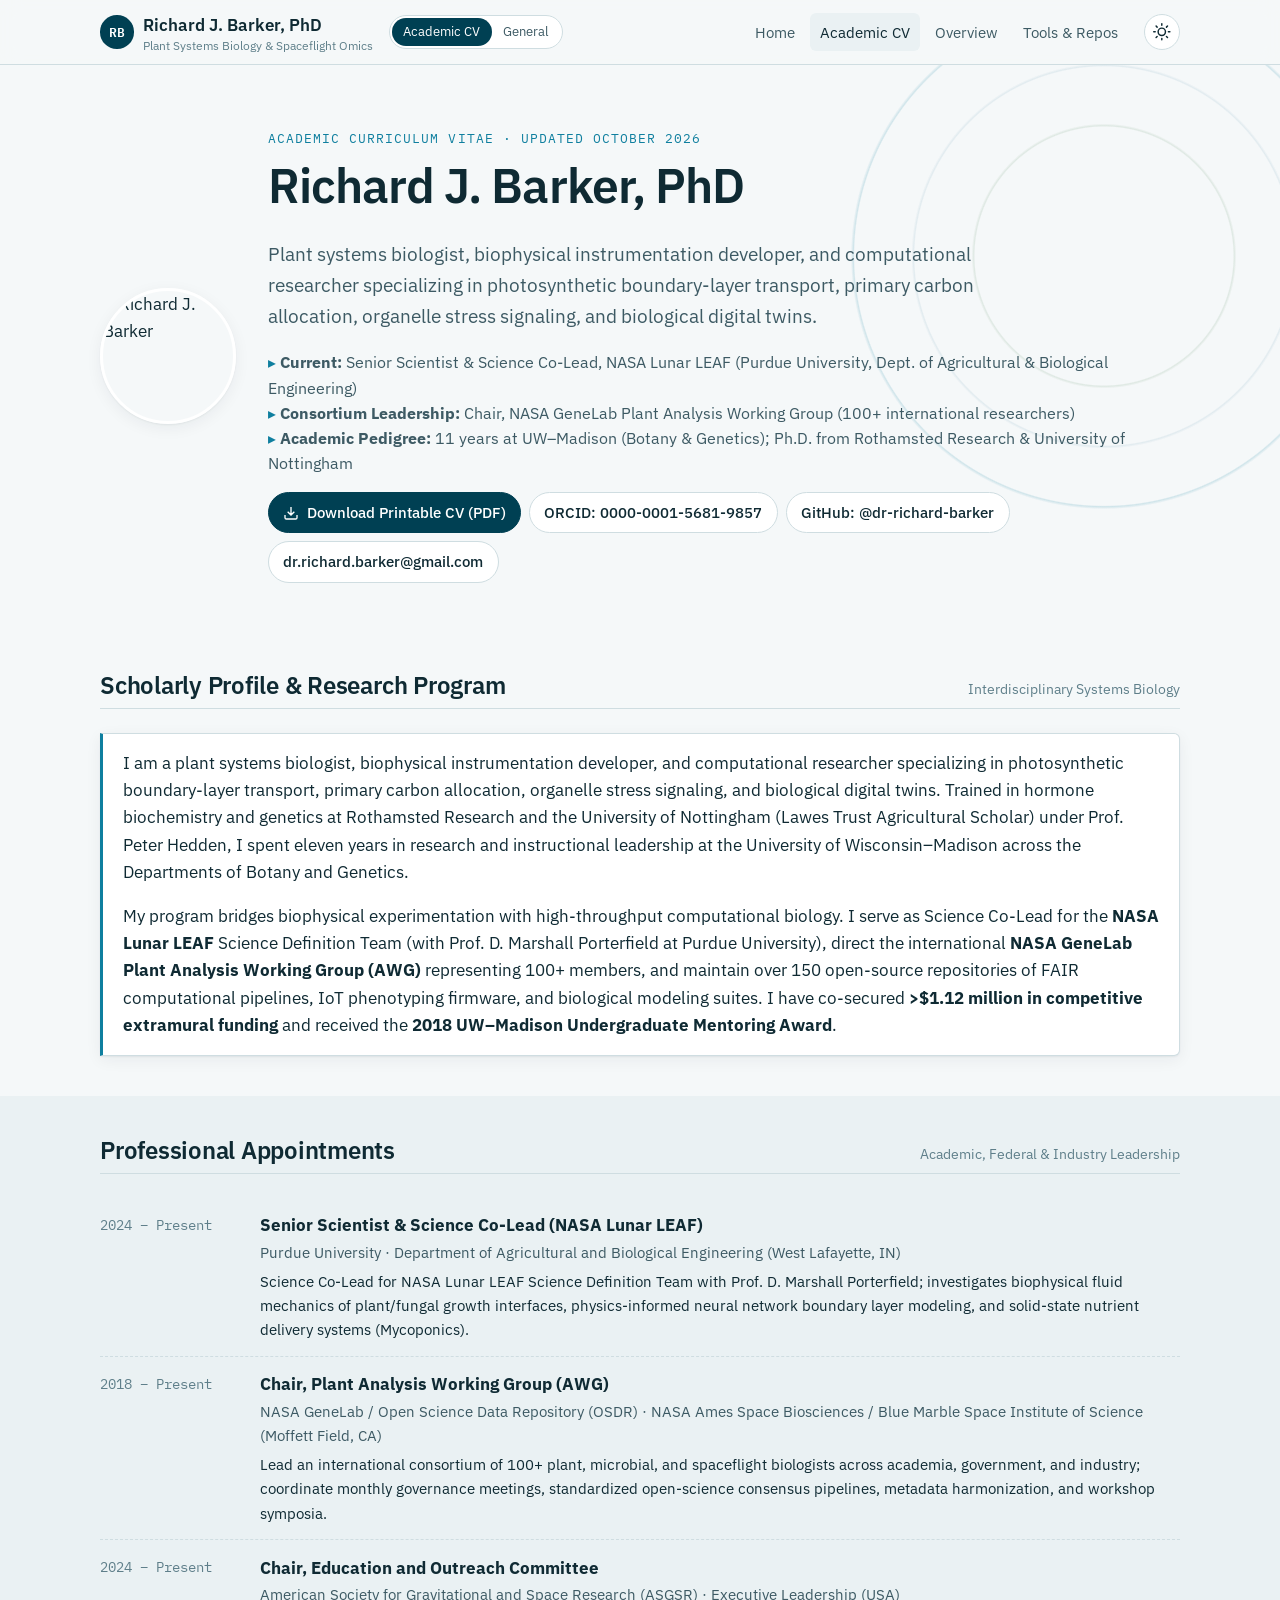
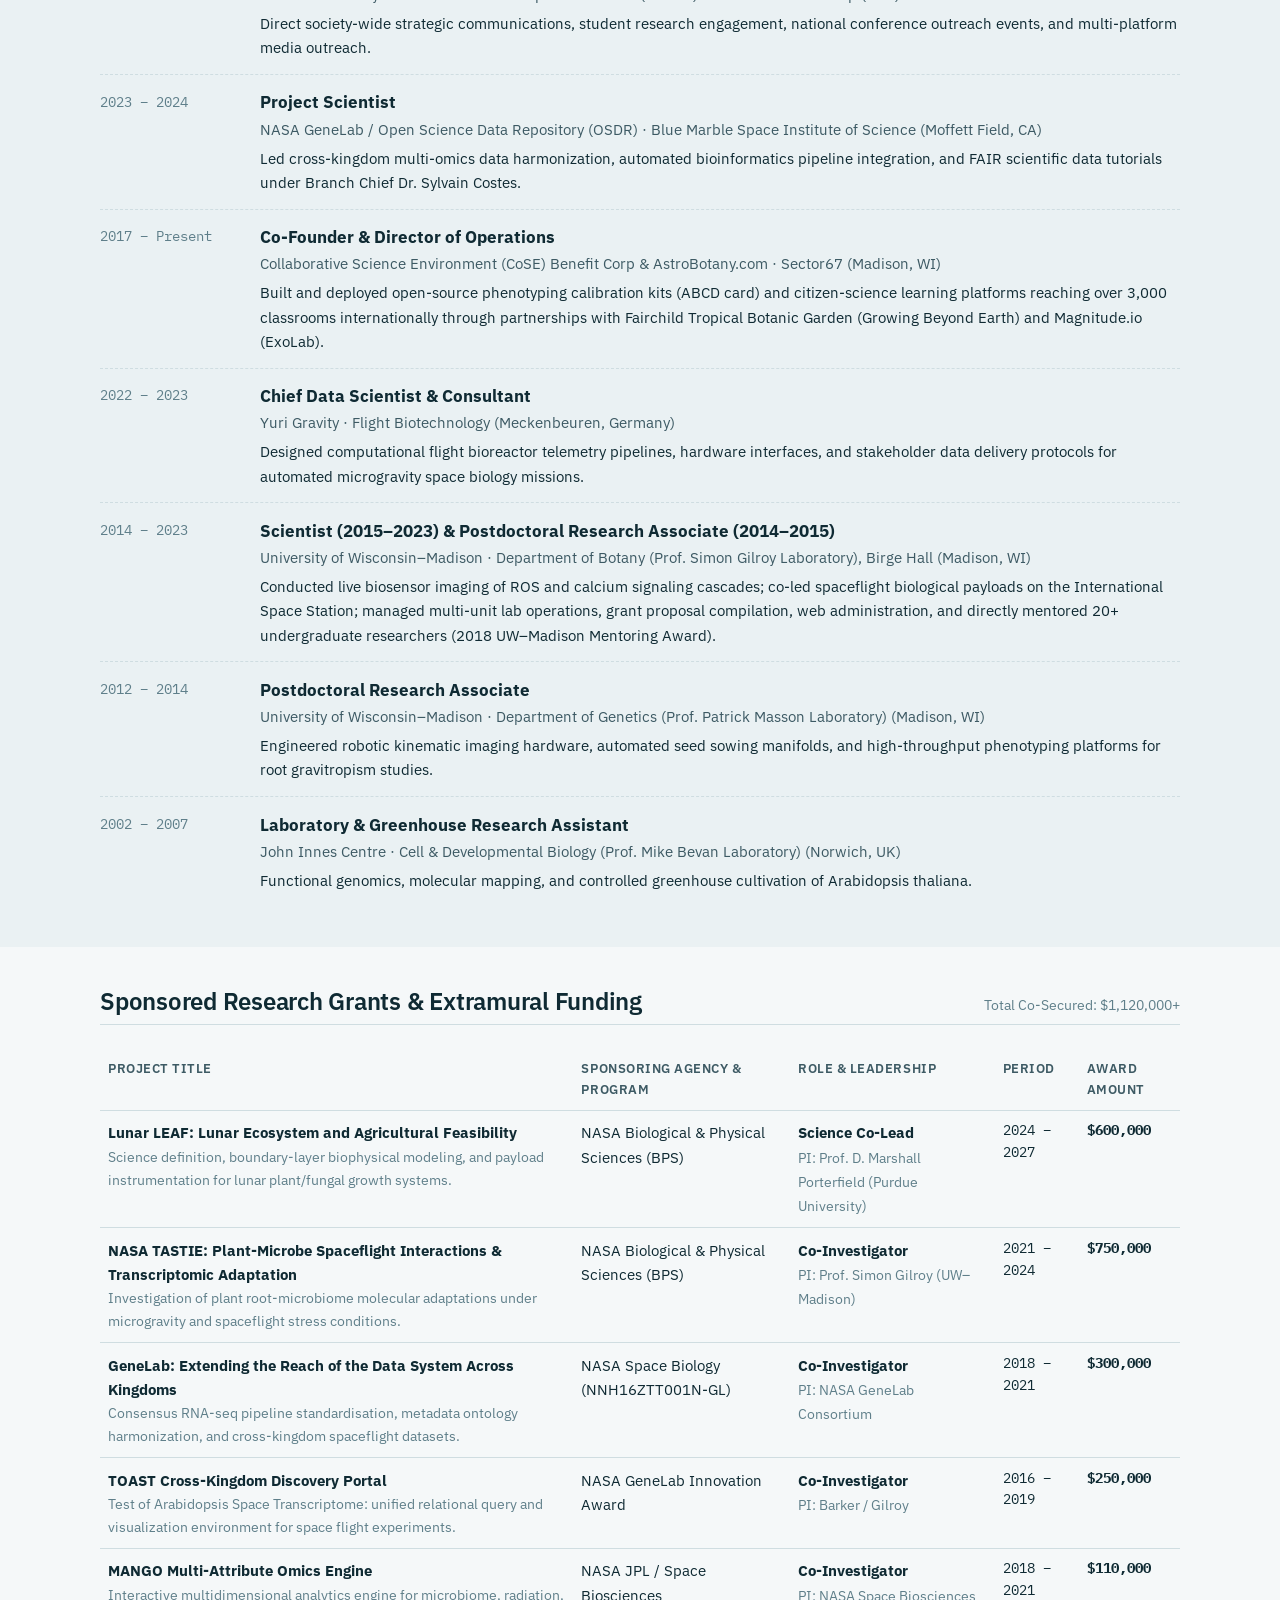
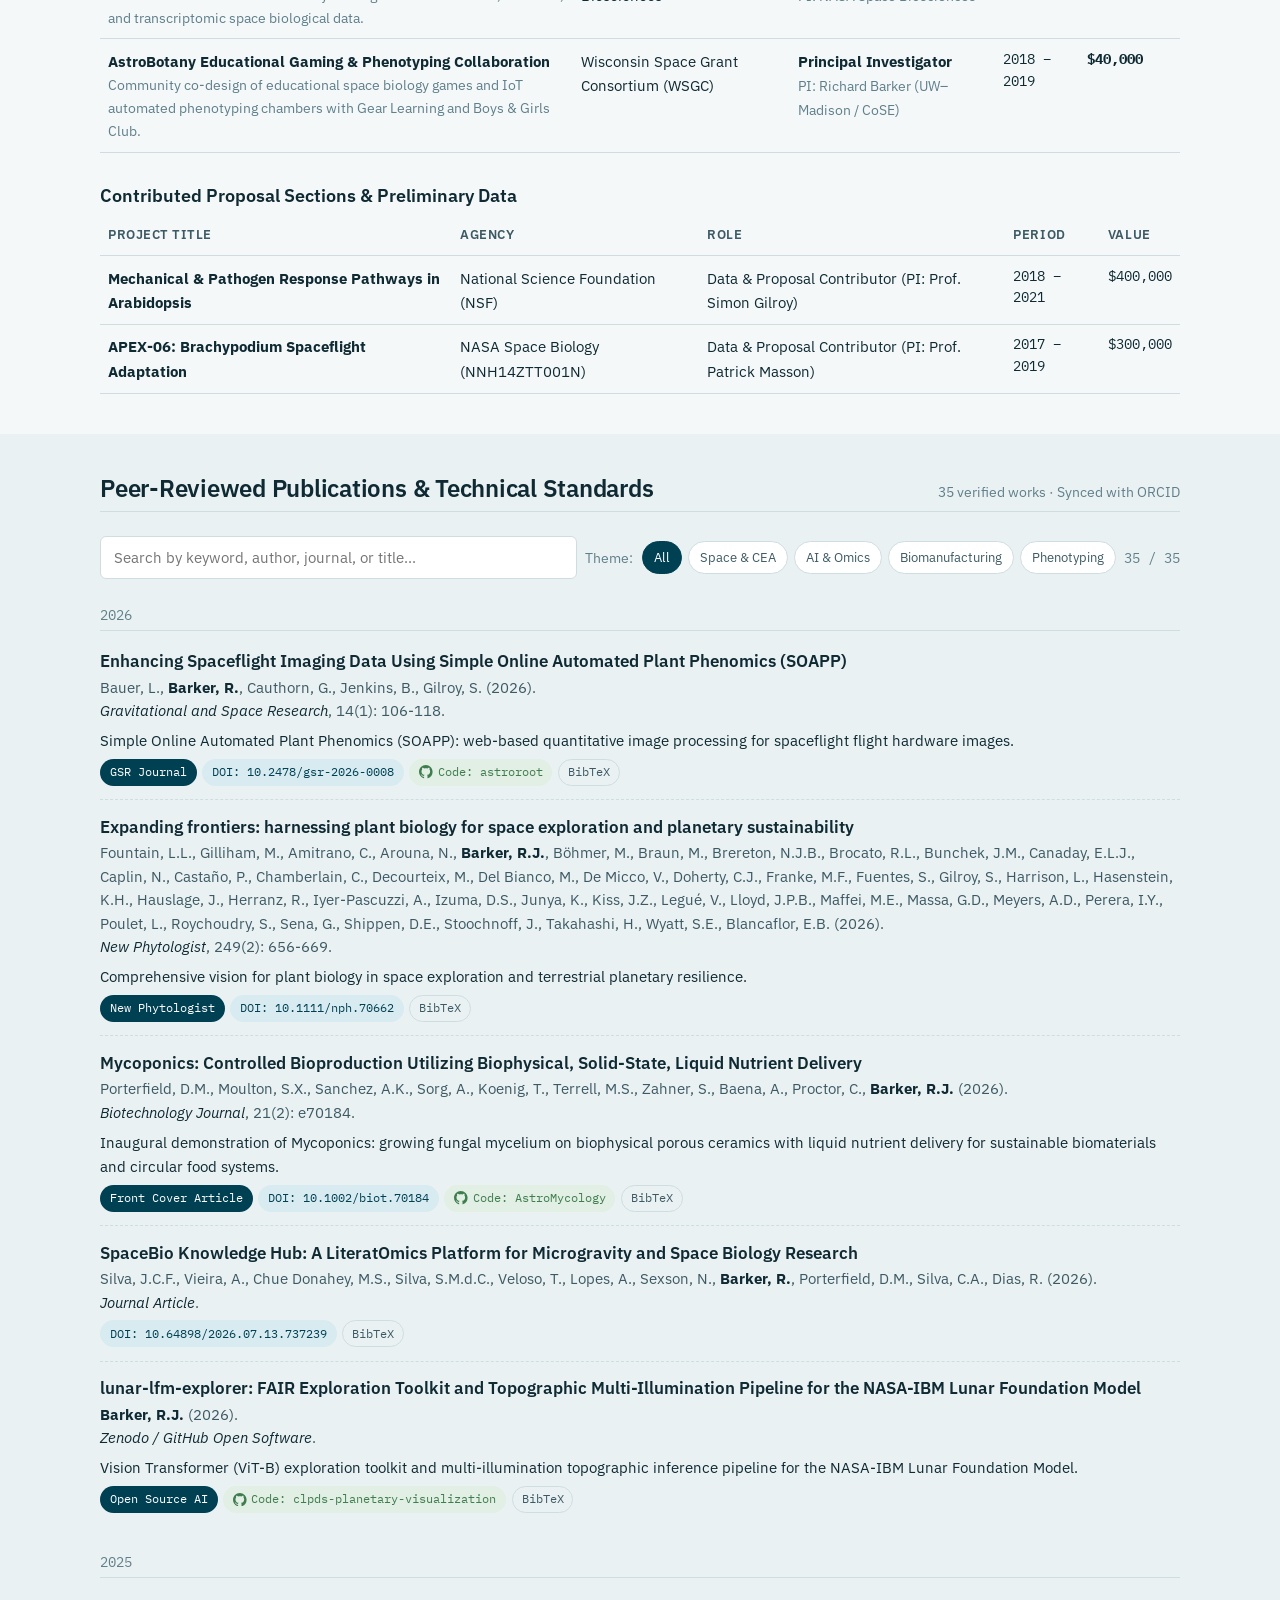
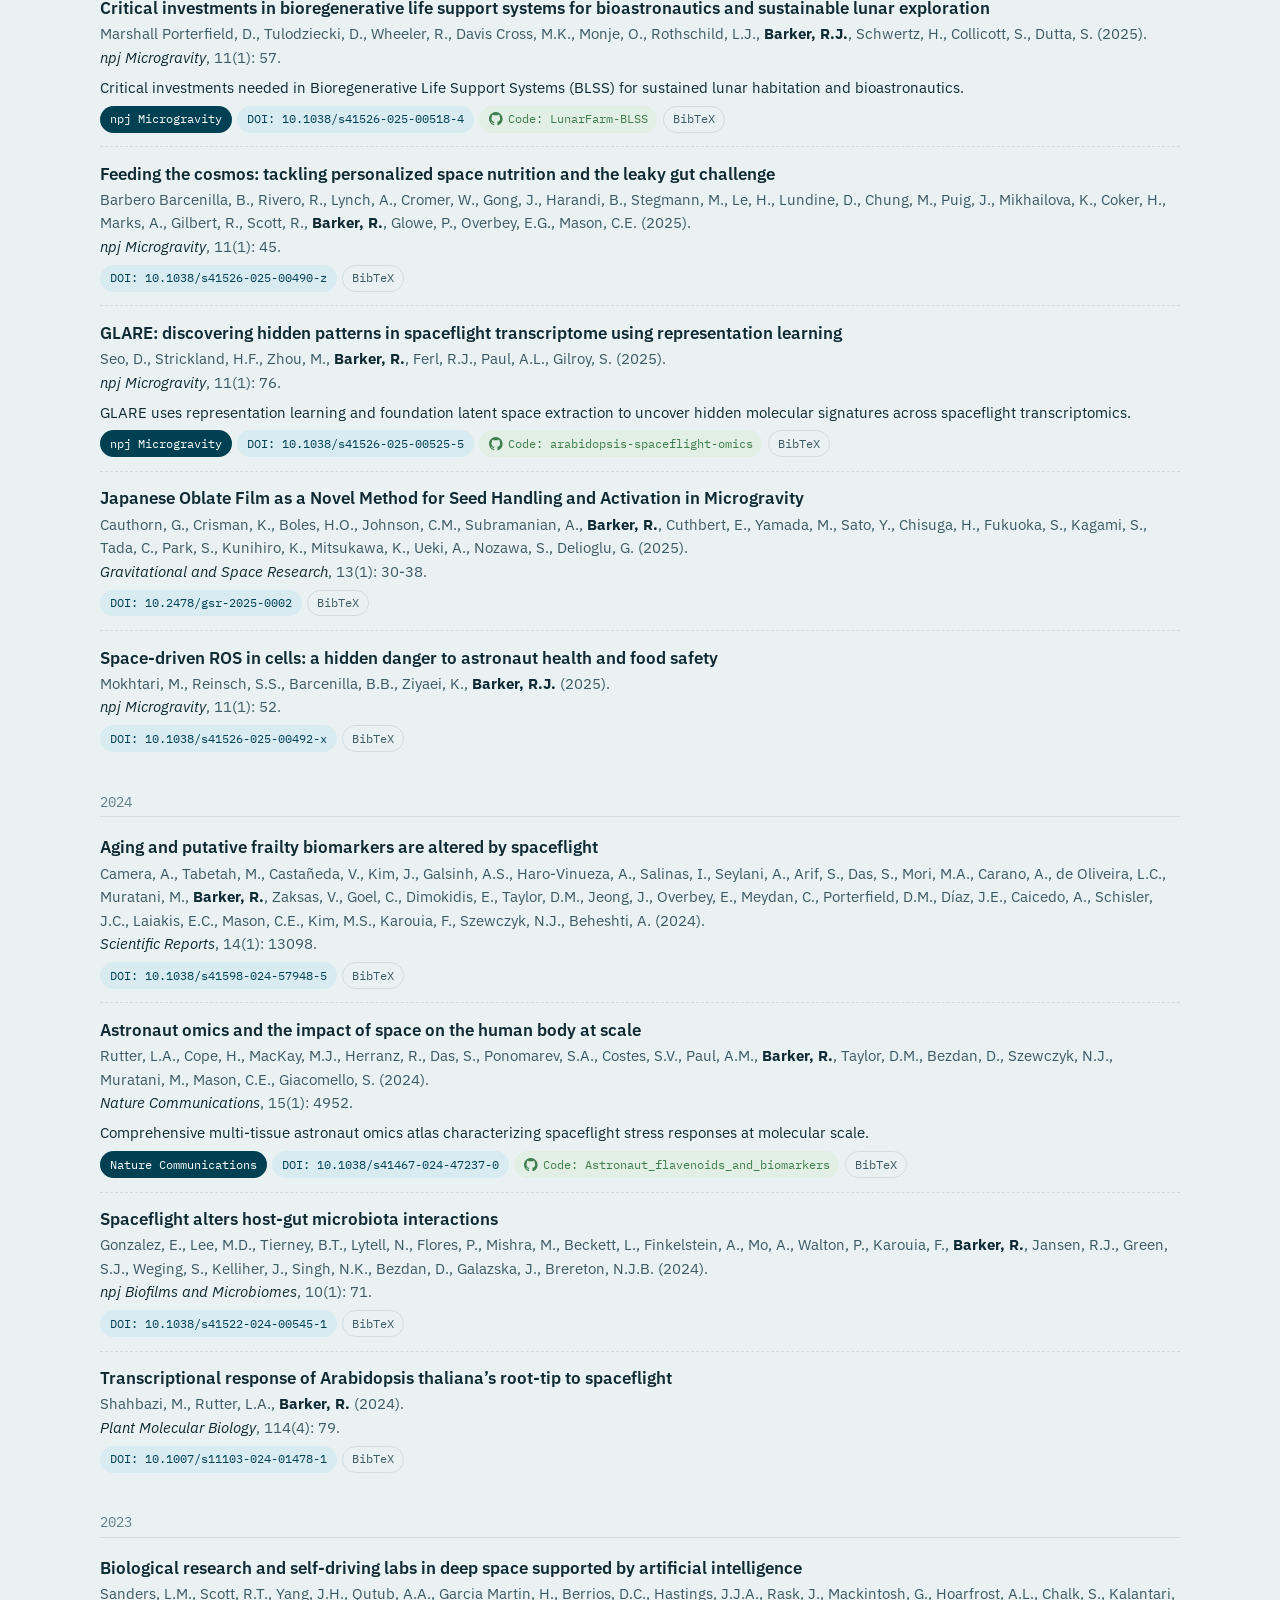
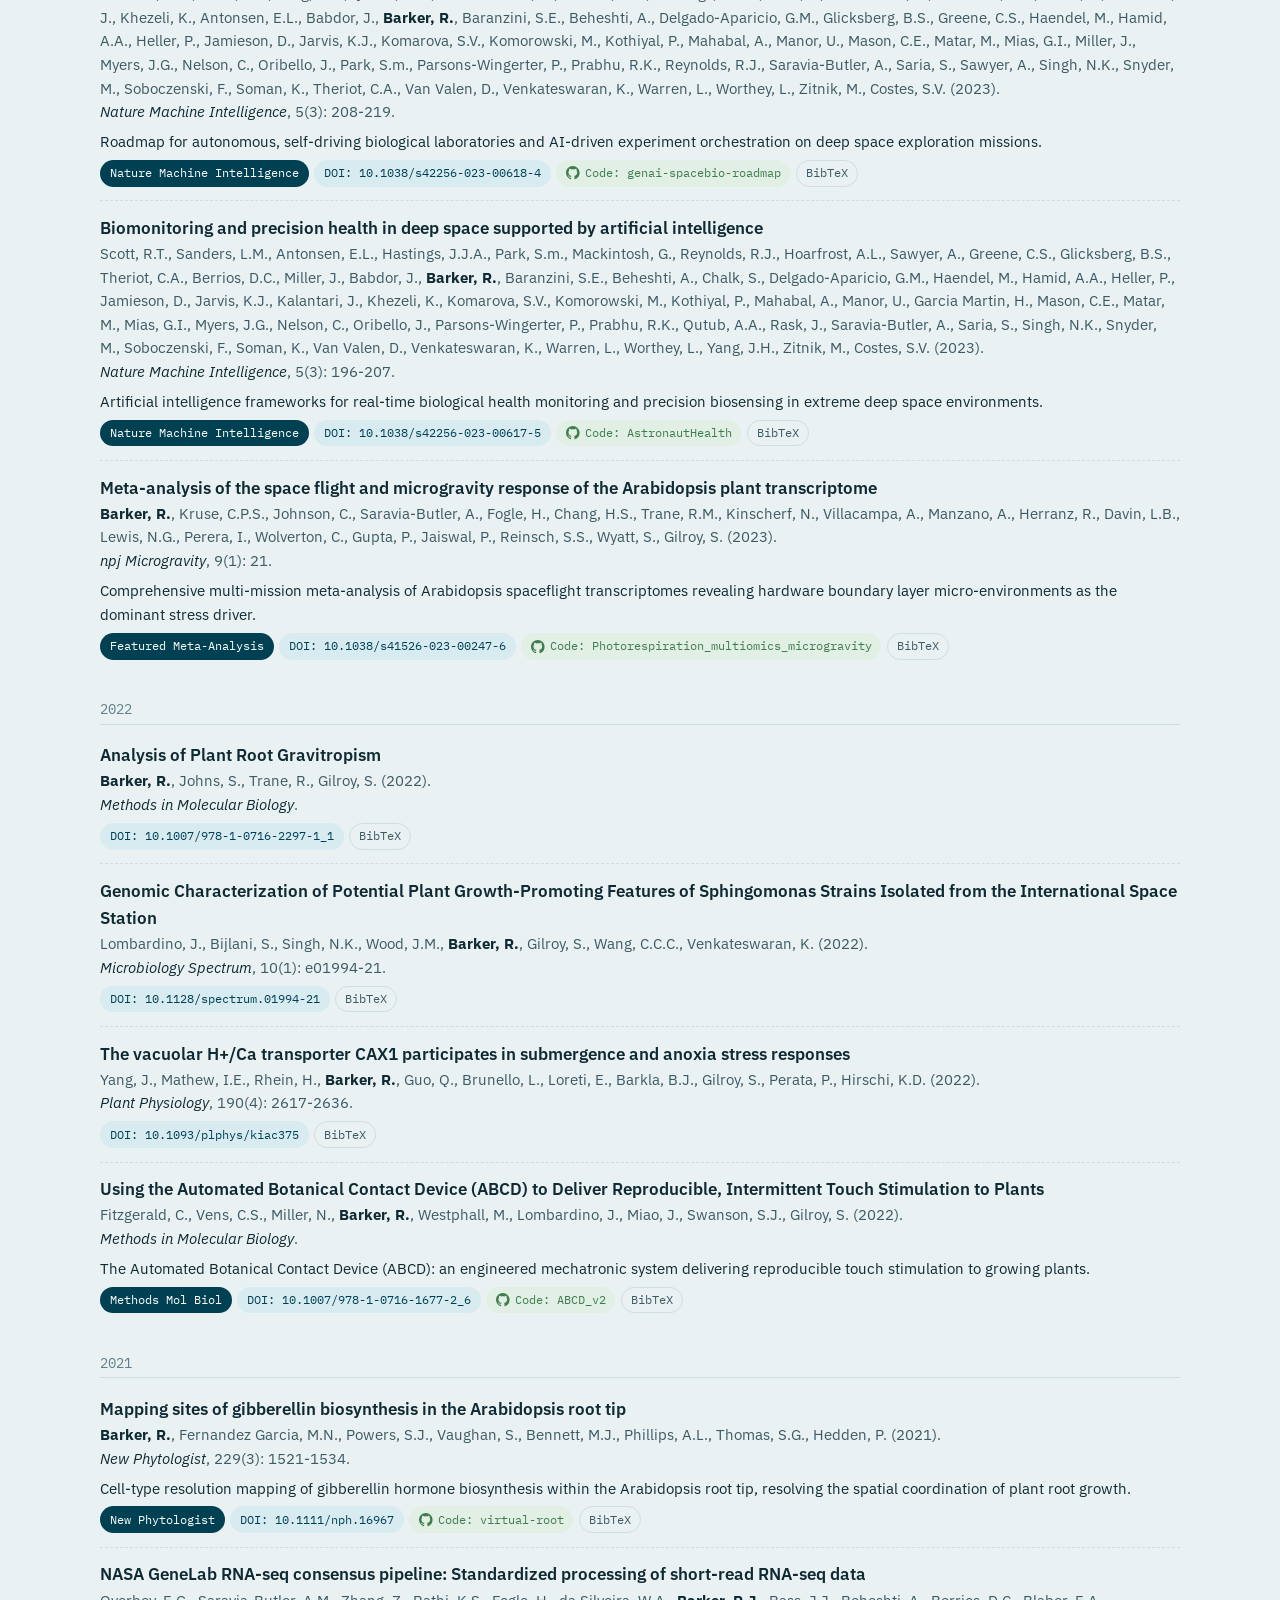
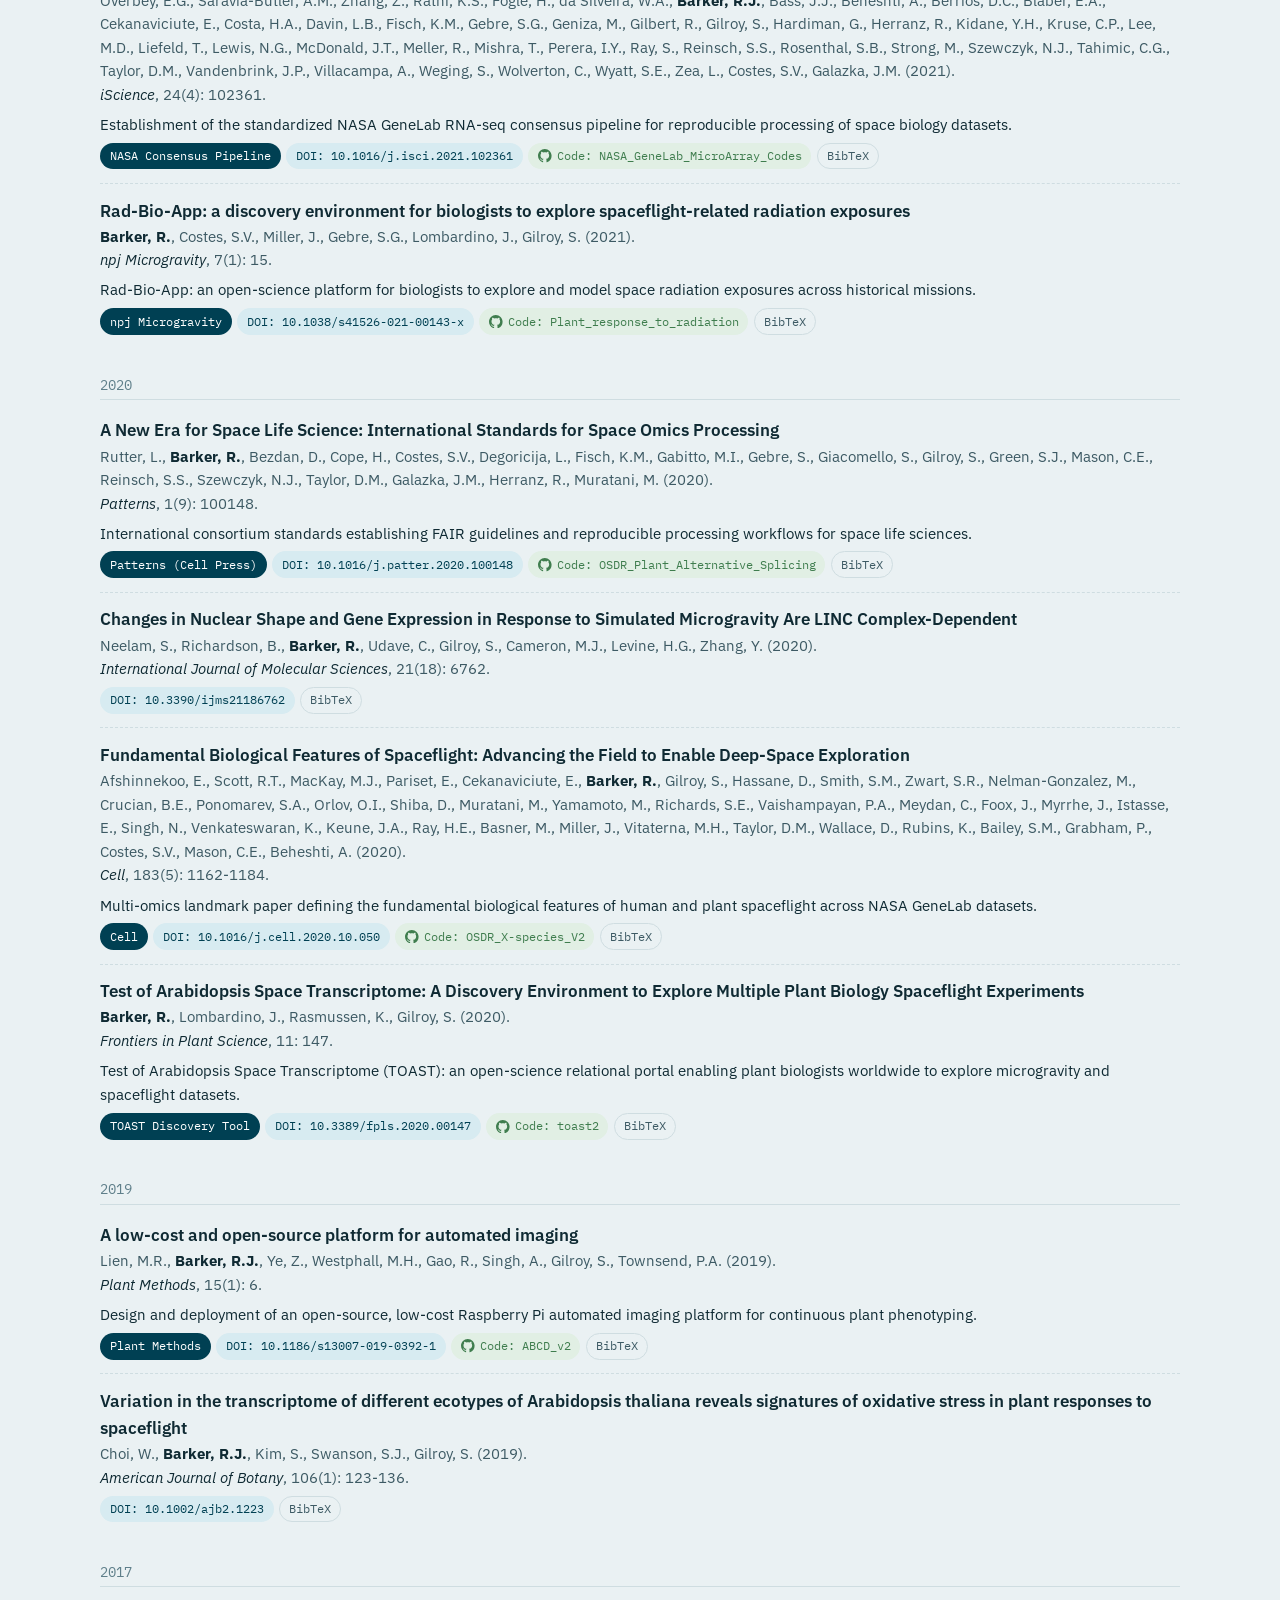
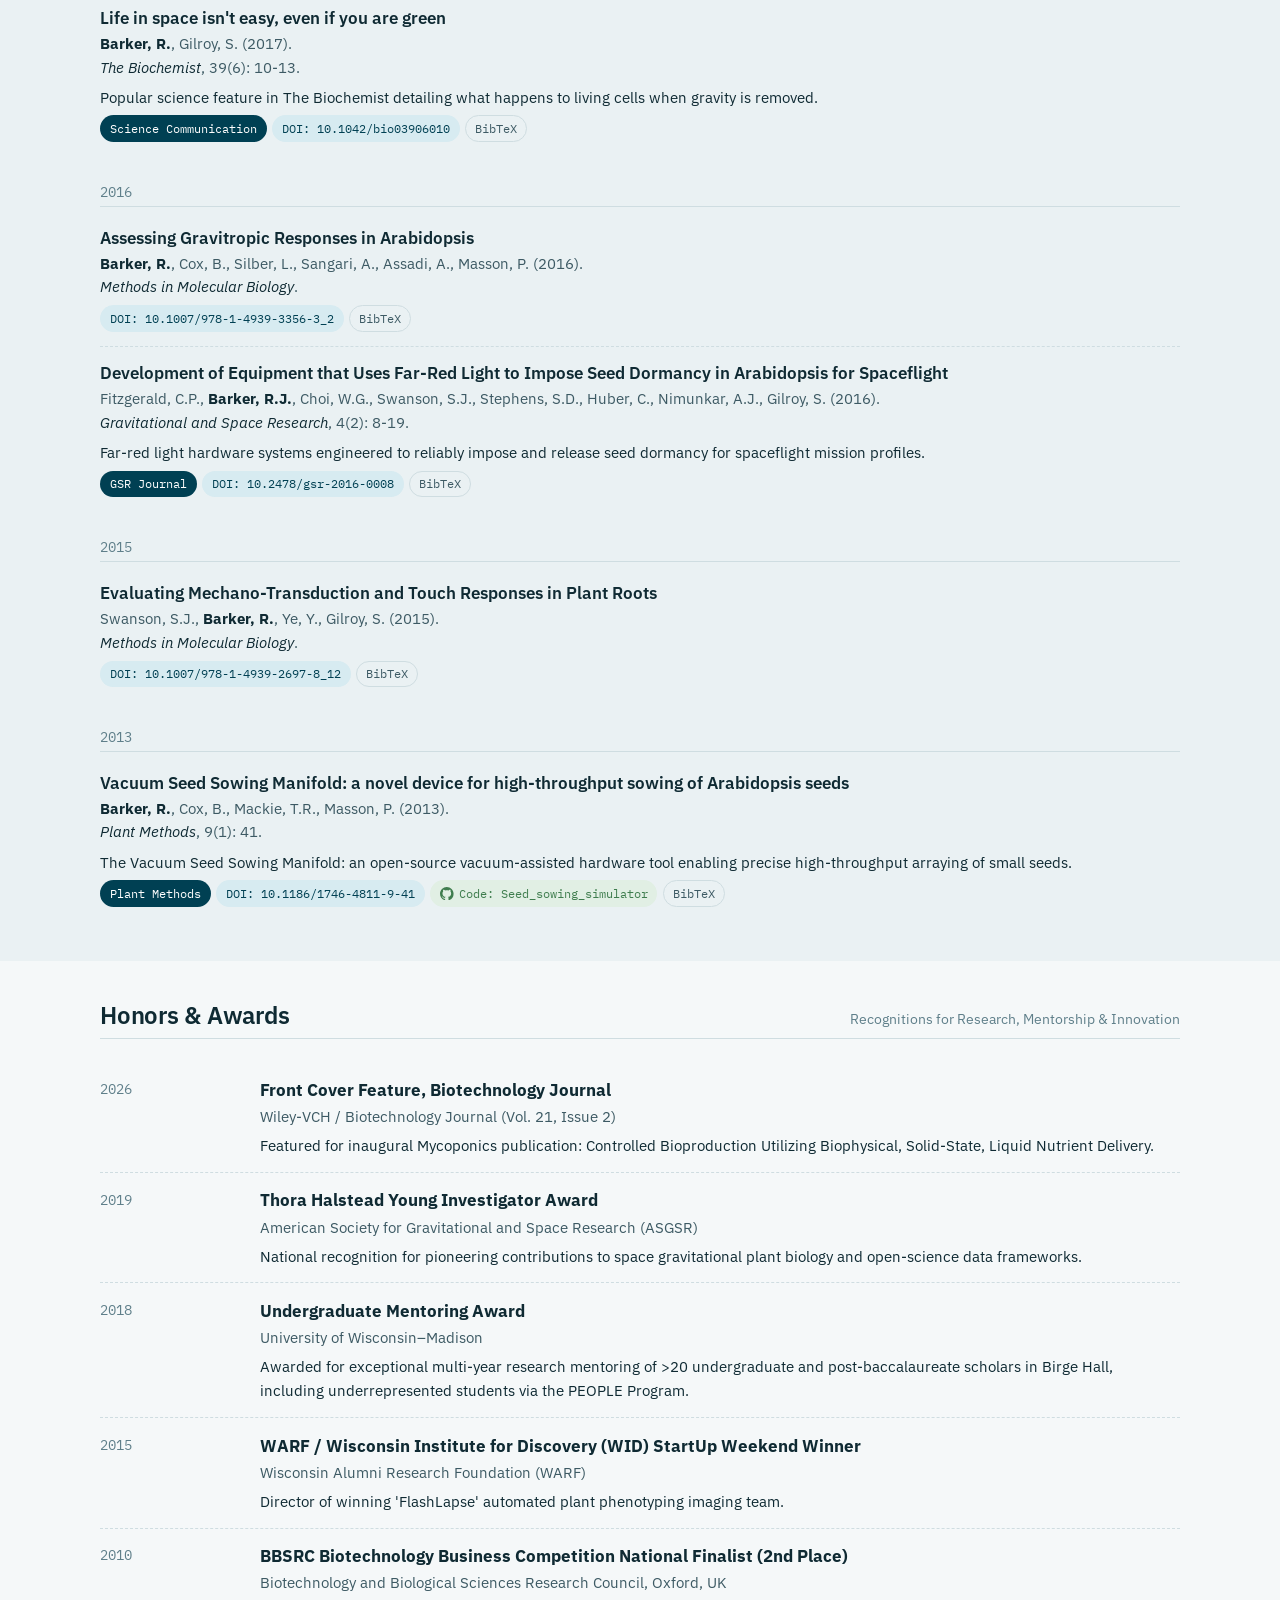
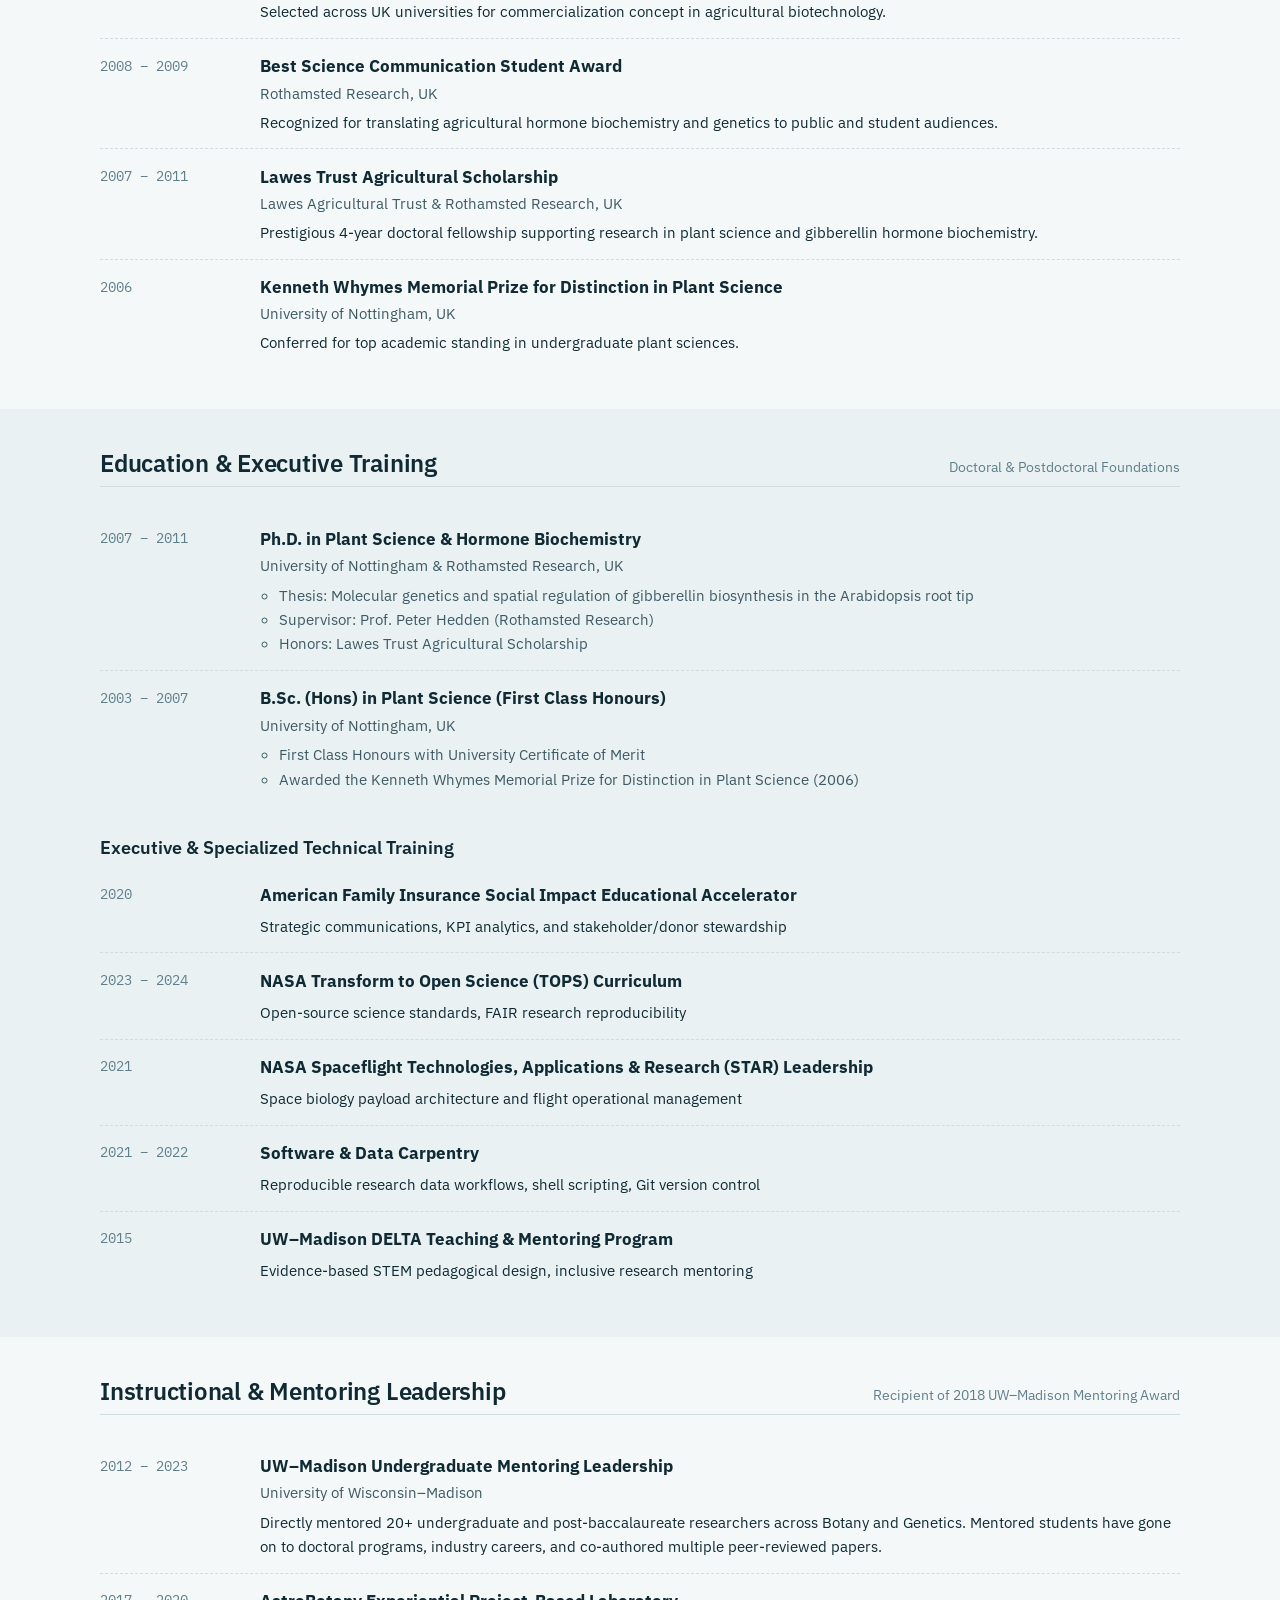
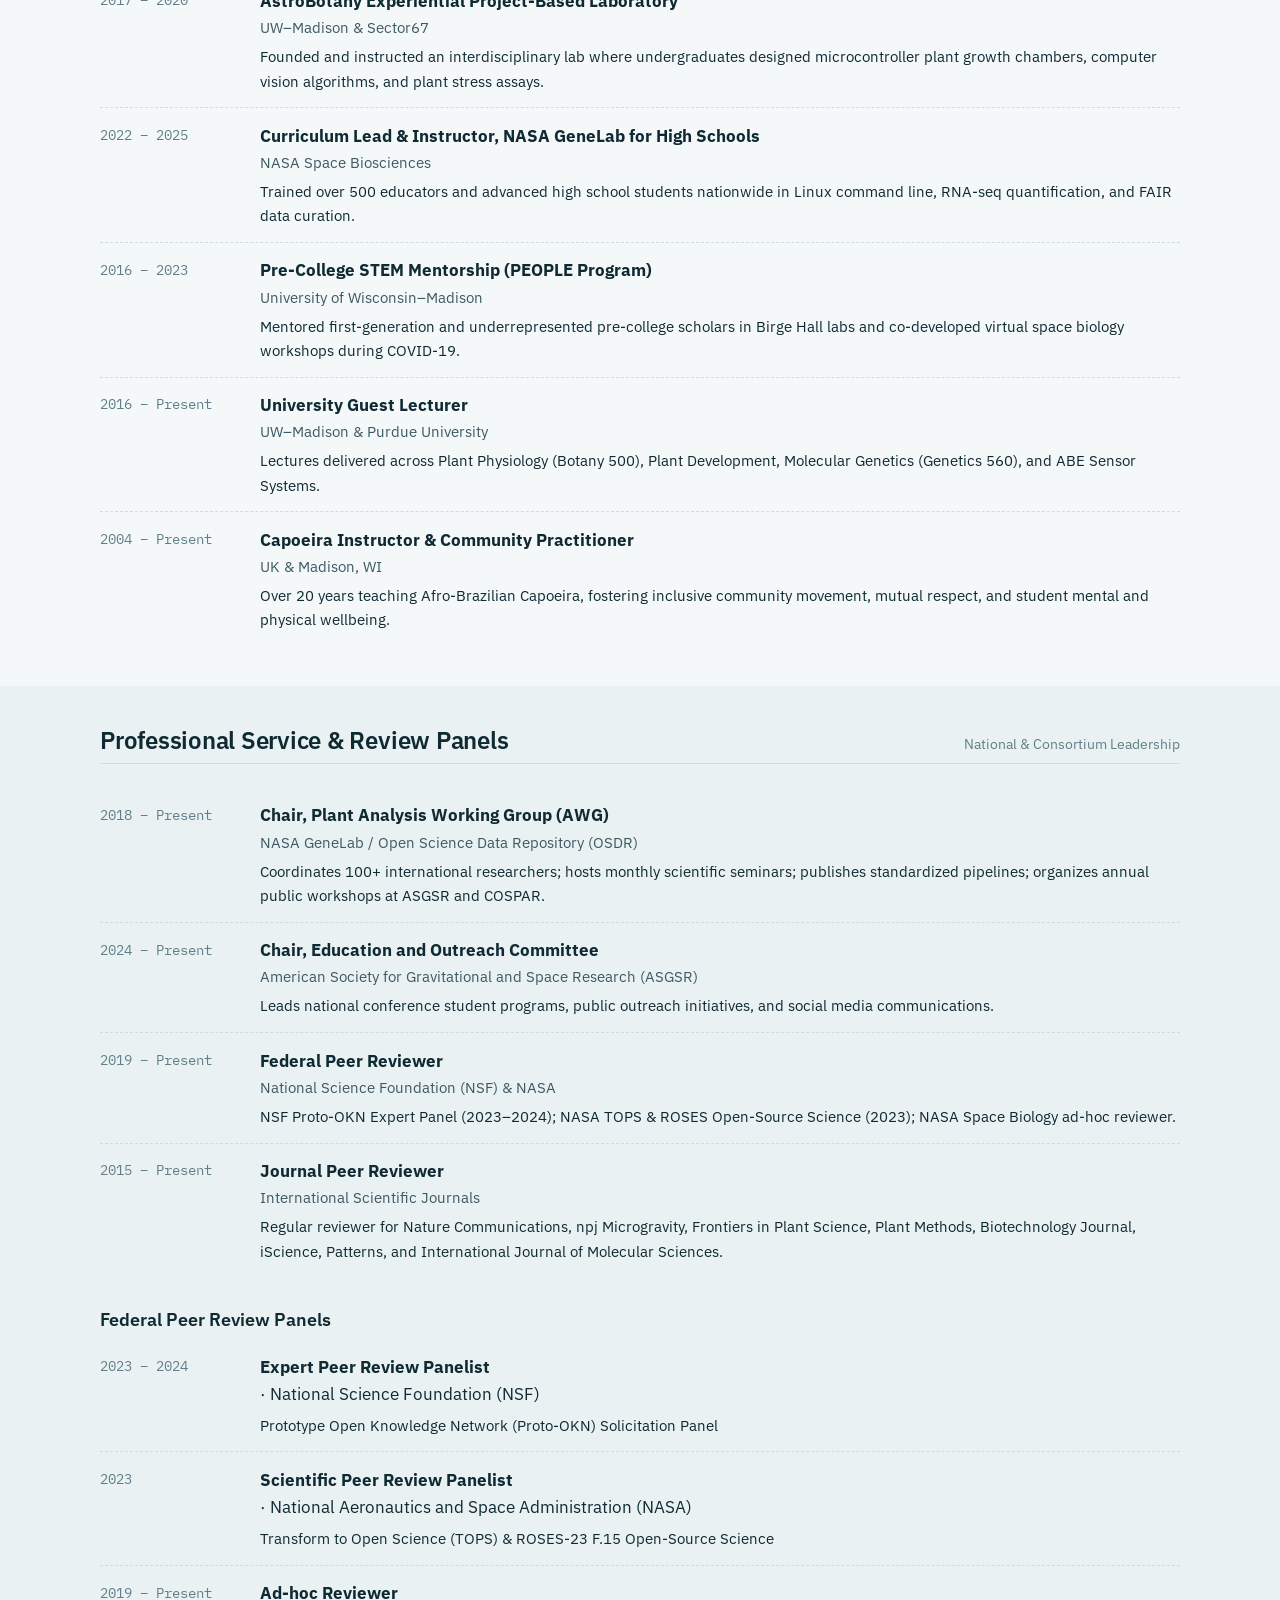
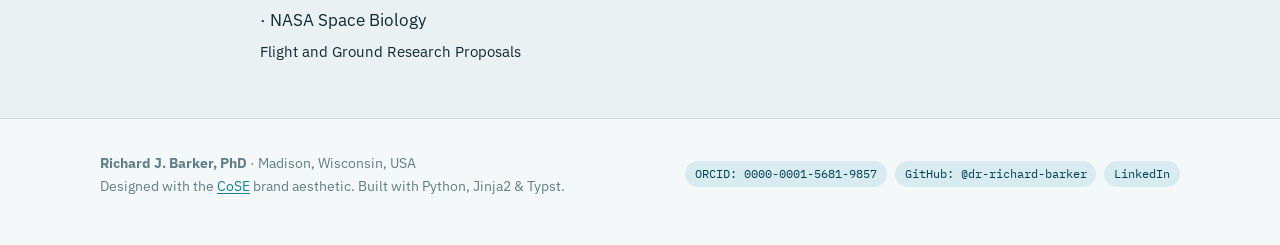
==== academic/index.html @ c559b45c "Inaugural release of academic CV and public science portfolio" ====
<!DOCTYPE html>
<html lang="en" data-theme="light">
<head>
  <meta charset="utf-8">
  <meta name="viewport" content="width=device-width, initial-scale=1">
  <title>Academic Curriculum Vitae | Richard J. Barker, PhD</title>
  <meta name="description" content="Plant systems biologist, biophysical instrumentation developer, and computational researcher specializing in photosynthetic boundary-layer transport, primary carbon allocation, organelle stress signaling, and biological digital twins.">
  <link rel="canonical" href="https://dr-richard-barker.github.io/academic/">

  <!-- OpenGraph -->
  <meta property="og:title" content="Academic Curriculum Vitae | Richard J. Barker, PhD">
  <meta property="og:description" content="Plant systems biologist, biophysical instrumentation developer, and computational researcher specializing in photosynthetic boundary-layer transport, primary carbon allocation, organelle stress signaling, and biological digital twins.">
  <meta property="og:type" content="website">
  <meta property="og:url" content="https://dr-richard-barker.github.io/academic/">
  <meta property="og:image" content="https://avatars.githubusercontent.com/u/8679982?v=4">

  <!-- Twitter Card -->
  <meta name="twitter:card" content="summary">
  <meta name="twitter:title" content="Academic Curriculum Vitae | Richard J. Barker, PhD">
  <meta name="twitter:description" content="Plant systems biologist, biophysical instrumentation developer, and computational researcher specializing in photosynthetic boundary-layer transport, primary carbon allocation, organelle stress signaling, and biological digital twins.">
  <meta name="twitter:image" content="https://avatars.githubusercontent.com/u/8679982?v=4">

  <!-- Immediate no-flash theme script -->
  <script>
    (function () {
      try {
        var saved = localStorage.getItem("theme");
        var prefersDark = window.matchMedia("(prefers-color-scheme: dark)").matches;
        var theme = saved || (prefersDark ? "dark" : "light");
        document.documentElement.setAttribute("data-theme", theme);
      } catch (e) {}
    })();
  </script>

  <!-- Google Fonts: IBM Plex Sans & IBM Plex Mono (CoSE brand fonts) -->
  <link rel="preconnect" href="https://fonts.googleapis.com">
  <link rel="preconnect" href="https://fonts.gstatic.com" crossorigin>
  <link href="https://fonts.googleapis.com/css2?family=IBM+Plex+Mono:ital,wght@0,400;0,500;0,600;1,400&family=IBM+Plex+Sans:ital,wght@0,400;0,500;0,600;0,700;1,400&display=swap" rel="stylesheet">

  <link rel="stylesheet" href="../static/css/theme.css">

  <!-- JSON-LD Structured Data for Scholarly Person -->
  <script type="application/ld+json">
  {
    "@context": "https://schema.org",
    "@type": "Person",
    "name": "Richard J. Barker, PhD",
    "jobTitle": "Senior Scientist &amp; Plant Systems Biologist",
    "address": {
      "@type": "PostalAddress",
      "addressLocality": "Madison, Wisconsin, USA"
    },
    "email": "dr.richard.barker@gmail.com",
    "url": "https://dr-richard-barker.github.io",
    "sameAs": [
      "https://orcid.org/0000-0001-5681-9857",
      "https://github.com/dr-richard-barker",
      "https://www.linkedin.com/in/richard-barker-40b90530/"
    ]
  }
  </script>
</head>
<body>
  <a href="#main-content" class="skip-link">Skip to main content</a>

  <header class="site-header">
    <div class="wrap">
      <a href="../" class="brand" aria-label="Richard J. Barker Homepage">
        <span class="brand-mark">RB</span>
        <div>
          <span>Richard J. Barker, PhD</span>
          <small>Plant Systems Biology & Spaceflight Omics</small>
        </div>
      </a>

      <!-- Academic vs General Audience Switch -->
      <div class="version-switch" role="group" aria-label="Audience view switcher">
        <a href="../academic/" aria-current="true" title="View formal academic CV">Academic CV</a>
        <a href="../general/"  title="View general audience overview">General</a>
      </div>

      <button class="icon-btn nav-toggle" type="button" aria-label="Toggle navigation menu" aria-expanded="false">
        <svg viewBox="0 0 24 24" fill="none" stroke="currentColor" stroke-width="2" stroke-linecap="round"><line x1="3" y1="12" x2="21" y2="12"></line><line x1="3" y1="6" x2="21" y2="6"></line><line x1="3" y1="18" x2="21" y2="18"></line></svg>
      </button>

      <nav id="site-nav" class="site-nav" aria-label="Primary site navigation">
        <a href="../" >Home</a>
        <a href="../academic/" aria-current="page">Academic CV</a>
        <a href="../general/" >Overview</a>
        <a href="../projects/" >Tools & Repos</a>
      </nav>

      <div class="header-tools">
        <!-- Light / Dark Mode Toggle Button -->
        <button class="icon-btn theme-toggle" type="button" aria-label="Toggle color theme" aria-pressed="false" title="Switch light/dark theme">
          <svg class="sun" viewBox="0 0 24 24" fill="none" stroke="currentColor" stroke-width="2" stroke-linecap="round" stroke-linejoin="round">
            <circle cx="12" cy="12" r="5"></circle>
            <line x1="12" y1="1" x2="12" y2="3"></line><line x1="12" y1="21" x2="12" y2="23"></line>
            <line x1="4.22" y1="4.22" x2="5.64" y2="5.64"></line><line x1="18.36" y1="18.36" x2="19.78" y2="19.78"></line>
            <line x1="1" y1="12" x2="3" y2="12"></line><line x1="21" y1="12" x2="23" y2="12"></line>
            <line x1="4.22" y1="19.78" x2="5.64" y2="18.36"></line><line x1="18.36" y1="5.64" x2="19.78" y2="4.22"></line>
          </svg>
          <svg class="moon" viewBox="0 0 24 24" fill="none" stroke="currentColor" stroke-width="2" stroke-linecap="round" stroke-linejoin="round">
            <path d="M21 12.79A9 9 0 1 1 11.21 3 7 7 0 0 0 21 12.79z"></path>
          </svg>
        </button>
      </div>
    </div>
  </header>

  <main id="main-content">
    
<section class="hero">
  <div class="wrap">
    <img src="https://avatars.githubusercontent.com/u/8679982?v=4" alt="Richard J. Barker" class="avatar" width="136" height="136">
    <div>
      <div class="eyebrow">Academic Curriculum Vitae · Updated October 2026</div>
      <h1>Richard J. Barker, PhD</h1>
      <p class="lede">Plant systems biologist, biophysical instrumentation developer, and computational researcher specializing in photosynthetic boundary-layer transport, primary carbon allocation, organelle stress signaling, and biological digital twins.</p>

      <ul class="roles">
        <li><strong>Current:</strong> Senior Scientist & Science Co-Lead, NASA Lunar LEAF (Purdue University, Dept. of Agricultural & Biological Engineering)</li>
        <li><strong>Consortium Leadership:</strong> Chair, NASA GeneLab Plant Analysis Working Group (100+ international researchers)</li>
        <li><strong>Academic Pedigree:</strong> 11 years at UW–Madison (Botany & Genetics); Ph.D. from Rothamsted Research & University of Nottingham</li>
      </ul>

      <div class="link-row">
        <a href="../cv.pdf" class="btn primary" download>
          <svg viewBox="0 0 24 24" fill="none" stroke="currentColor" stroke-width="2"><path d="M21 15v4a2 2 0 0 1-2 2H5a2 2 0 0 1-2-2v-4M7 10l5 5 5-5M12 15V3"/></svg>
          <span>Download Printable CV (PDF)</span>
        </a>
        <a href="https://orcid.org/0000-0001-5681-9857" target="_blank" rel="noopener" class="btn">
          <span>ORCID: 0000-0001-5681-9857</span>
        </a>
        <a href="https://github.com/dr-richard-barker" target="_blank" rel="noopener" class="btn">
          <span>GitHub: @dr-richard-barker</span>
        </a>
        <a href="mailto:dr.richard.barker@gmail.com" class="btn">
          <span>dr.richard.barker@gmail.com</span>
        </a>
      </div>
    </div>
  </div>
</section>

<!-- Executive Scholarly Profile -->
<section>
  <div class="wrap">
    <div class="section-head">
      <h2>Scholarly Profile & Research Program</h2>
      <div class="aside">Interdisciplinary Systems Biology</div>
    </div>
    <div class="card callout">
      <p>
        I am a plant systems biologist, biophysical instrumentation developer, and computational researcher specializing in photosynthetic boundary-layer transport, primary carbon allocation, organelle stress signaling, and biological digital twins. Trained in hormone biochemistry and genetics at Rothamsted Research and the University of Nottingham (Lawes Trust Agricultural Scholar) under Prof. Peter Hedden, I spent eleven years in research and instructional leadership at the University of Wisconsin–Madison across the Departments of Botany and Genetics.
      </p>
      <p style="margin-bottom: 0;">
        My program bridges biophysical experimentation with high-throughput computational biology. I serve as Science Co-Lead for the <strong>NASA Lunar LEAF</strong> Science Definition Team (with Prof. D. Marshall Porterfield at Purdue University), direct the international <strong>NASA GeneLab Plant Analysis Working Group (AWG)</strong> representing 100+ members, and maintain over 150 open-source repositories of FAIR computational pipelines, IoT phenotyping firmware, and biological modeling suites. I have co-secured <strong>>$1.12 million in competitive extramural funding</strong> and received the <strong>2018 UW–Madison Undergraduate Mentoring Award</strong>.
      </p>
    </div>
  </div>
</section>

<!-- Appointments -->
<section class="section-alt">
  <div class="wrap">
    <div class="section-head">
      <h2>Professional Appointments</h2>
      <div class="aside">Academic, Federal & Industry Leadership</div>
    </div>

    <ul class="entries">
      
      <li class="entry">
        <div class="when">2024 – Present</div>
        <div class="what">
          <strong>Senior Scientist &amp; Science Co-Lead (NASA Lunar LEAF)</strong>
          <div class="where">Purdue University · Department of Agricultural and Biological Engineering (West Lafayette, IN)</div>
          <div class="detail">Science Co-Lead for NASA Lunar LEAF Science Definition Team with Prof. D. Marshall Porterfield; investigates biophysical fluid mechanics of plant/fungal growth interfaces, physics-informed neural network boundary layer modeling, and solid-state nutrient delivery systems (Mycoponics).</div>
        </div>
      </li>
      
      <li class="entry">
        <div class="when">2018 – Present</div>
        <div class="what">
          <strong>Chair, Plant Analysis Working Group (AWG)</strong>
          <div class="where">NASA GeneLab / Open Science Data Repository (OSDR) · NASA Ames Space Biosciences / Blue Marble Space Institute of Science (Moffett Field, CA)</div>
          <div class="detail">Lead an international consortium of 100+ plant, microbial, and spaceflight biologists across academia, government, and industry; coordinate monthly governance meetings, standardized open-science consensus pipelines, metadata harmonization, and workshop symposia.</div>
        </div>
      </li>
      
      <li class="entry">
        <div class="when">2024 – Present</div>
        <div class="what">
          <strong>Chair, Education and Outreach Committee</strong>
          <div class="where">American Society for Gravitational and Space Research (ASGSR) · Executive Leadership (USA)</div>
          <div class="detail">Direct society-wide strategic communications, student research engagement, national conference outreach events, and multi-platform media outreach.</div>
        </div>
      </li>
      
      <li class="entry">
        <div class="when">2023 – 2024</div>
        <div class="what">
          <strong>Project Scientist</strong>
          <div class="where">NASA GeneLab / Open Science Data Repository (OSDR) · Blue Marble Space Institute of Science (Moffett Field, CA)</div>
          <div class="detail">Led cross-kingdom multi-omics data harmonization, automated bioinformatics pipeline integration, and FAIR scientific data tutorials under Branch Chief Dr. Sylvain Costes.</div>
        </div>
      </li>
      
      <li class="entry">
        <div class="when">2017 – Present</div>
        <div class="what">
          <strong>Co-Founder &amp; Director of Operations</strong>
          <div class="where">Collaborative Science Environment (CoSE) Benefit Corp &amp; AstroBotany.com · Sector67 (Madison, WI)</div>
          <div class="detail">Built and deployed open-source phenotyping calibration kits (ABCD card) and citizen-science learning platforms reaching over 3,000 classrooms internationally through partnerships with Fairchild Tropical Botanic Garden (Growing Beyond Earth) and Magnitude.io (ExoLab).</div>
        </div>
      </li>
      
      <li class="entry">
        <div class="when">2022 – 2023</div>
        <div class="what">
          <strong>Chief Data Scientist &amp; Consultant</strong>
          <div class="where">Yuri Gravity · Flight Biotechnology (Meckenbeuren, Germany)</div>
          <div class="detail">Designed computational flight bioreactor telemetry pipelines, hardware interfaces, and stakeholder data delivery protocols for automated microgravity space biology missions.</div>
        </div>
      </li>
      
      <li class="entry">
        <div class="when">2014 – 2023</div>
        <div class="what">
          <strong>Scientist (2015–2023) &amp; Postdoctoral Research Associate (2014–2015)</strong>
          <div class="where">University of Wisconsin–Madison · Department of Botany (Prof. Simon Gilroy Laboratory), Birge Hall (Madison, WI)</div>
          <div class="detail">Conducted live biosensor imaging of ROS and calcium signaling cascades; co-led spaceflight biological payloads on the International Space Station; managed multi-unit lab operations, grant proposal compilation, web administration, and directly mentored 20+ undergraduate researchers (2018 UW–Madison Mentoring Award).</div>
        </div>
      </li>
      
      <li class="entry">
        <div class="when">2012 – 2014</div>
        <div class="what">
          <strong>Postdoctoral Research Associate</strong>
          <div class="where">University of Wisconsin–Madison · Department of Genetics (Prof. Patrick Masson Laboratory) (Madison, WI)</div>
          <div class="detail">Engineered robotic kinematic imaging hardware, automated seed sowing manifolds, and high-throughput phenotyping platforms for root gravitropism studies.</div>
        </div>
      </li>
      
      <li class="entry">
        <div class="when">2002 – 2007</div>
        <div class="what">
          <strong>Laboratory &amp; Greenhouse Research Assistant</strong>
          <div class="where">John Innes Centre · Cell &amp; Developmental Biology (Prof. Mike Bevan Laboratory) (Norwich, UK)</div>
          <div class="detail">Functional genomics, molecular mapping, and controlled greenhouse cultivation of Arabidopsis thaliana.</div>
        </div>
      </li>
      
    </ul>
  </div>
</section>

<!-- Sponsored Grants -->
<section>
  <div class="wrap">
    <div class="section-head">
      <h2>Sponsored Research Grants & Extramural Funding</h2>
      <div class="aside">Total Co-Secured: $1,120,000+</div>
    </div>

    <div class="table-wrap">
      <table>
        <thead>
          <tr>
            <th>Project Title</th>
            <th>Sponsoring Agency & Program</th>
            <th>Role & Leadership</th>
            <th>Period</th>
            <th>Award Amount</th>
          </tr>
        </thead>
        <tbody>
          
          <tr>
            <td>
              <strong>Lunar LEAF: Lunar Ecosystem and Agricultural Feasibility</strong>
              <div class="note">Science definition, boundary-layer biophysical modeling, and payload instrumentation for lunar plant/fungal growth systems.</div>
            </td>
            <td>NASA Biological &amp; Physical Sciences (BPS)</td>
            <td>
              <strong>Science Co-Lead</strong>
              <br><span class="note">PI: Prof. D. Marshall Porterfield (Purdue University)</span>
            </td>
            <td class="mono">2024 – 2027</td>
            <td class="mono"><strong>$600,000</strong></td>
          </tr>
          
          <tr>
            <td>
              <strong>NASA TASTIE: Plant-Microbe Spaceflight Interactions &amp; Transcriptomic Adaptation</strong>
              <div class="note">Investigation of plant root-microbiome molecular adaptations under microgravity and spaceflight stress conditions.</div>
            </td>
            <td>NASA Biological &amp; Physical Sciences (BPS)</td>
            <td>
              <strong>Co-Investigator</strong>
              <br><span class="note">PI: Prof. Simon Gilroy (UW–Madison)</span>
            </td>
            <td class="mono">2021 – 2024</td>
            <td class="mono"><strong>$750,000</strong></td>
          </tr>
          
          <tr>
            <td>
              <strong>GeneLab: Extending the Reach of the Data System Across Kingdoms</strong>
              <div class="note">Consensus RNA-seq pipeline standardisation, metadata ontology harmonization, and cross-kingdom spaceflight datasets.</div>
            </td>
            <td>NASA Space Biology (NNH16ZTT001N-GL)</td>
            <td>
              <strong>Co-Investigator</strong>
              <br><span class="note">PI: NASA GeneLab Consortium</span>
            </td>
            <td class="mono">2018 – 2021</td>
            <td class="mono"><strong>$300,000</strong></td>
          </tr>
          
          <tr>
            <td>
              <strong>TOAST Cross-Kingdom Discovery Portal</strong>
              <div class="note">Test of Arabidopsis Space Transcriptome: unified relational query and visualization environment for space flight experiments.</div>
            </td>
            <td>NASA GeneLab Innovation Award</td>
            <td>
              <strong>Co-Investigator</strong>
              <br><span class="note">PI: Barker / Gilroy</span>
            </td>
            <td class="mono">2016 – 2019</td>
            <td class="mono"><strong>$250,000</strong></td>
          </tr>
          
          <tr>
            <td>
              <strong>MANGO Multi-Attribute Omics Engine</strong>
              <div class="note">Interactive multidimensional analytics engine for microbiome, radiation, and transcriptomic space biological data.</div>
            </td>
            <td>NASA JPL / Space Biosciences</td>
            <td>
              <strong>Co-Investigator</strong>
              <br><span class="note">PI: NASA Space Biosciences</span>
            </td>
            <td class="mono">2018 – 2021</td>
            <td class="mono"><strong>$110,000</strong></td>
          </tr>
          
          <tr>
            <td>
              <strong>AstroBotany Educational Gaming &amp; Phenotyping Collaboration</strong>
              <div class="note">Community co-design of educational space biology games and IoT automated phenotyping chambers with Gear Learning and Boys &amp; Girls Club.</div>
            </td>
            <td>Wisconsin Space Grant Consortium (WSGC)</td>
            <td>
              <strong>Principal Investigator</strong>
              <br><span class="note">PI: Richard Barker (UW–Madison / CoSE)</span>
            </td>
            <td class="mono">2018 – 2019</td>
            <td class="mono"><strong>$40,000</strong></td>
          </tr>
          
        </tbody>
      </table>
    </div>

    <h3 style="margin-top: 2rem;">Contributed Proposal Sections & Preliminary Data</h3>
    <div class="table-wrap">
      <table>
        <thead>
          <tr>
            <th>Project Title</th>
            <th>Agency</th>
            <th>Role</th>
            <th>Period</th>
            <th>Value</th>
          </tr>
        </thead>
        <tbody>
          
          <tr>
            <td><strong>Mechanical &amp; Pathogen Response Pathways in Arabidopsis</strong></td>
            <td>National Science Foundation (NSF)</td>
            <td>Data &amp; Proposal Contributor (PI: Prof. Simon Gilroy)</td>
            <td class="mono">2018 – 2021</td>
            <td class="mono">$400,000</td>
          </tr>
          
          <tr>
            <td><strong>APEX-06: Brachypodium Spaceflight Adaptation</strong></td>
            <td>NASA Space Biology (NNH14ZTT001N)</td>
            <td>Data &amp; Proposal Contributor (PI: Prof. Patrick Masson)</td>
            <td class="mono">2017 – 2019</td>
            <td class="mono">$300,000</td>
          </tr>
          
        </tbody>
      </table>
    </div>
  </div>
</section>

<!-- Publications Section (Filterable & Searchable) -->
<section id="publications" class="section-alt">
  <div class="wrap">
    <div class="section-head">
      <h2>Peer-Reviewed Publications & Technical Standards</h2>
      <div class="aside">35 verified works · Synced with ORCID</div>
    </div>

    <!-- Live Filter & Search Tools -->
    <div class="pub-tools no-print">
      <input type="search" id="pub-search" placeholder="Search by keyword, author, journal, or title..." aria-label="Search publications">

      <div style="display: flex; gap: 0.35rem; flex-wrap: wrap; align-items: center;">
        <span class="note" style="margin-right: 0.2rem;">Theme:</span>
        <button class="filter-btn" type="button" data-filter="theme" data-value="all" aria-pressed="true">All</button>
        <button class="filter-btn" type="button" data-filter="theme" data-value="space-cea" aria-pressed="false">Space & CEA</button>
        <button class="filter-btn" type="button" data-filter="theme" data-value="ai-data" aria-pressed="false">AI & Omics</button>
        <button class="filter-btn" type="button" data-filter="theme" data-value="biomanufacturing" aria-pressed="false">Biomanufacturing</button>
        <button class="filter-btn" type="button" data-filter="theme" data-value="phenotyping" aria-pressed="false">Phenotyping</button>
      </div>

      <div class="pub-count">35 / 35</div>
    </div>

    <!-- Publications List -->
    <div data-pub-list>
      
      <div class="pub-year">2026</div>
      <ul class="pubs">
        
        <li class="pub"
            data-search="enhancing spaceflight imaging data using simple online automated plant phenomics (soapp) bauer, l. barker, r. cauthorn, g. jenkins, b. gilroy, s. gravitational and space research 2026 phenotyping space-cea gsr journal"
            data-themes="phenotyping space-cea"
            data-type="journal-article">
          <div class="title">
            
            <a href="https://doi.org/10.2478/gsr-2026-0008" target="_blank" rel="noopener">Enhancing Spaceflight Imaging Data Using Simple Online Automated Plant Phenomics (SOAPP)</a>
            
          </div>

          <div class="authors">
            
              Bauer, L., 
            
              <span class="me">Barker, R.</span>, 
            
              Cauthorn, G., 
            
              Jenkins, B., 
            
              Gilroy, S.
            
            (2026).
          </div>

          <div class="venue">
            <em>Gravitational and Space Research</em>, 14(1): 106-118.
          </div>

          
          <div class="summary">Simple Online Automated Plant Phenomics (SOAPP): web-based quantitative image processing for spaceflight flight hardware images.</div>
          

          <div class="meta">
            
            <span class="chip badge">GSR Journal</span>
            
            
            <a href="https://doi.org/10.2478/gsr-2026-0008" target="_blank" rel="noopener" class="chip">DOI: 10.2478/gsr-2026-0008</a>
            
            
            <a href="https://github.com/dr-richard-barker/astroroot" target="_blank" rel="noopener" class="chip leaf">
              <svg viewBox="0 0 16 16" fill="currentColor"><path d="M8 0C3.58 0 0 3.58 0 8c0 3.54 2.29 6.53 5.47 7.59.4.07.55-.17.55-.38 0-.19-.01-.82-.01-1.49-2.01.37-2.53-.49-2.69-.94-.09-.23-.48-.94-.82-1.13-.28-.15-.68-.52-.01-.53.63-.01 1.08.58 1.23.82.72 1.21 1.87.87 2.33.66.07-.52.28-.87.51-1.07-1.78-.2-3.64-.89-3.64-3.95 0-.87.31-1.59.82-2.15-.08-.2-.36-1.02.08-2.12 0 0 .67-.21 2.2.82.64-.18 1.32-.27 2-.27.68 0 1.36.09 2 .27 1.53-1.04 2.2-.82 2.2-.82.44 1.1.16 1.92.08 2.12.51.56.82 1.27.82 2.15 0 3.07-1.87 3.75-3.65 3.95.29.25.54.73.54 1.48 0 1.07-.01 1.93-.01 2.2 0 .21.15.46.55.38A8.013 8.013 0 0016 8c0-4.42-3.58-8-8-8z"/></svg>
              <span>Code: astroroot</span>
            </a>
            
            
            <button class="copy-bib no-print" type="button" data-bib="bib-10-2478-gsr-2026-0008" title="Copy BibTeX citation">BibTeX</button>
            <pre id="bib-10-2478-gsr-2026-0008" class="visually-hidden">@article{bauer2026enhancing-space,
  title = {Enhancing Spaceflight Imaging Data Using Simple Online Automated Plant Phenomics (SOAPP)},
  author = {Bauer, Lucas and Barker, Richard and Cauthorn, Gilbert and Jenkins, Benjamin and Gilroy, Simon},
  year = {2026},
  journal = {Gravitational and Space Research},
  volume = {14},
  number = {1},
  pages = {106-118},
  doi = {10.2478/gsr-2026-0008},
  url = {https://doi.org/10.2478/gsr-2026-0008},
}</pre>
            
          </div>
        </li>
        
        <li class="pub"
            data-search="expanding frontiers: harnessing plant biology for space exploration and planetary sustainability fountain, l.l. gilliham, m. amitrano, c. arouna, n. barker, r.j. böhmer, m. braun, m. brereton, n.j.b. brocato, r.l. bunchek, j.m. canaday, e.l.j. caplin, n. castaño, p. chamberlain, c. decourteix, m. del bianco, m. de micco, v. doherty, c.j. franke, m.f. fuentes, s. gilroy, s. harrison, l. hasenstein, k.h. hauslage, j. herranz, r. iyer‐pascuzzi, a. izuma, d.s. junya, k. kiss, j.z. legué, v. lloyd, j.p.b. maffei, m.e. massa, g.d. meyers, a.d. perera, i.y. poulet, l. roychoudry, s. sena, g. shippen, d.e. stoochnoff, j. takahashi, h. wyatt, s.e. blancaflor, e.b. new phytologist 2026 space-cea new phytologist"
            data-themes="space-cea"
            data-type="journal-article">
          <div class="title">
            
            <a href="https://doi.org/10.1111/nph.70662" target="_blank" rel="noopener">Expanding frontiers: harnessing plant biology for space exploration and planetary sustainability</a>
            
          </div>

          <div class="authors">
            
              Fountain, L.L., 
            
              Gilliham, M., 
            
              Amitrano, C., 
            
              Arouna, N., 
            
              <span class="me">Barker, R.J.</span>, 
            
              Böhmer, M., 
            
              Braun, M., 
            
              Brereton, N.J.B., 
            
              Brocato, R.L., 
            
              Bunchek, J.M., 
            
              Canaday, E.L.J., 
            
              Caplin, N., 
            
              Castaño, P., 
            
              Chamberlain, C., 
            
              Decourteix, M., 
            
              Del Bianco, M., 
            
              De Micco, V., 
            
              Doherty, C.J., 
            
              Franke, M.F., 
            
              Fuentes, S., 
            
              Gilroy, S., 
            
              Harrison, L., 
            
              Hasenstein, K.H., 
            
              Hauslage, J., 
            
              Herranz, R., 
            
              Iyer‐Pascuzzi, A., 
            
              Izuma, D.S., 
            
              Junya, K., 
            
              Kiss, J.Z., 
            
              Legué, V., 
            
              Lloyd, J.P.B., 
            
              Maffei, M.E., 
            
              Massa, G.D., 
            
              Meyers, A.D., 
            
              Perera, I.Y., 
            
              Poulet, L., 
            
              Roychoudry, S., 
            
              Sena, G., 
            
              Shippen, D.E., 
            
              Stoochnoff, J., 
            
              Takahashi, H., 
            
              Wyatt, S.E., 
            
              Blancaflor, E.B.
            
            (2026).
          </div>

          <div class="venue">
            <em>New Phytologist</em>, 249(2): 656-669.
          </div>

          
          <div class="summary">Comprehensive vision for plant biology in space exploration and terrestrial planetary resilience.</div>
          

          <div class="meta">
            
            <span class="chip badge">New Phytologist</span>
            
            
            <a href="https://doi.org/10.1111/nph.70662" target="_blank" rel="noopener" class="chip">DOI: 10.1111/nph.70662</a>
            
            
            
            <button class="copy-bib no-print" type="button" data-bib="bib-10-1111-nph-70662" title="Copy BibTeX citation">BibTeX</button>
            <pre id="bib-10-1111-nph-70662" class="visually-hidden">@article{fountain2026expanding-front,
  title = {Expanding frontiers: harnessing plant biology for space exploration and planetary sustainability},
  author = {Fountain, Luke L. and Gilliham, Matthew and Amitrano, Chiara and Arouna, Nafiou and Barker, Richard J. and Böhmer, Maik and Braun, Markus and Brereton, Nicolas J. B. and Brocato, Rebecca L. and Bunchek, Jess M. and Canaday, Emma L. J. and Caplin, Nicol and Castaño, Paola and Chamberlain, Christine and Decourteix, Mélanie and Del Bianco, Marta and De Micco, Veronica and Doherty, Colleen J. and Franke, Michel F. and Fuentes, Sigfredo and Gilroy, Simon and Harrison, Lynn and Hasenstein, Karl H. and Hauslage, Jens and Herranz, Raúl and Iyer‐Pascuzzi, Anjali and Izuma, Dylan Shun and Junya, Kirima and Kiss, John Z. and Legué, Valérie and Lloyd, James P. B. and Maffei, Massimo E. and Massa, Gioia D. and Meyers, Alexander D. and Perera, Imara Y. and Poulet, Lucie and Roychoudry, Suruchi and Sena, Giovanni and Shippen, Dorothy E. and Stoochnoff, Jared and Takahashi, Hideyuki and Wyatt, Sarah E. and Blancaflor, Elison B.},
  year = {2026},
  journal = {New Phytologist},
  volume = {249},
  number = {2},
  pages = {656-669},
  doi = {10.1111/nph.70662},
  url = {https://doi.org/10.1111/nph.70662},
}</pre>
            
          </div>
        </li>
        
        <li class="pub"
            data-search="mycoponics: controlled bioproduction utilizing biophysical, solid‐state, liquid nutrient delivery porterfield, d.m. moulton, s.x. sanchez, a.k. sorg, a. koenig, t. terrell, m.s. zahner, s. baena, a. proctor, c. barker, r.j. biotechnology journal 2026 biomanufacturing space-cea front cover article"
            data-themes="biomanufacturing space-cea"
            data-type="journal-article">
          <div class="title">
            
            <a href="https://doi.org/10.1002/biot.70184" target="_blank" rel="noopener">Mycoponics: Controlled Bioproduction Utilizing Biophysical, Solid‐State, Liquid Nutrient Delivery</a>
            
          </div>

          <div class="authors">
            
              Porterfield, D.M., 
            
              Moulton, S.X., 
            
              Sanchez, A.K., 
            
              Sorg, A., 
            
              Koenig, T., 
            
              Terrell, M.S., 
            
              Zahner, S., 
            
              Baena, A., 
            
              Proctor, C., 
            
              <span class="me">Barker, R.J.</span>
            
            (2026).
          </div>

          <div class="venue">
            <em>Biotechnology Journal</em>, 21(2): e70184.
          </div>

          
          <div class="summary">Inaugural demonstration of Mycoponics: growing fungal mycelium on biophysical porous ceramics with liquid nutrient delivery for sustainable biomaterials and circular food systems.</div>
          

          <div class="meta">
            
            <span class="chip badge">Front Cover Article</span>
            
            
            <a href="https://doi.org/10.1002/biot.70184" target="_blank" rel="noopener" class="chip">DOI: 10.1002/biot.70184</a>
            
            
            <a href="https://github.com/dr-richard-barker/AstroMycology" target="_blank" rel="noopener" class="chip leaf">
              <svg viewBox="0 0 16 16" fill="currentColor"><path d="M8 0C3.58 0 0 3.58 0 8c0 3.54 2.29 6.53 5.47 7.59.4.07.55-.17.55-.38 0-.19-.01-.82-.01-1.49-2.01.37-2.53-.49-2.69-.94-.09-.23-.48-.94-.82-1.13-.28-.15-.68-.52-.01-.53.63-.01 1.08.58 1.23.82.72 1.21 1.87.87 2.33.66.07-.52.28-.87.51-1.07-1.78-.2-3.64-.89-3.64-3.95 0-.87.31-1.59.82-2.15-.08-.2-.36-1.02.08-2.12 0 0 .67-.21 2.2.82.64-.18 1.32-.27 2-.27.68 0 1.36.09 2 .27 1.53-1.04 2.2-.82 2.2-.82.44 1.1.16 1.92.08 2.12.51.56.82 1.27.82 2.15 0 3.07-1.87 3.75-3.65 3.95.29.25.54.73.54 1.48 0 1.07-.01 1.93-.01 2.2 0 .21.15.46.55.38A8.013 8.013 0 0016 8c0-4.42-3.58-8-8-8z"/></svg>
              <span>Code: AstroMycology</span>
            </a>
            
            
            <button class="copy-bib no-print" type="button" data-bib="bib-10-1002-biot-70184" title="Copy BibTeX citation">BibTeX</button>
            <pre id="bib-10-1002-biot-70184" class="visually-hidden">@article{porterfield2026mycoponics-cont,
  title = {Mycoponics: Controlled Bioproduction Utilizing Biophysical, Solid‐State, Liquid Nutrient Delivery},
  author = {Porterfield, D. Marshall and Moulton, Simone X. and Sanchez, Adriana K. and Sorg, Anna and Koenig, Tayla and Terrell, M. Shane and Zahner, Sigrid and Baena, Alex and Proctor, Caitlin and Barker, Richard J.},
  year = {2026},
  journal = {Biotechnology Journal},
  volume = {21},
  number = {2},
  pages = {e70184},
  doi = {10.1002/biot.70184},
  url = {https://doi.org/10.1002/biot.70184},
}</pre>
            
          </div>
        </li>
        
        <li class="pub"
            data-search="spacebio knowledge hub: a literatomics platform for microgravity and space biology research silva, j.c.f. vieira, a. chue donahey, m.s. silva, s.m.d.c. veloso, t. lopes, a. sexson, n. barker, r. porterfield, d.m. silva, c.a. dias, r.  2026 space-cea "
            data-themes="space-cea"
            data-type="preprint">
          <div class="title">
            
            <a href="https://doi.org/10.64898/2026.07.13.737239" target="_blank" rel="noopener">SpaceBio Knowledge Hub: A LiteratOmics Platform for Microgravity and Space Biology Research</a>
            
          </div>

          <div class="authors">
            
              Silva, J.C.F., 
            
              Vieira, A., 
            
              Chue Donahey, M.S., 
            
              Silva, S.M.d.C., 
            
              Veloso, T., 
            
              Lopes, A., 
            
              Sexson, N., 
            
              <span class="me">Barker, R.</span>, 
            
              Porterfield, D.M., 
            
              Silva, C.A., 
            
              Dias, R.
            
            (2026).
          </div>

          <div class="venue">
            <em>Journal Article</em>.
          </div>

          

          <div class="meta">
            
            
            <a href="https://doi.org/10.64898/2026.07.13.737239" target="_blank" rel="noopener" class="chip">DOI: 10.64898/2026.07.13.737239</a>
            
            
            
            <button class="copy-bib no-print" type="button" data-bib="bib-10-64898-2026-07-13-737239" title="Copy BibTeX citation">BibTeX</button>
            <pre id="bib-10-64898-2026-07-13-737239" class="visually-hidden">@unpublished{silva2026spacebio-knowle,
  title = {SpaceBio Knowledge Hub: A LiteratOmics Platform for Microgravity and Space Biology Research},
  author = {Silva, Jose Cleydson F and Vieira, Arthur and Chue Donahey, Melinda S. and Silva, Sirlane Maria do Carmo and Veloso, Tomas and Lopes, Adilson and Sexson, Nick and Barker, Richard and Porterfield, D Marshall and Silva, Carlos A. and Dias, Raquel},
  year = {2026},
  doi = {10.64898/2026.07.13.737239},
  url = {https://doi.org/10.64898/2026.07.13.737239},
}</pre>
            
          </div>
        </li>
        
        <li class="pub"
            data-search="lunar-lfm-explorer: fair exploration toolkit and topographic multi-illumination pipeline for the nasa-ibm lunar foundation model barker, r.j. zenodo / github open software 2026 ai-data space-cea open source ai"
            data-themes="ai-data space-cea"
            data-type="software">
          <div class="title">
            
            <a href="https://github.com/dr-richard-barker/lunar-arcade" target="_blank" rel="noopener">lunar-lfm-explorer: FAIR Exploration Toolkit and Topographic Multi-Illumination Pipeline for the NASA-IBM Lunar Foundation Model</a>
            
          </div>

          <div class="authors">
            
              <span class="me">Barker, R.J.</span>
            
            (2026).
          </div>

          <div class="venue">
            <em>Zenodo / GitHub Open Software</em>.
          </div>

          
          <div class="summary">Vision Transformer (ViT-B) exploration toolkit and multi-illumination topographic inference pipeline for the NASA-IBM Lunar Foundation Model.</div>
          

          <div class="meta">
            
            <span class="chip badge">Open Source AI</span>
            
            
            
            <a href="https://github.com/dr-richard-barker/clpds-planetary-visualization" target="_blank" rel="noopener" class="chip leaf">
              <svg viewBox="0 0 16 16" fill="currentColor"><path d="M8 0C3.58 0 0 3.58 0 8c0 3.54 2.29 6.53 5.47 7.59.4.07.55-.17.55-.38 0-.19-.01-.82-.01-1.49-2.01.37-2.53-.49-2.69-.94-.09-.23-.48-.94-.82-1.13-.28-.15-.68-.52-.01-.53.63-.01 1.08.58 1.23.82.72 1.21 1.87.87 2.33.66.07-.52.28-.87.51-1.07-1.78-.2-3.64-.89-3.64-3.95 0-.87.31-1.59.82-2.15-.08-.2-.36-1.02.08-2.12 0 0 .67-.21 2.2.82.64-.18 1.32-.27 2-.27.68 0 1.36.09 2 .27 1.53-1.04 2.2-.82 2.2-.82.44 1.1.16 1.92.08 2.12.51.56.82 1.27.82 2.15 0 3.07-1.87 3.75-3.65 3.95.29.25.54.73.54 1.48 0 1.07-.01 1.93-.01 2.2 0 .21.15.46.55.38A8.013 8.013 0 0016 8c0-4.42-3.58-8-8-8z"/></svg>
              <span>Code: clpds-planetary-visualization</span>
            </a>
            
            
            <button class="copy-bib no-print" type="button" data-bib="bib-lunar-lfm-explorer" title="Copy BibTeX citation">BibTeX</button>
            <pre id="bib-lunar-lfm-explorer" class="visually-hidden">@software{barker2026lunar-lfm-explo,
  title = {lunar-lfm-explorer: FAIR Exploration Toolkit and Topographic Multi-Illumination Pipeline for the NASA-IBM Lunar Foundation Model},
  author = {Barker, Richard J.},
  year = {2026},
  journal = {Zenodo / GitHub Open Software},
  url = {https://github.com/dr-richard-barker/lunar-arcade},
}</pre>
            
          </div>
        </li>
        
      </ul>
      
      <div class="pub-year">2025</div>
      <ul class="pubs">
        
        <li class="pub"
            data-search="critical investments in bioregenerative life support systems for bioastronautics and sustainable lunar exploration marshall porterfield, d. tulodziecki, d. wheeler, r. davis cross, m.k. monje, o. rothschild, l.j. barker, r.j. schwertz, h. collicott, s. dutta, s. npj microgravity 2025 space-cea biomanufacturing npj microgravity"
            data-themes="space-cea biomanufacturing"
            data-type="journal-article">
          <div class="title">
            
            <a href="https://doi.org/10.1038/s41526-025-00518-4" target="_blank" rel="noopener">Critical investments in bioregenerative life support systems for bioastronautics and sustainable lunar exploration</a>
            
          </div>

          <div class="authors">
            
              Marshall Porterfield, D., 
            
              Tulodziecki, D., 
            
              Wheeler, R., 
            
              Davis Cross, M.K., 
            
              Monje, O., 
            
              Rothschild, L.J., 
            
              <span class="me">Barker, R.J.</span>, 
            
              Schwertz, H., 
            
              Collicott, S., 
            
              Dutta, S.
            
            (2025).
          </div>

          <div class="venue">
            <em>npj Microgravity</em>, 11(1): 57.
          </div>

          
          <div class="summary">Critical investments needed in Bioregenerative Life Support Systems (BLSS) for sustained lunar habitation and bioastronautics.</div>
          

          <div class="meta">
            
            <span class="chip badge">npj Microgravity</span>
            
            
            <a href="https://doi.org/10.1038/s41526-025-00518-4" target="_blank" rel="noopener" class="chip">DOI: 10.1038/s41526-025-00518-4</a>
            
            
            <a href="https://github.com/dr-richard-barker/LunarFarm-BLSS" target="_blank" rel="noopener" class="chip leaf">
              <svg viewBox="0 0 16 16" fill="currentColor"><path d="M8 0C3.58 0 0 3.58 0 8c0 3.54 2.29 6.53 5.47 7.59.4.07.55-.17.55-.38 0-.19-.01-.82-.01-1.49-2.01.37-2.53-.49-2.69-.94-.09-.23-.48-.94-.82-1.13-.28-.15-.68-.52-.01-.53.63-.01 1.08.58 1.23.82.72 1.21 1.87.87 2.33.66.07-.52.28-.87.51-1.07-1.78-.2-3.64-.89-3.64-3.95 0-.87.31-1.59.82-2.15-.08-.2-.36-1.02.08-2.12 0 0 .67-.21 2.2.82.64-.18 1.32-.27 2-.27.68 0 1.36.09 2 .27 1.53-1.04 2.2-.82 2.2-.82.44 1.1.16 1.92.08 2.12.51.56.82 1.27.82 2.15 0 3.07-1.87 3.75-3.65 3.95.29.25.54.73.54 1.48 0 1.07-.01 1.93-.01 2.2 0 .21.15.46.55.38A8.013 8.013 0 0016 8c0-4.42-3.58-8-8-8z"/></svg>
              <span>Code: LunarFarm-BLSS</span>
            </a>
            
            
            <button class="copy-bib no-print" type="button" data-bib="bib-10-1038-s41526-025-00518-4" title="Copy BibTeX citation">BibTeX</button>
            <pre id="bib-10-1038-s41526-025-00518-4" class="visually-hidden">@article{marshall porterfield2025critical-invest,
  title = {Critical investments in bioregenerative life support systems for bioastronautics and sustainable lunar exploration},
  author = {Marshall Porterfield, D. and Tulodziecki, Dana and Wheeler, Raymond and Davis Cross, Mai’a K. and Monje, Oscar and Rothschild, Lynn J. and Barker, Richard J. and Schwertz, Hansjorg and Collicott, Steven and Dutta, Som},
  year = {2025},
  journal = {npj Microgravity},
  volume = {11},
  number = {1},
  pages = {57},
  doi = {10.1038/s41526-025-00518-4},
  url = {https://doi.org/10.1038/s41526-025-00518-4},
}</pre>
            
          </div>
        </li>
        
        <li class="pub"
            data-search="feeding the cosmos: tackling personalized space nutrition and the leaky gut challenge barbero barcenilla, b. rivero, r. lynch, a. cromer, w. gong, j. harandi, b. stegmann, m. le, h. lundine, d. chung, m. puig, j. mikhailova, k. coker, h. marks, a. gilbert, r. scott, r. barker, r. glowe, p. overbey, e.g. mason, c.e. npj microgravity 2025 space-cea "
            data-themes="space-cea"
            data-type="journal-article">
          <div class="title">
            
            <a href="https://doi.org/10.1038/s41526-025-00490-z" target="_blank" rel="noopener">Feeding the cosmos: tackling personalized space nutrition and the leaky gut challenge</a>
            
          </div>

          <div class="authors">
            
              Barbero Barcenilla, B., 
            
              Rivero, R., 
            
              Lynch, A., 
            
              Cromer, W., 
            
              Gong, J., 
            
              Harandi, B., 
            
              Stegmann, M., 
            
              Le, H., 
            
              Lundine, D., 
            
              Chung, M., 
            
              Puig, J., 
            
              Mikhailova, K., 
            
              Coker, H., 
            
              Marks, A., 
            
              Gilbert, R., 
            
              Scott, R., 
            
              <span class="me">Barker, R.</span>, 
            
              Glowe, P., 
            
              Overbey, E.G., 
            
              Mason, C.E.
            
            (2025).
          </div>

          <div class="venue">
            <em>npj Microgravity</em>, 11(1): 45.
          </div>

          

          <div class="meta">
            
            
            <a href="https://doi.org/10.1038/s41526-025-00490-z" target="_blank" rel="noopener" class="chip">DOI: 10.1038/s41526-025-00490-z</a>
            
            
            
            <button class="copy-bib no-print" type="button" data-bib="bib-10-1038-s41526-025-00490-z" title="Copy BibTeX citation">BibTeX</button>
            <pre id="bib-10-1038-s41526-025-00490-z" class="visually-hidden">@article{barbero barcenilla2025feeding-the-cos,
  title = {Feeding the cosmos: tackling personalized space nutrition and the leaky gut challenge},
  author = {Barbero Barcenilla, B. and Rivero, R. and Lynch, A. and Cromer, W. and Gong, J. and Harandi, B. and Stegmann, M. and Le, H. and Lundine, D. and Chung, M. and Puig, J. and Mikhailova, K. and Coker, H. and Marks, A. and Gilbert, R. and Scott, R. and Barker, R. and Glowe, P. and Overbey, Eliah G. and Mason, C. E.},
  year = {2025},
  journal = {npj Microgravity},
  volume = {11},
  number = {1},
  pages = {45},
  doi = {10.1038/s41526-025-00490-z},
  url = {https://doi.org/10.1038/s41526-025-00490-z},
}</pre>
            
          </div>
        </li>
        
        <li class="pub"
            data-search="glare: discovering hidden patterns in spaceflight transcriptome using representation learning seo, d. strickland, h.f. zhou, m. barker, r. ferl, r.j. paul, a.l. gilroy, s. npj microgravity 2025 ai-data space-cea npj microgravity"
            data-themes="ai-data space-cea"
            data-type="journal-article">
          <div class="title">
            
            <a href="https://doi.org/10.1038/s41526-025-00525-5" target="_blank" rel="noopener">GLARE: discovering hidden patterns in spaceflight transcriptome using representation learning</a>
            
          </div>

          <div class="authors">
            
              Seo, D., 
            
              Strickland, H.F., 
            
              Zhou, M., 
            
              <span class="me">Barker, R.</span>, 
            
              Ferl, R.J., 
            
              Paul, A.L., 
            
              Gilroy, S.
            
            (2025).
          </div>

          <div class="venue">
            <em>npj Microgravity</em>, 11(1): 76.
          </div>

          
          <div class="summary">GLARE uses representation learning and foundation latent space extraction to uncover hidden molecular signatures across spaceflight transcriptomics.</div>
          

          <div class="meta">
            
            <span class="chip badge">npj Microgravity</span>
            
            
            <a href="https://doi.org/10.1038/s41526-025-00525-5" target="_blank" rel="noopener" class="chip">DOI: 10.1038/s41526-025-00525-5</a>
            
            
            <a href="https://github.com/dr-richard-barker/arabidopsis-spaceflight-omics" target="_blank" rel="noopener" class="chip leaf">
              <svg viewBox="0 0 16 16" fill="currentColor"><path d="M8 0C3.58 0 0 3.58 0 8c0 3.54 2.29 6.53 5.47 7.59.4.07.55-.17.55-.38 0-.19-.01-.82-.01-1.49-2.01.37-2.53-.49-2.69-.94-.09-.23-.48-.94-.82-1.13-.28-.15-.68-.52-.01-.53.63-.01 1.08.58 1.23.82.72 1.21 1.87.87 2.33.66.07-.52.28-.87.51-1.07-1.78-.2-3.64-.89-3.64-3.95 0-.87.31-1.59.82-2.15-.08-.2-.36-1.02.08-2.12 0 0 .67-.21 2.2.82.64-.18 1.32-.27 2-.27.68 0 1.36.09 2 .27 1.53-1.04 2.2-.82 2.2-.82.44 1.1.16 1.92.08 2.12.51.56.82 1.27.82 2.15 0 3.07-1.87 3.75-3.65 3.95.29.25.54.73.54 1.48 0 1.07-.01 1.93-.01 2.2 0 .21.15.46.55.38A8.013 8.013 0 0016 8c0-4.42-3.58-8-8-8z"/></svg>
              <span>Code: arabidopsis-spaceflight-omics</span>
            </a>
            
            
            <button class="copy-bib no-print" type="button" data-bib="bib-10-1038-s41526-025-00525-5" title="Copy BibTeX citation">BibTeX</button>
            <pre id="bib-10-1038-s41526-025-00525-5" class="visually-hidden">@article{seo2025glare-discoveri,
  title = {GLARE: discovering hidden patterns in spaceflight transcriptome using representation learning},
  author = {Seo, DongHyeon and Strickland, Hunter F. and Zhou, Mingqi and Barker, Richard and Ferl, Robert J. and Paul, Anna-Lisa and Gilroy, Simon},
  year = {2025},
  journal = {npj Microgravity},
  volume = {11},
  number = {1},
  pages = {76},
  doi = {10.1038/s41526-025-00525-5},
  url = {https://doi.org/10.1038/s41526-025-00525-5},
}</pre>
            
          </div>
        </li>
        
        <li class="pub"
            data-search="japanese oblate film as a novel method for seed handling and activation in microgravity cauthorn, g. crisman, k. boles, h.o. johnson, c.m. subramanian, a. barker, r. cuthbert, e. yamada, m. sato, y. chisuga, h. fukuoka, s. kagami, s. tada, c. park, s. kunihiro, k. mitsukawa, k. ueki, a. nozawa, s. delioglu, g. gravitational and space research 2025 space-cea "
            data-themes="space-cea"
            data-type="journal-article">
          <div class="title">
            
            <a href="https://doi.org/10.2478/gsr-2025-0002" target="_blank" rel="noopener">Japanese Oblate Film as a Novel Method for Seed Handling and Activation in Microgravity</a>
            
          </div>

          <div class="authors">
            
              Cauthorn, G., 
            
              Crisman, K., 
            
              Boles, H.O., 
            
              Johnson, C.M., 
            
              Subramanian, A., 
            
              <span class="me">Barker, R.</span>, 
            
              Cuthbert, E., 
            
              Yamada, M., 
            
              Sato, Y., 
            
              Chisuga, H., 
            
              Fukuoka, S., 
            
              Kagami, S., 
            
              Tada, C., 
            
              Park, S., 
            
              Kunihiro, K., 
            
              Mitsukawa, K., 
            
              Ueki, A., 
            
              Nozawa, S., 
            
              Delioglu, G.
            
            (2025).
          </div>

          <div class="venue">
            <em>Gravitational and Space Research</em>, 13(1): 30-38.
          </div>

          

          <div class="meta">
            
            
            <a href="https://doi.org/10.2478/gsr-2025-0002" target="_blank" rel="noopener" class="chip">DOI: 10.2478/gsr-2025-0002</a>
            
            
            
            <button class="copy-bib no-print" type="button" data-bib="bib-10-2478-gsr-2025-0002" title="Copy BibTeX citation">BibTeX</button>
            <pre id="bib-10-2478-gsr-2025-0002" class="visually-hidden">@article{cauthorn2025japanese-oblate,
  title = {Japanese Oblate Film as a Novel Method for Seed Handling and Activation in Microgravity},
  author = {Cauthorn, Gilbert and Crisman, Keith and Boles, Haley O. and Johnson, Christina M. and Subramanian, Aswati and Barker, Richard and Cuthbert, Emma and Yamada, Mao and Sato, Yui and Chisuga, Hachi and Fukuoka, Sakura and Kagami, Serika and Tada, Chihiro and Park, Seohee and Kunihiro, Kurumi and Mitsukawa, Kosei and Ueki, Asako and Nozawa, Sana and Delioglu, Gokce},
  year = {2025},
  journal = {Gravitational and Space Research},
  volume = {13},
  number = {1},
  pages = {30-38},
  doi = {10.2478/gsr-2025-0002},
  url = {https://doi.org/10.2478/gsr-2025-0002},
}</pre>
            
          </div>
        </li>
        
        <li class="pub"
            data-search="space-driven ros in cells: a hidden danger to astronaut health and food safety mokhtari, m. reinsch, s.s. barcenilla, b.b. ziyaei, k. barker, r.j. npj microgravity 2025 space-cea "
            data-themes="space-cea"
            data-type="journal-article">
          <div class="title">
            
            <a href="https://doi.org/10.1038/s41526-025-00492-x" target="_blank" rel="noopener">Space-driven ROS in cells: a hidden danger to astronaut health and food safety</a>
            
          </div>

          <div class="authors">
            
              Mokhtari, M., 
            
              Reinsch, S.S., 
            
              Barcenilla, B.B., 
            
              Ziyaei, K., 
            
              <span class="me">Barker, R.J.</span>
            
            (2025).
          </div>

          <div class="venue">
            <em>npj Microgravity</em>, 11(1): 52.
          </div>

          

          <div class="meta">
            
            
            <a href="https://doi.org/10.1038/s41526-025-00492-x" target="_blank" rel="noopener" class="chip">DOI: 10.1038/s41526-025-00492-x</a>
            
            
            
            <button class="copy-bib no-print" type="button" data-bib="bib-10-1038-s41526-025-00492-x" title="Copy BibTeX citation">BibTeX</button>
            <pre id="bib-10-1038-s41526-025-00492-x" class="visually-hidden">@article{mokhtari2025space-driven-ro,
  title = {Space-driven ROS in cells: a hidden danger to astronaut health and food safety},
  author = {Mokhtari, Majid and Reinsch, Sigrid S. and Barcenilla, Borja Barbero and Ziyaei, Kobra and Barker, Richard John},
  year = {2025},
  journal = {npj Microgravity},
  volume = {11},
  number = {1},
  pages = {52},
  doi = {10.1038/s41526-025-00492-x},
  url = {https://doi.org/10.1038/s41526-025-00492-x},
}</pre>
            
          </div>
        </li>
        
      </ul>
      
      <div class="pub-year">2024</div>
      <ul class="pubs">
        
        <li class="pub"
            data-search="aging and putative frailty biomarkers are altered by spaceflight camera, a. tabetah, m. castañeda, v. kim, j. galsinh, a.s. haro-vinueza, a. salinas, i. seylani, a. arif, s. das, s. mori, m.a. carano, a. de oliveira, l.c. muratani, m. barker, r. zaksas, v. goel, c. dimokidis, e. taylor, d.m. jeong, j. overbey, e. meydan, c. porterfield, d.m. díaz, j.e. caicedo, a. schisler, j.c. laiakis, e.c. mason, c.e. kim, m.s. karouia, f. szewczyk, n.j. beheshti, a. scientific reports 2024 space-cea "
            data-themes="space-cea"
            data-type="journal-article">
          <div class="title">
            
            <a href="https://doi.org/10.1038/s41598-024-57948-5" target="_blank" rel="noopener">Aging and putative frailty biomarkers are altered by spaceflight</a>
            
          </div>

          <div class="authors">
            
              Camera, A., 
            
              Tabetah, M., 
            
              Castañeda, V., 
            
              Kim, J., 
            
              Galsinh, A.S., 
            
              Haro-Vinueza, A., 
            
              Salinas, I., 
            
              Seylani, A., 
            
              Arif, S., 
            
              Das, S., 
            
              Mori, M.A., 
            
              Carano, A., 
            
              de Oliveira, L.C., 
            
              Muratani, M., 
            
              <span class="me">Barker, R.</span>, 
            
              Zaksas, V., 
            
              Goel, C., 
            
              Dimokidis, E., 
            
              Taylor, D.M., 
            
              Jeong, J., 
            
              Overbey, E., 
            
              Meydan, C., 
            
              Porterfield, D.M., 
            
              Díaz, J.E., 
            
              Caicedo, A., 
            
              Schisler, J.C., 
            
              Laiakis, E.C., 
            
              Mason, C.E., 
            
              Kim, M.S., 
            
              Karouia, F., 
            
              Szewczyk, N.J., 
            
              Beheshti, A.
            
            (2024).
          </div>

          <div class="venue">
            <em>Scientific Reports</em>, 14(1): 13098.
          </div>

          

          <div class="meta">
            
            
            <a href="https://doi.org/10.1038/s41598-024-57948-5" target="_blank" rel="noopener" class="chip">DOI: 10.1038/s41598-024-57948-5</a>
            
            
            
            <button class="copy-bib no-print" type="button" data-bib="bib-10-1038-s41598-024-57948-5" title="Copy BibTeX citation">BibTeX</button>
            <pre id="bib-10-1038-s41598-024-57948-5" class="visually-hidden">@article{camera2024aging-and-putat,
  title = {Aging and putative frailty biomarkers are altered by spaceflight},
  author = {Camera, Andrea and Tabetah, Marshall and Castañeda, Veronica and Kim, JangKeun and Galsinh, Aman Singh and Haro-Vinueza, Alissen and Salinas, Ivonne and Seylani, Allen and Arif, Shehbeel and Das, Saswati and Mori, Marcelo A. and Carano, Anthony and de Oliveira, Lorraine Christine and Muratani, Masafumi and Barker, Richard and Zaksas, Victoria and Goel, Chirag and Dimokidis, Eleni and Taylor, Deanne M. and Jeong, Jisu and Overbey, Eliah and Meydan, Cem and Porterfield, D. Marshall and Díaz, Juan Esteban and Caicedo, Andrés and Schisler, Jonathan C. and Laiakis, Evagelia C. and Mason, Christopher E. and Kim, Man S. and Karouia, Fathi and Szewczyk, Nathaniel J. and Beheshti, Afshin},
  year = {2024},
  journal = {Scientific Reports},
  volume = {14},
  number = {1},
  pages = {13098},
  doi = {10.1038/s41598-024-57948-5},
  url = {https://doi.org/10.1038/s41598-024-57948-5},
}</pre>
            
          </div>
        </li>
        
        <li class="pub"
            data-search="astronaut omics and the impact of space on the human body at scale rutter, l.a. cope, h. mackay, m.j. herranz, r. das, s. ponomarev, s.a. costes, s.v. paul, a.m. barker, r. taylor, d.m. bezdan, d. szewczyk, n.j. muratani, m. mason, c.e. giacomello, s. nature communications 2024 space-cea ai-data nature communications"
            data-themes="space-cea ai-data"
            data-type="journal-article">
          <div class="title">
            
            <a href="https://doi.org/10.1038/s41467-024-47237-0" target="_blank" rel="noopener">Astronaut omics and the impact of space on the human body at scale</a>
            
          </div>

          <div class="authors">
            
              Rutter, L.A., 
            
              Cope, H., 
            
              MacKay, M.J., 
            
              Herranz, R., 
            
              Das, S., 
            
              Ponomarev, S.A., 
            
              Costes, S.V., 
            
              Paul, A.M., 
            
              <span class="me">Barker, R.</span>, 
            
              Taylor, D.M., 
            
              Bezdan, D., 
            
              Szewczyk, N.J., 
            
              Muratani, M., 
            
              Mason, C.E., 
            
              Giacomello, S.
            
            (2024).
          </div>

          <div class="venue">
            <em>Nature Communications</em>, 15(1): 4952.
          </div>

          
          <div class="summary">Comprehensive multi-tissue astronaut omics atlas characterizing spaceflight stress responses at molecular scale.</div>
          

          <div class="meta">
            
            <span class="chip badge">Nature Communications</span>
            
            
            <a href="https://doi.org/10.1038/s41467-024-47237-0" target="_blank" rel="noopener" class="chip">DOI: 10.1038/s41467-024-47237-0</a>
            
            
            <a href="https://github.com/dr-richard-barker/Astronaut_flavenoids_and_biomarkers" target="_blank" rel="noopener" class="chip leaf">
              <svg viewBox="0 0 16 16" fill="currentColor"><path d="M8 0C3.58 0 0 3.58 0 8c0 3.54 2.29 6.53 5.47 7.59.4.07.55-.17.55-.38 0-.19-.01-.82-.01-1.49-2.01.37-2.53-.49-2.69-.94-.09-.23-.48-.94-.82-1.13-.28-.15-.68-.52-.01-.53.63-.01 1.08.58 1.23.82.72 1.21 1.87.87 2.33.66.07-.52.28-.87.51-1.07-1.78-.2-3.64-.89-3.64-3.95 0-.87.31-1.59.82-2.15-.08-.2-.36-1.02.08-2.12 0 0 .67-.21 2.2.82.64-.18 1.32-.27 2-.27.68 0 1.36.09 2 .27 1.53-1.04 2.2-.82 2.2-.82.44 1.1.16 1.92.08 2.12.51.56.82 1.27.82 2.15 0 3.07-1.87 3.75-3.65 3.95.29.25.54.73.54 1.48 0 1.07-.01 1.93-.01 2.2 0 .21.15.46.55.38A8.013 8.013 0 0016 8c0-4.42-3.58-8-8-8z"/></svg>
              <span>Code: Astronaut_flavenoids_and_biomarkers</span>
            </a>
            
            
            <button class="copy-bib no-print" type="button" data-bib="bib-10-1038-s41467-024-47237-0" title="Copy BibTeX citation">BibTeX</button>
            <pre id="bib-10-1038-s41467-024-47237-0" class="visually-hidden">@article{rutter2024astronaut-omics,
  title = {Astronaut omics and the impact of space on the human body at scale},
  author = {Rutter, Lindsay A. and Cope, Henry and MacKay, Matthew J. and Herranz, Raúl and Das, Saswati and Ponomarev, Sergey A. and Costes, Sylvain V. and Paul, Amber M. and Barker, Richard and Taylor, Deanne M. and Bezdan, Daniela and Szewczyk, Nathaniel J. and Muratani, Masafumi and Mason, Christopher E. and Giacomello, Stefania},
  year = {2024},
  journal = {Nature Communications},
  volume = {15},
  number = {1},
  pages = {4952},
  doi = {10.1038/s41467-024-47237-0},
  url = {https://doi.org/10.1038/s41467-024-47237-0},
}</pre>
            
          </div>
        </li>
        
        <li class="pub"
            data-search="spaceflight alters host-gut microbiota interactions gonzalez, e. lee, m.d. tierney, b.t. lytell, n. flores, p. mishra, m. beckett, l. finkelstein, a. mo, a. walton, p. karouia, f. barker, r. jansen, r.j. green, s.j. weging, s. kelliher, j. singh, n.k. bezdan, d. galazska, j. brereton, n.j.b. npj biofilms and microbiomes 2024 space-cea "
            data-themes="space-cea"
            data-type="journal-article">
          <div class="title">
            
            <a href="https://doi.org/10.1038/s41522-024-00545-1" target="_blank" rel="noopener">Spaceflight alters host-gut microbiota interactions</a>
            
          </div>

          <div class="authors">
            
              Gonzalez, E., 
            
              Lee, M.D., 
            
              Tierney, B.T., 
            
              Lytell, N., 
            
              Flores, P., 
            
              Mishra, M., 
            
              Beckett, L., 
            
              Finkelstein, A., 
            
              Mo, A., 
            
              Walton, P., 
            
              Karouia, F., 
            
              <span class="me">Barker, R.</span>, 
            
              Jansen, R.J., 
            
              Green, S.J., 
            
              Weging, S., 
            
              Kelliher, J., 
            
              Singh, N.K., 
            
              Bezdan, D., 
            
              Galazska, J., 
            
              Brereton, N.J.B.
            
            (2024).
          </div>

          <div class="venue">
            <em>npj Biofilms and Microbiomes</em>, 10(1): 71.
          </div>

          

          <div class="meta">
            
            
            <a href="https://doi.org/10.1038/s41522-024-00545-1" target="_blank" rel="noopener" class="chip">DOI: 10.1038/s41522-024-00545-1</a>
            
            
            
            <button class="copy-bib no-print" type="button" data-bib="bib-10-1038-s41522-024-00545-1" title="Copy BibTeX citation">BibTeX</button>
            <pre id="bib-10-1038-s41522-024-00545-1" class="visually-hidden">@article{gonzalez2024spaceflight-alt,
  title = {Spaceflight alters host-gut microbiota interactions},
  author = {Gonzalez, E. and Lee, M. D. and Tierney, B. T. and Lytell, N. and Flores, P. and Mishra, M. and Beckett, L. and Finkelstein, A. and Mo, A. and Walton, P. and Karouia, F. and Barker, R. and Jansen, R. J. and Green, S. J. and Weging, S. and Kelliher, J. and Singh, N. K. and Bezdan, D. and Galazska, J. and Brereton, N. J. B.},
  year = {2024},
  journal = {npj Biofilms and Microbiomes},
  volume = {10},
  number = {1},
  pages = {71},
  doi = {10.1038/s41522-024-00545-1},
  url = {https://doi.org/10.1038/s41522-024-00545-1},
}</pre>
            
          </div>
        </li>
        
        <li class="pub"
            data-search="transcriptional response of arabidopsis thaliana’s root-tip to spaceflight shahbazi, m. rutter, l.a. barker, r. plant molecular biology 2024 space-cea "
            data-themes="space-cea"
            data-type="journal-article">
          <div class="title">
            
            <a href="https://doi.org/10.1007/s11103-024-01478-1" target="_blank" rel="noopener">Transcriptional response of Arabidopsis thaliana’s root-tip to spaceflight</a>
            
          </div>

          <div class="authors">
            
              Shahbazi, M., 
            
              Rutter, L.A., 
            
              <span class="me">Barker, R.</span>
            
            (2024).
          </div>

          <div class="venue">
            <em>Plant Molecular Biology</em>, 114(4): 79.
          </div>

          

          <div class="meta">
            
            
            <a href="https://doi.org/10.1007/s11103-024-01478-1" target="_blank" rel="noopener" class="chip">DOI: 10.1007/s11103-024-01478-1</a>
            
            
            
            <button class="copy-bib no-print" type="button" data-bib="bib-10-1007-s11103-024-01478-1" title="Copy BibTeX citation">BibTeX</button>
            <pre id="bib-10-1007-s11103-024-01478-1" class="visually-hidden">@article{shahbazi2024transcriptional,
  title = {Transcriptional response of Arabidopsis thaliana’s root-tip to spaceflight},
  author = {Shahbazi, Mohammad and Rutter, Lindsay A. and Barker, Richard},
  year = {2024},
  journal = {Plant Molecular Biology},
  volume = {114},
  number = {4},
  pages = {79},
  doi = {10.1007/s11103-024-01478-1},
  url = {https://doi.org/10.1007/s11103-024-01478-1},
}</pre>
            
          </div>
        </li>
        
      </ul>
      
      <div class="pub-year">2023</div>
      <ul class="pubs">
        
        <li class="pub"
            data-search="biological research and self-driving labs in deep space supported by artificial intelligence sanders, l.m. scott, r.t. yang, j.h. qutub, a.a. garcia martin, h. berrios, d.c. hastings, j.j.a. rask, j. mackintosh, g. hoarfrost, a.l. chalk, s. kalantari, j. khezeli, k. antonsen, e.l. babdor, j. barker, r. baranzini, s.e. beheshti, a. delgado-aparicio, g.m. glicksberg, b.s. greene, c.s. haendel, m. hamid, a.a. heller, p. jamieson, d. jarvis, k.j. komarova, s.v. komorowski, m. kothiyal, p. mahabal, a. manor, u. mason, c.e. matar, m. mias, g.i. miller, j. myers, j.g. nelson, c. oribello, j. park, s.m. parsons-wingerter, p. prabhu, r.k. reynolds, r.j. saravia-butler, a. saria, s. sawyer, a. singh, n.k. snyder, m. soboczenski, f. soman, k. theriot, c.a. van valen, d. venkateswaran, k. warren, l. worthey, l. zitnik, m. costes, s.v. nature machine intelligence 2023 ai-data space-cea nature machine intelligence"
            data-themes="ai-data space-cea"
            data-type="journal-article">
          <div class="title">
            
            <a href="https://doi.org/10.1038/s42256-023-00618-4" target="_blank" rel="noopener">Biological research and self-driving labs in deep space supported by artificial intelligence</a>
            
          </div>

          <div class="authors">
            
              Sanders, L.M., 
            
              Scott, R.T., 
            
              Yang, J.H., 
            
              Qutub, A.A., 
            
              Garcia Martin, H., 
            
              Berrios, D.C., 
            
              Hastings, J.J.A., 
            
              Rask, J., 
            
              Mackintosh, G., 
            
              Hoarfrost, A.L., 
            
              Chalk, S., 
            
              Kalantari, J., 
            
              Khezeli, K., 
            
              Antonsen, E.L., 
            
              Babdor, J., 
            
              <span class="me">Barker, R.</span>, 
            
              Baranzini, S.E., 
            
              Beheshti, A., 
            
              Delgado-Aparicio, G.M., 
            
              Glicksberg, B.S., 
            
              Greene, C.S., 
            
              Haendel, M., 
            
              Hamid, A.A., 
            
              Heller, P., 
            
              Jamieson, D., 
            
              Jarvis, K.J., 
            
              Komarova, S.V., 
            
              Komorowski, M., 
            
              Kothiyal, P., 
            
              Mahabal, A., 
            
              Manor, U., 
            
              Mason, C.E., 
            
              Matar, M., 
            
              Mias, G.I., 
            
              Miller, J., 
            
              Myers, J.G., 
            
              Nelson, C., 
            
              Oribello, J., 
            
              Park, S.m., 
            
              Parsons-Wingerter, P., 
            
              Prabhu, R.K., 
            
              Reynolds, R.J., 
            
              Saravia-Butler, A., 
            
              Saria, S., 
            
              Sawyer, A., 
            
              Singh, N.K., 
            
              Snyder, M., 
            
              Soboczenski, F., 
            
              Soman, K., 
            
              Theriot, C.A., 
            
              Van Valen, D., 
            
              Venkateswaran, K., 
            
              Warren, L., 
            
              Worthey, L., 
            
              Zitnik, M., 
            
              Costes, S.V.
            
            (2023).
          </div>

          <div class="venue">
            <em>Nature Machine Intelligence</em>, 5(3): 208-219.
          </div>

          
          <div class="summary">Roadmap for autonomous, self-driving biological laboratories and AI-driven experiment orchestration on deep space exploration missions.</div>
          

          <div class="meta">
            
            <span class="chip badge">Nature Machine Intelligence</span>
            
            
            <a href="https://doi.org/10.1038/s42256-023-00618-4" target="_blank" rel="noopener" class="chip">DOI: 10.1038/s42256-023-00618-4</a>
            
            
            <a href="https://github.com/dr-richard-barker/genai-spacebio-roadmap" target="_blank" rel="noopener" class="chip leaf">
              <svg viewBox="0 0 16 16" fill="currentColor"><path d="M8 0C3.58 0 0 3.58 0 8c0 3.54 2.29 6.53 5.47 7.59.4.07.55-.17.55-.38 0-.19-.01-.82-.01-1.49-2.01.37-2.53-.49-2.69-.94-.09-.23-.48-.94-.82-1.13-.28-.15-.68-.52-.01-.53.63-.01 1.08.58 1.23.82.72 1.21 1.87.87 2.33.66.07-.52.28-.87.51-1.07-1.78-.2-3.64-.89-3.64-3.95 0-.87.31-1.59.82-2.15-.08-.2-.36-1.02.08-2.12 0 0 .67-.21 2.2.82.64-.18 1.32-.27 2-.27.68 0 1.36.09 2 .27 1.53-1.04 2.2-.82 2.2-.82.44 1.1.16 1.92.08 2.12.51.56.82 1.27.82 2.15 0 3.07-1.87 3.75-3.65 3.95.29.25.54.73.54 1.48 0 1.07-.01 1.93-.01 2.2 0 .21.15.46.55.38A8.013 8.013 0 0016 8c0-4.42-3.58-8-8-8z"/></svg>
              <span>Code: genai-spacebio-roadmap</span>
            </a>
            
            
            <button class="copy-bib no-print" type="button" data-bib="bib-10-1038-s42256-023-00618-4" title="Copy BibTeX citation">BibTeX</button>
            <pre id="bib-10-1038-s42256-023-00618-4" class="visually-hidden">@article{sanders2023biological-rese,
  title = {Biological research and self-driving labs in deep space supported by artificial intelligence},
  author = {Sanders, Lauren M. and Scott, Ryan T. and Yang, Jason H. and Qutub, Amina Ann and Garcia Martin, Hector and Berrios, Daniel C. and Hastings, Jaden J. A. and Rask, Jon and Mackintosh, Graham and Hoarfrost, Adrienne L. and Chalk, Stuart and Kalantari, John and Khezeli, Kia and Antonsen, Erik L. and Babdor, Joel and Barker, Richard and Baranzini, Sergio E. and Beheshti, Afshin and Delgado-Aparicio, Guillermo M. and Glicksberg, Benjamin S. and Greene, Casey S. and Haendel, Melissa and Hamid, Arif A. and Heller, Philip and Jamieson, Daniel and Jarvis, Katelyn J. and Komarova, Svetlana V. and Komorowski, Matthieu and Kothiyal, Prachi and Mahabal, Ashish and Manor, Uri and Mason, Christopher E. and Matar, Mona and Mias, George I. and Miller, Jack and Myers, Jerry G. and Nelson, Charlotte and Oribello, Jonathan and Park, Seung-min and Parsons-Wingerter, Patricia and Prabhu, R. K. and Reynolds, Robert J. and Saravia-Butler, Amanda and Saria, Suchi and Sawyer, Aenor and Singh, Nitin Kumar and Snyder, Michael and Soboczenski, Frank and Soman, Karthik and Theriot, Corey A. and Van Valen, David and Venkateswaran, Kasthuri and Warren, Liz and Worthey, Liz and Zitnik, Marinka and Costes, Sylvain V.},
  year = {2023},
  journal = {Nature Machine Intelligence},
  volume = {5},
  number = {3},
  pages = {208-219},
  doi = {10.1038/s42256-023-00618-4},
  url = {https://doi.org/10.1038/s42256-023-00618-4},
}</pre>
            
          </div>
        </li>
        
        <li class="pub"
            data-search="biomonitoring and precision health in deep space supported by artificial intelligence scott, r.t. sanders, l.m. antonsen, e.l. hastings, j.j.a. park, s.m. mackintosh, g. reynolds, r.j. hoarfrost, a.l. sawyer, a. greene, c.s. glicksberg, b.s. theriot, c.a. berrios, d.c. miller, j. babdor, j. barker, r. baranzini, s.e. beheshti, a. chalk, s. delgado-aparicio, g.m. haendel, m. hamid, a.a. heller, p. jamieson, d. jarvis, k.j. kalantari, j. khezeli, k. komarova, s.v. komorowski, m. kothiyal, p. mahabal, a. manor, u. garcia martin, h. mason, c.e. matar, m. mias, g.i. myers, j.g. nelson, c. oribello, j. parsons-wingerter, p. prabhu, r.k. qutub, a.a. rask, j. saravia-butler, a. saria, s. singh, n.k. snyder, m. soboczenski, f. soman, k. van valen, d. venkateswaran, k. warren, l. worthey, l. yang, j.h. zitnik, m. costes, s.v. nature machine intelligence 2023 ai-data nature machine intelligence"
            data-themes="ai-data"
            data-type="journal-article">
          <div class="title">
            
            <a href="https://doi.org/10.1038/s42256-023-00617-5" target="_blank" rel="noopener">Biomonitoring and precision health in deep space supported by artificial intelligence</a>
            
          </div>

          <div class="authors">
            
              Scott, R.T., 
            
              Sanders, L.M., 
            
              Antonsen, E.L., 
            
              Hastings, J.J.A., 
            
              Park, S.m., 
            
              Mackintosh, G., 
            
              Reynolds, R.J., 
            
              Hoarfrost, A.L., 
            
              Sawyer, A., 
            
              Greene, C.S., 
            
              Glicksberg, B.S., 
            
              Theriot, C.A., 
            
              Berrios, D.C., 
            
              Miller, J., 
            
              Babdor, J., 
            
              <span class="me">Barker, R.</span>, 
            
              Baranzini, S.E., 
            
              Beheshti, A., 
            
              Chalk, S., 
            
              Delgado-Aparicio, G.M., 
            
              Haendel, M., 
            
              Hamid, A.A., 
            
              Heller, P., 
            
              Jamieson, D., 
            
              Jarvis, K.J., 
            
              Kalantari, J., 
            
              Khezeli, K., 
            
              Komarova, S.V., 
            
              Komorowski, M., 
            
              Kothiyal, P., 
            
              Mahabal, A., 
            
              Manor, U., 
            
              Garcia Martin, H., 
            
              Mason, C.E., 
            
              Matar, M., 
            
              Mias, G.I., 
            
              Myers, J.G., 
            
              Nelson, C., 
            
              Oribello, J., 
            
              Parsons-Wingerter, P., 
            
              Prabhu, R.K., 
            
              Qutub, A.A., 
            
              Rask, J., 
            
              Saravia-Butler, A., 
            
              Saria, S., 
            
              Singh, N.K., 
            
              Snyder, M., 
            
              Soboczenski, F., 
            
              Soman, K., 
            
              Van Valen, D., 
            
              Venkateswaran, K., 
            
              Warren, L., 
            
              Worthey, L., 
            
              Yang, J.H., 
            
              Zitnik, M., 
            
              Costes, S.V.
            
            (2023).
          </div>

          <div class="venue">
            <em>Nature Machine Intelligence</em>, 5(3): 196-207.
          </div>

          
          <div class="summary">Artificial intelligence frameworks for real-time biological health monitoring and precision biosensing in extreme deep space environments.</div>
          

          <div class="meta">
            
            <span class="chip badge">Nature Machine Intelligence</span>
            
            
            <a href="https://doi.org/10.1038/s42256-023-00617-5" target="_blank" rel="noopener" class="chip">DOI: 10.1038/s42256-023-00617-5</a>
            
            
            <a href="https://github.com/dr-richard-barker/AstronautHealth" target="_blank" rel="noopener" class="chip leaf">
              <svg viewBox="0 0 16 16" fill="currentColor"><path d="M8 0C3.58 0 0 3.58 0 8c0 3.54 2.29 6.53 5.47 7.59.4.07.55-.17.55-.38 0-.19-.01-.82-.01-1.49-2.01.37-2.53-.49-2.69-.94-.09-.23-.48-.94-.82-1.13-.28-.15-.68-.52-.01-.53.63-.01 1.08.58 1.23.82.72 1.21 1.87.87 2.33.66.07-.52.28-.87.51-1.07-1.78-.2-3.64-.89-3.64-3.95 0-.87.31-1.59.82-2.15-.08-.2-.36-1.02.08-2.12 0 0 .67-.21 2.2.82.64-.18 1.32-.27 2-.27.68 0 1.36.09 2 .27 1.53-1.04 2.2-.82 2.2-.82.44 1.1.16 1.92.08 2.12.51.56.82 1.27.82 2.15 0 3.07-1.87 3.75-3.65 3.95.29.25.54.73.54 1.48 0 1.07-.01 1.93-.01 2.2 0 .21.15.46.55.38A8.013 8.013 0 0016 8c0-4.42-3.58-8-8-8z"/></svg>
              <span>Code: AstronautHealth</span>
            </a>
            
            
            <button class="copy-bib no-print" type="button" data-bib="bib-10-1038-s42256-023-00617-5" title="Copy BibTeX citation">BibTeX</button>
            <pre id="bib-10-1038-s42256-023-00617-5" class="visually-hidden">@article{scott2023biomonitoring-a,
  title = {Biomonitoring and precision health in deep space supported by artificial intelligence},
  author = {Scott, Ryan T. and Sanders, Lauren M. and Antonsen, Erik L. and Hastings, Jaden J. A. and Park, Seung-min and Mackintosh, Graham and Reynolds, Robert J. and Hoarfrost, Adrienne L. and Sawyer, Aenor and Greene, Casey S. and Glicksberg, Benjamin S. and Theriot, Corey A. and Berrios, Daniel C. and Miller, Jack and Babdor, Joel and Barker, Richard and Baranzini, Sergio E. and Beheshti, Afshin and Chalk, Stuart and Delgado-Aparicio, Guillermo M. and Haendel, Melissa and Hamid, Arif A. and Heller, Philip and Jamieson, Daniel and Jarvis, Katelyn J. and Kalantari, John and Khezeli, Kia and Komarova, Svetlana V. and Komorowski, Matthieu and Kothiyal, Prachi and Mahabal, Ashish and Manor, Uri and Garcia Martin, Hector and Mason, Christopher E. and Matar, Mona and Mias, George I. and Myers, Jerry G. and Nelson, Charlotte and Oribello, Jonathan and Parsons-Wingerter, Patricia and Prabhu, R. K. and Qutub, Amina Ann and Rask, Jon and Saravia-Butler, Amanda and Saria, Suchi and Singh, Nitin Kumar and Snyder, Michael and Soboczenski, Frank and Soman, Karthik and Van Valen, David and Venkateswaran, Kasthuri and Warren, Liz and Worthey, Liz and Yang, Jason H. and Zitnik, Marinka and Costes, Sylvain V.},
  year = {2023},
  journal = {Nature Machine Intelligence},
  volume = {5},
  number = {3},
  pages = {196-207},
  doi = {10.1038/s42256-023-00617-5},
  url = {https://doi.org/10.1038/s42256-023-00617-5},
}</pre>
            
          </div>
        </li>
        
        <li class="pub"
            data-search="meta-analysis of the space flight and microgravity response of the arabidopsis plant transcriptome barker, r. kruse, c.p.s. johnson, c. saravia-butler, a. fogle, h. chang, h.s. trane, r.m. kinscherf, n. villacampa, a. manzano, a. herranz, r. davin, l.b. lewis, n.g. perera, i. wolverton, c. gupta, p. jaiswal, p. reinsch, s.s. wyatt, s. gilroy, s. npj microgravity 2023 space-cea ai-data featured meta-analysis"
            data-themes="space-cea ai-data"
            data-type="journal-article">
          <div class="title">
            
            <a href="https://doi.org/10.1038/s41526-023-00247-6" target="_blank" rel="noopener">Meta-analysis of the space flight and microgravity response of the Arabidopsis plant transcriptome</a>
            
          </div>

          <div class="authors">
            
              <span class="me">Barker, R.</span>, 
            
              Kruse, C.P.S., 
            
              Johnson, C., 
            
              Saravia-Butler, A., 
            
              Fogle, H., 
            
              Chang, H.S., 
            
              Trane, R.M., 
            
              Kinscherf, N., 
            
              Villacampa, A., 
            
              Manzano, A., 
            
              Herranz, R., 
            
              Davin, L.B., 
            
              Lewis, N.G., 
            
              Perera, I., 
            
              Wolverton, C., 
            
              Gupta, P., 
            
              Jaiswal, P., 
            
              Reinsch, S.S., 
            
              Wyatt, S., 
            
              Gilroy, S.
            
            (2023).
          </div>

          <div class="venue">
            <em>npj Microgravity</em>, 9(1): 21.
          </div>

          
          <div class="summary">Comprehensive multi-mission meta-analysis of Arabidopsis spaceflight transcriptomes revealing hardware boundary layer micro-environments as the dominant stress driver.</div>
          

          <div class="meta">
            
            <span class="chip badge">Featured Meta-Analysis</span>
            
            
            <a href="https://doi.org/10.1038/s41526-023-00247-6" target="_blank" rel="noopener" class="chip">DOI: 10.1038/s41526-023-00247-6</a>
            
            
            <a href="https://github.com/dr-richard-barker/Photorespiration_multiomics_microgravity" target="_blank" rel="noopener" class="chip leaf">
              <svg viewBox="0 0 16 16" fill="currentColor"><path d="M8 0C3.58 0 0 3.58 0 8c0 3.54 2.29 6.53 5.47 7.59.4.07.55-.17.55-.38 0-.19-.01-.82-.01-1.49-2.01.37-2.53-.49-2.69-.94-.09-.23-.48-.94-.82-1.13-.28-.15-.68-.52-.01-.53.63-.01 1.08.58 1.23.82.72 1.21 1.87.87 2.33.66.07-.52.28-.87.51-1.07-1.78-.2-3.64-.89-3.64-3.95 0-.87.31-1.59.82-2.15-.08-.2-.36-1.02.08-2.12 0 0 .67-.21 2.2.82.64-.18 1.32-.27 2-.27.68 0 1.36.09 2 .27 1.53-1.04 2.2-.82 2.2-.82.44 1.1.16 1.92.08 2.12.51.56.82 1.27.82 2.15 0 3.07-1.87 3.75-3.65 3.95.29.25.54.73.54 1.48 0 1.07-.01 1.93-.01 2.2 0 .21.15.46.55.38A8.013 8.013 0 0016 8c0-4.42-3.58-8-8-8z"/></svg>
              <span>Code: Photorespiration_multiomics_microgravity</span>
            </a>
            
            
            <button class="copy-bib no-print" type="button" data-bib="bib-10-1038-s41526-023-00247-6" title="Copy BibTeX citation">BibTeX</button>
            <pre id="bib-10-1038-s41526-023-00247-6" class="visually-hidden">@article{barker2023meta-analysis-o,
  title = {Meta-analysis of the space flight and microgravity response of the Arabidopsis plant transcriptome},
  author = {Barker, Richard and Kruse, Colin P. S. and Johnson, Christina and Saravia-Butler, Amanda and Fogle, Homer and Chang, Hyun-Seok and Trane, Ralph Møller and Kinscherf, Noah and Villacampa, Alicia and Manzano, Aránzazu and Herranz, Raúl and Davin, Laurence B. and Lewis, Norman G. and Perera, Imara and Wolverton, Chris and Gupta, Parul and Jaiswal, Pankaj and Reinsch, Sigrid S. and Wyatt, Sarah and Gilroy, Simon},
  year = {2023},
  journal = {npj Microgravity},
  volume = {9},
  number = {1},
  pages = {21},
  doi = {10.1038/s41526-023-00247-6},
  url = {https://doi.org/10.1038/s41526-023-00247-6},
}</pre>
            
          </div>
        </li>
        
      </ul>
      
      <div class="pub-year">2022</div>
      <ul class="pubs">
        
        <li class="pub"
            data-search="analysis of plant root gravitropism barker, r. johns, s. trane, r. gilroy, s. methods in molecular biology 2022 space-cea "
            data-themes="space-cea"
            data-type="book-chapter">
          <div class="title">
            
            <a href="https://doi.org/10.1007/978-1-0716-2297-1_1" target="_blank" rel="noopener">Analysis of Plant Root Gravitropism</a>
            
          </div>

          <div class="authors">
            
              <span class="me">Barker, R.</span>, 
            
              Johns, S., 
            
              Trane, R., 
            
              Gilroy, S.
            
            (2022).
          </div>

          <div class="venue">
            <em>Methods in Molecular Biology</em>.
          </div>

          

          <div class="meta">
            
            
            <a href="https://doi.org/10.1007/978-1-0716-2297-1_1" target="_blank" rel="noopener" class="chip">DOI: 10.1007/978-1-0716-2297-1_1</a>
            
            
            
            <button class="copy-bib no-print" type="button" data-bib="bib-10-1007-978-1-0716-2297-1-1" title="Copy BibTeX citation">BibTeX</button>
            <pre id="bib-10-1007-978-1-0716-2297-1-1" class="visually-hidden">@incollection{barker2022analysis-of-pla,
  title = {Analysis of Plant Root Gravitropism},
  author = {Barker, Richard and Johns, Sarah and Trane, Ralph and Gilroy, Simon},
  year = {2022},
  booktitle = {Methods in Molecular Biology},
  pages = {3-16},
  doi = {10.1007/978-1-0716-2297-1_1},
  url = {https://doi.org/10.1007/978-1-0716-2297-1_1},
}</pre>
            
          </div>
        </li>
        
        <li class="pub"
            data-search="genomic characterization of potential plant growth-promoting features of
            sphingomonas
            strains isolated from the international space station lombardino, j. bijlani, s. singh, n.k. wood, j.m. barker, r. gilroy, s. wang, c.c.c. venkateswaran, k. microbiology spectrum 2022 space-cea "
            data-themes="space-cea"
            data-type="journal-article">
          <div class="title">
            
            <a href="https://doi.org/10.1128/spectrum.01994-21" target="_blank" rel="noopener">Genomic Characterization of Potential Plant Growth-Promoting Features of
            Sphingomonas
            Strains Isolated from the International Space Station</a>
            
          </div>

          <div class="authors">
            
              Lombardino, J., 
            
              Bijlani, S., 
            
              Singh, N.K., 
            
              Wood, J.M., 
            
              <span class="me">Barker, R.</span>, 
            
              Gilroy, S., 
            
              Wang, C.C.C., 
            
              Venkateswaran, K.
            
            (2022).
          </div>

          <div class="venue">
            <em>Microbiology Spectrum</em>, 10(1): e01994-21.
          </div>

          

          <div class="meta">
            
            
            <a href="https://doi.org/10.1128/spectrum.01994-21" target="_blank" rel="noopener" class="chip">DOI: 10.1128/spectrum.01994-21</a>
            
            
            
            <button class="copy-bib no-print" type="button" data-bib="bib-10-1128-spectrum-01994-21" title="Copy BibTeX citation">BibTeX</button>
            <pre id="bib-10-1128-spectrum-01994-21" class="visually-hidden">@article{lombardino2022genomic-charact,
  title = {Genomic Characterization of Potential Plant Growth-Promoting Features of
            Sphingomonas
            Strains Isolated from the International Space Station},
  author = {Lombardino, Jonathan and Bijlani, Swati and Singh, Nitin K. and Wood, Jason M. and Barker, Richard and Gilroy, Simon and Wang, Clay C. C. and Venkateswaran, Kasthuri},
  year = {2022},
  journal = {Microbiology Spectrum},
  volume = {10},
  number = {1},
  pages = {e01994-21},
  doi = {10.1128/spectrum.01994-21},
  url = {https://doi.org/10.1128/spectrum.01994-21},
}</pre>
            
          </div>
        </li>
        
        <li class="pub"
            data-search="the vacuolar h+/ca transporter cax1 participates in submergence and anoxia stress responses yang, j. mathew, i.e. rhein, h. barker, r. guo, q. brunello, l. loreti, e. barkla, b.j. gilroy, s. perata, p. hirschi, k.d. plant physiology 2022 space-cea "
            data-themes="space-cea"
            data-type="journal-article">
          <div class="title">
            
            <a href="https://doi.org/10.1093/plphys/kiac375" target="_blank" rel="noopener">The vacuolar H+/Ca transporter CAX1 participates in submergence and anoxia stress responses</a>
            
          </div>

          <div class="authors">
            
              Yang, J., 
            
              Mathew, I.E., 
            
              Rhein, H., 
            
              <span class="me">Barker, R.</span>, 
            
              Guo, Q., 
            
              Brunello, L., 
            
              Loreti, E., 
            
              Barkla, B.J., 
            
              Gilroy, S., 
            
              Perata, P., 
            
              Hirschi, K.D.
            
            (2022).
          </div>

          <div class="venue">
            <em>Plant Physiology</em>, 190(4): 2617-2636.
          </div>

          

          <div class="meta">
            
            
            <a href="https://doi.org/10.1093/plphys/kiac375" target="_blank" rel="noopener" class="chip">DOI: 10.1093/plphys/kiac375</a>
            
            
            
            <button class="copy-bib no-print" type="button" data-bib="bib-10-1093-plphys-kiac375" title="Copy BibTeX citation">BibTeX</button>
            <pre id="bib-10-1093-plphys-kiac375" class="visually-hidden">@article{yang2022the-vacuolar-h-,
  title = {The vacuolar H+/Ca transporter CAX1 participates in submergence and anoxia stress responses},
  author = {Yang, Jian and Mathew, Iny Elizebeth and Rhein, Hormat and Barker, Richard and Guo, Qi and Brunello, Luca and Loreti, Elena and Barkla, Bronwyn J and Gilroy, Simon and Perata, Pierdomenico and Hirschi, Kendal D},
  year = {2022},
  journal = {Plant Physiology},
  volume = {190},
  number = {4},
  pages = {2617-2636},
  doi = {10.1093/plphys/kiac375},
  url = {https://doi.org/10.1093/plphys/kiac375},
}</pre>
            
          </div>
        </li>
        
        <li class="pub"
            data-search="using the automated botanical contact device (abcd) to deliver reproducible, intermittent touch stimulation to plants fitzgerald, c. vens, c.s. miller, n. barker, r. westphall, m. lombardino, j. miao, j. swanson, s.j. gilroy, s. methods in molecular biology 2022 phenotyping methods mol biol"
            data-themes="phenotyping"
            data-type="book-chapter">
          <div class="title">
            
            <a href="https://doi.org/10.1007/978-1-0716-1677-2_6" target="_blank" rel="noopener">Using the Automated Botanical Contact Device (ABCD) to Deliver Reproducible, Intermittent Touch Stimulation to Plants</a>
            
          </div>

          <div class="authors">
            
              Fitzgerald, C., 
            
              Vens, C.S., 
            
              Miller, N., 
            
              <span class="me">Barker, R.</span>, 
            
              Westphall, M., 
            
              Lombardino, J., 
            
              Miao, J., 
            
              Swanson, S.J., 
            
              Gilroy, S.
            
            (2022).
          </div>

          <div class="venue">
            <em>Methods in Molecular Biology</em>.
          </div>

          
          <div class="summary">The Automated Botanical Contact Device (ABCD): an engineered mechatronic system delivering reproducible touch stimulation to growing plants.</div>
          

          <div class="meta">
            
            <span class="chip badge">Methods Mol Biol</span>
            
            
            <a href="https://doi.org/10.1007/978-1-0716-1677-2_6" target="_blank" rel="noopener" class="chip">DOI: 10.1007/978-1-0716-1677-2_6</a>
            
            
            <a href="https://github.com/dr-richard-barker/ABCD_v2" target="_blank" rel="noopener" class="chip leaf">
              <svg viewBox="0 0 16 16" fill="currentColor"><path d="M8 0C3.58 0 0 3.58 0 8c0 3.54 2.29 6.53 5.47 7.59.4.07.55-.17.55-.38 0-.19-.01-.82-.01-1.49-2.01.37-2.53-.49-2.69-.94-.09-.23-.48-.94-.82-1.13-.28-.15-.68-.52-.01-.53.63-.01 1.08.58 1.23.82.72 1.21 1.87.87 2.33.66.07-.52.28-.87.51-1.07-1.78-.2-3.64-.89-3.64-3.95 0-.87.31-1.59.82-2.15-.08-.2-.36-1.02.08-2.12 0 0 .67-.21 2.2.82.64-.18 1.32-.27 2-.27.68 0 1.36.09 2 .27 1.53-1.04 2.2-.82 2.2-.82.44 1.1.16 1.92.08 2.12.51.56.82 1.27.82 2.15 0 3.07-1.87 3.75-3.65 3.95.29.25.54.73.54 1.48 0 1.07-.01 1.93-.01 2.2 0 .21.15.46.55.38A8.013 8.013 0 0016 8c0-4.42-3.58-8-8-8z"/></svg>
              <span>Code: ABCD_v2</span>
            </a>
            
            
            <button class="copy-bib no-print" type="button" data-bib="bib-10-1007-978-1-0716-1677-2-6" title="Copy BibTeX citation">BibTeX</button>
            <pre id="bib-10-1007-978-1-0716-1677-2-6" class="visually-hidden">@incollection{fitzgerald2022using-the-autom,
  title = {Using the Automated Botanical Contact Device (ABCD) to Deliver Reproducible, Intermittent Touch Stimulation to Plants},
  author = {Fitzgerald, Caleb and Vens, Cullen S. and Miller, Nathan and Barker, Richard and Westphall, Matthew and Lombardino, Johnathan and Miao, Jerry and Swanson, Sarah J. and Gilroy, Simon},
  year = {2022},
  booktitle = {Methods in Molecular Biology},
  pages = {81-94},
  doi = {10.1007/978-1-0716-1677-2_6},
  url = {https://doi.org/10.1007/978-1-0716-1677-2_6},
}</pre>
            
          </div>
        </li>
        
      </ul>
      
      <div class="pub-year">2021</div>
      <ul class="pubs">
        
        <li class="pub"
            data-search="mapping sites of gibberellin biosynthesis in the arabidopsis root tip barker, r. fernandez garcia, m.n. powers, s.j. vaughan, s. bennett, m.j. phillips, a.l. thomas, s.g. hedden, p. new phytologist 2021 phenotyping new phytologist"
            data-themes="phenotyping"
            data-type="journal-article">
          <div class="title">
            
            <a href="https://doi.org/10.1111/nph.16967" target="_blank" rel="noopener">Mapping sites of gibberellin biosynthesis in the Arabidopsis root tip</a>
            
          </div>

          <div class="authors">
            
              <span class="me">Barker, R.</span>, 
            
              Fernandez Garcia, M.N., 
            
              Powers, S.J., 
            
              Vaughan, S., 
            
              Bennett, M.J., 
            
              Phillips, A.L., 
            
              Thomas, S.G., 
            
              Hedden, P.
            
            (2021).
          </div>

          <div class="venue">
            <em>New Phytologist</em>, 229(3): 1521-1534.
          </div>

          
          <div class="summary">Cell-type resolution mapping of gibberellin hormone biosynthesis within the Arabidopsis root tip, resolving the spatial coordination of plant root growth.</div>
          

          <div class="meta">
            
            <span class="chip badge">New Phytologist</span>
            
            
            <a href="https://doi.org/10.1111/nph.16967" target="_blank" rel="noopener" class="chip">DOI: 10.1111/nph.16967</a>
            
            
            <a href="https://github.com/dr-richard-barker/virtual-root" target="_blank" rel="noopener" class="chip leaf">
              <svg viewBox="0 0 16 16" fill="currentColor"><path d="M8 0C3.58 0 0 3.58 0 8c0 3.54 2.29 6.53 5.47 7.59.4.07.55-.17.55-.38 0-.19-.01-.82-.01-1.49-2.01.37-2.53-.49-2.69-.94-.09-.23-.48-.94-.82-1.13-.28-.15-.68-.52-.01-.53.63-.01 1.08.58 1.23.82.72 1.21 1.87.87 2.33.66.07-.52.28-.87.51-1.07-1.78-.2-3.64-.89-3.64-3.95 0-.87.31-1.59.82-2.15-.08-.2-.36-1.02.08-2.12 0 0 .67-.21 2.2.82.64-.18 1.32-.27 2-.27.68 0 1.36.09 2 .27 1.53-1.04 2.2-.82 2.2-.82.44 1.1.16 1.92.08 2.12.51.56.82 1.27.82 2.15 0 3.07-1.87 3.75-3.65 3.95.29.25.54.73.54 1.48 0 1.07-.01 1.93-.01 2.2 0 .21.15.46.55.38A8.013 8.013 0 0016 8c0-4.42-3.58-8-8-8z"/></svg>
              <span>Code: virtual-root</span>
            </a>
            
            
            <button class="copy-bib no-print" type="button" data-bib="bib-10-1111-nph-16967" title="Copy BibTeX citation">BibTeX</button>
            <pre id="bib-10-1111-nph-16967" class="visually-hidden">@article{barker2021mapping-sites-o,
  title = {Mapping sites of gibberellin biosynthesis in the Arabidopsis root tip},
  author = {Barker, Richard and Fernandez Garcia, Maria Nieves and Powers, Stephen J. and Vaughan, Simon and Bennett, Malcolm J. and Phillips, Andrew L. and Thomas, Stephen G. and Hedden, Peter},
  year = {2021},
  journal = {New Phytologist},
  volume = {229},
  number = {3},
  pages = {1521-1534},
  doi = {10.1111/nph.16967},
  url = {https://doi.org/10.1111/nph.16967},
}</pre>
            
          </div>
        </li>
        
        <li class="pub"
            data-search="nasa genelab rna-seq consensus pipeline: standardized processing of short-read rna-seq data overbey, e.g. saravia-butler, a.m. zhang, z. rathi, k.s. fogle, h. da silveira, w.a. barker, r.j. bass, j.j. beheshti, a. berrios, d.c. blaber, e.a. cekanaviciute, e. costa, h.a. davin, l.b. fisch, k.m. gebre, s.g. geniza, m. gilbert, r. gilroy, s. hardiman, g. herranz, r. kidane, y.h. kruse, c.p. lee, m.d. liefeld, t. lewis, n.g. mcdonald, j.t. meller, r. mishra, t. perera, i.y. ray, s. reinsch, s.s. rosenthal, s.b. strong, m. szewczyk, n.j. tahimic, c.g. taylor, d.m. vandenbrink, j.p. villacampa, a. weging, s. wolverton, c. wyatt, s.e. zea, l. costes, s.v. galazka, j.m. iscience 2021 ai-data nasa consensus pipeline"
            data-themes="ai-data"
            data-type="journal-article">
          <div class="title">
            
            <a href="https://doi.org/10.1016/j.isci.2021.102361" target="_blank" rel="noopener">NASA GeneLab RNA-seq consensus pipeline: Standardized processing of short-read RNA-seq data</a>
            
          </div>

          <div class="authors">
            
              Overbey, E.G., 
            
              Saravia-Butler, A.M., 
            
              Zhang, Z., 
            
              Rathi, K.S., 
            
              Fogle, H., 
            
              da Silveira, W.A., 
            
              <span class="me">Barker, R.J.</span>, 
            
              Bass, J.J., 
            
              Beheshti, A., 
            
              Berrios, D.C., 
            
              Blaber, E.A., 
            
              Cekanaviciute, E., 
            
              Costa, H.A., 
            
              Davin, L.B., 
            
              Fisch, K.M., 
            
              Gebre, S.G., 
            
              Geniza, M., 
            
              Gilbert, R., 
            
              Gilroy, S., 
            
              Hardiman, G., 
            
              Herranz, R., 
            
              Kidane, Y.H., 
            
              Kruse, C.P., 
            
              Lee, M.D., 
            
              Liefeld, T., 
            
              Lewis, N.G., 
            
              McDonald, J.T., 
            
              Meller, R., 
            
              Mishra, T., 
            
              Perera, I.Y., 
            
              Ray, S., 
            
              Reinsch, S.S., 
            
              Rosenthal, S.B., 
            
              Strong, M., 
            
              Szewczyk, N.J., 
            
              Tahimic, C.G., 
            
              Taylor, D.M., 
            
              Vandenbrink, J.P., 
            
              Villacampa, A., 
            
              Weging, S., 
            
              Wolverton, C., 
            
              Wyatt, S.E., 
            
              Zea, L., 
            
              Costes, S.V., 
            
              Galazka, J.M.
            
            (2021).
          </div>

          <div class="venue">
            <em>iScience</em>, 24(4): 102361.
          </div>

          
          <div class="summary">Establishment of the standardized NASA GeneLab RNA-seq consensus pipeline for reproducible processing of space biology datasets.</div>
          

          <div class="meta">
            
            <span class="chip badge">NASA Consensus Pipeline</span>
            
            
            <a href="https://doi.org/10.1016/j.isci.2021.102361" target="_blank" rel="noopener" class="chip">DOI: 10.1016/j.isci.2021.102361</a>
            
            
            <a href="https://github.com/dr-richard-barker/NASA_GeneLab_MicroArray_Codes" target="_blank" rel="noopener" class="chip leaf">
              <svg viewBox="0 0 16 16" fill="currentColor"><path d="M8 0C3.58 0 0 3.58 0 8c0 3.54 2.29 6.53 5.47 7.59.4.07.55-.17.55-.38 0-.19-.01-.82-.01-1.49-2.01.37-2.53-.49-2.69-.94-.09-.23-.48-.94-.82-1.13-.28-.15-.68-.52-.01-.53.63-.01 1.08.58 1.23.82.72 1.21 1.87.87 2.33.66.07-.52.28-.87.51-1.07-1.78-.2-3.64-.89-3.64-3.95 0-.87.31-1.59.82-2.15-.08-.2-.36-1.02.08-2.12 0 0 .67-.21 2.2.82.64-.18 1.32-.27 2-.27.68 0 1.36.09 2 .27 1.53-1.04 2.2-.82 2.2-.82.44 1.1.16 1.92.08 2.12.51.56.82 1.27.82 2.15 0 3.07-1.87 3.75-3.65 3.95.29.25.54.73.54 1.48 0 1.07-.01 1.93-.01 2.2 0 .21.15.46.55.38A8.013 8.013 0 0016 8c0-4.42-3.58-8-8-8z"/></svg>
              <span>Code: NASA_GeneLab_MicroArray_Codes</span>
            </a>
            
            
            <button class="copy-bib no-print" type="button" data-bib="bib-10-1016-j-isci-2021-102361" title="Copy BibTeX citation">BibTeX</button>
            <pre id="bib-10-1016-j-isci-2021-102361" class="visually-hidden">@article{overbey2021nasa-genelab-rn,
  title = {NASA GeneLab RNA-seq consensus pipeline: Standardized processing of short-read RNA-seq data},
  author = {Overbey, Eliah G. and Saravia-Butler, Amanda M. and Zhang, Zhe and Rathi, Komal S. and Fogle, Homer and da Silveira, Willian A. and Barker, Richard J. and Bass, Joseph J. and Beheshti, Afshin and Berrios, Daniel C. and Blaber, Elizabeth A. and Cekanaviciute, Egle and Costa, Helio A. and Davin, Laurence B. and Fisch, Kathleen M. and Gebre, Samrawit G. and Geniza, Matthew and Gilbert, Rachel and Gilroy, Simon and Hardiman, Gary and Herranz, Raúl and Kidane, Yared H. and Kruse, Colin P.S. and Lee, Michael D. and Liefeld, Ted and Lewis, Norman G. and McDonald, J. Tyson and Meller, Robert and Mishra, Tejaswini and Perera, Imara Y. and Ray, Shayoni and Reinsch, Sigrid S. and Rosenthal, Sara Brin and Strong, Michael and Szewczyk, Nathaniel J. and Tahimic, Candice G.T. and Taylor, Deanne M. and Vandenbrink, Joshua P. and Villacampa, Alicia and Weging, Silvio and Wolverton, Chris and Wyatt, Sarah E. and Zea, Luis and Costes, Sylvain V. and Galazka, Jonathan M.},
  year = {2021},
  journal = {iScience},
  volume = {24},
  number = {4},
  pages = {102361},
  doi = {10.1016/j.isci.2021.102361},
  url = {https://doi.org/10.1016/j.isci.2021.102361},
}</pre>
            
          </div>
        </li>
        
        <li class="pub"
            data-search="rad-bio-app: a discovery environment for biologists to explore spaceflight-related radiation exposures barker, r. costes, s.v. miller, j. gebre, s.g. lombardino, j. gilroy, s. npj microgravity 2021 ai-data space-cea npj microgravity"
            data-themes="ai-data space-cea"
            data-type="journal-article">
          <div class="title">
            
            <a href="https://doi.org/10.1038/s41526-021-00143-x" target="_blank" rel="noopener">Rad-Bio-App: a discovery environment for biologists to explore spaceflight-related radiation exposures</a>
            
          </div>

          <div class="authors">
            
              <span class="me">Barker, R.</span>, 
            
              Costes, S.V., 
            
              Miller, J., 
            
              Gebre, S.G., 
            
              Lombardino, J., 
            
              Gilroy, S.
            
            (2021).
          </div>

          <div class="venue">
            <em>npj Microgravity</em>, 7(1): 15.
          </div>

          
          <div class="summary">Rad-Bio-App: an open-science platform for biologists to explore and model space radiation exposures across historical missions.</div>
          

          <div class="meta">
            
            <span class="chip badge">npj Microgravity</span>
            
            
            <a href="https://doi.org/10.1038/s41526-021-00143-x" target="_blank" rel="noopener" class="chip">DOI: 10.1038/s41526-021-00143-x</a>
            
            
            <a href="https://github.com/dr-richard-barker/Plant_response_to_radiation" target="_blank" rel="noopener" class="chip leaf">
              <svg viewBox="0 0 16 16" fill="currentColor"><path d="M8 0C3.58 0 0 3.58 0 8c0 3.54 2.29 6.53 5.47 7.59.4.07.55-.17.55-.38 0-.19-.01-.82-.01-1.49-2.01.37-2.53-.49-2.69-.94-.09-.23-.48-.94-.82-1.13-.28-.15-.68-.52-.01-.53.63-.01 1.08.58 1.23.82.72 1.21 1.87.87 2.33.66.07-.52.28-.87.51-1.07-1.78-.2-3.64-.89-3.64-3.95 0-.87.31-1.59.82-2.15-.08-.2-.36-1.02.08-2.12 0 0 .67-.21 2.2.82.64-.18 1.32-.27 2-.27.68 0 1.36.09 2 .27 1.53-1.04 2.2-.82 2.2-.82.44 1.1.16 1.92.08 2.12.51.56.82 1.27.82 2.15 0 3.07-1.87 3.75-3.65 3.95.29.25.54.73.54 1.48 0 1.07-.01 1.93-.01 2.2 0 .21.15.46.55.38A8.013 8.013 0 0016 8c0-4.42-3.58-8-8-8z"/></svg>
              <span>Code: Plant_response_to_radiation</span>
            </a>
            
            
            <button class="copy-bib no-print" type="button" data-bib="bib-10-1038-s41526-021-00143-x" title="Copy BibTeX citation">BibTeX</button>
            <pre id="bib-10-1038-s41526-021-00143-x" class="visually-hidden">@article{barker2021rad-bio-app-a-d,
  title = {Rad-Bio-App: a discovery environment for biologists to explore spaceflight-related radiation exposures},
  author = {Barker, Richard and Costes, Sylvain V. and Miller, Jack and Gebre, Samrawit G. and Lombardino, Jonathan and Gilroy, Simon},
  year = {2021},
  journal = {npj Microgravity},
  volume = {7},
  number = {1},
  pages = {15},
  doi = {10.1038/s41526-021-00143-x},
  url = {https://doi.org/10.1038/s41526-021-00143-x},
}</pre>
            
          </div>
        </li>
        
      </ul>
      
      <div class="pub-year">2020</div>
      <ul class="pubs">
        
        <li class="pub"
            data-search="a new era for space life science: international standards for space omics processing rutter, l. barker, r. bezdan, d. cope, h. costes, s.v. degoricija, l. fisch, k.m. gabitto, m.i. gebre, s. giacomello, s. gilroy, s. green, s.j. mason, c.e. reinsch, s.s. szewczyk, n.j. taylor, d.m. galazka, j.m. herranz, r. muratani, m. patterns 2020 ai-data patterns (cell press)"
            data-themes="ai-data"
            data-type="journal-article">
          <div class="title">
            
            <a href="https://doi.org/10.1016/j.patter.2020.100148" target="_blank" rel="noopener">A New Era for Space Life Science: International Standards for Space Omics Processing</a>
            
          </div>

          <div class="authors">
            
              Rutter, L., 
            
              <span class="me">Barker, R.</span>, 
            
              Bezdan, D., 
            
              Cope, H., 
            
              Costes, S.V., 
            
              Degoricija, L., 
            
              Fisch, K.M., 
            
              Gabitto, M.I., 
            
              Gebre, S., 
            
              Giacomello, S., 
            
              Gilroy, S., 
            
              Green, S.J., 
            
              Mason, C.E., 
            
              Reinsch, S.S., 
            
              Szewczyk, N.J., 
            
              Taylor, D.M., 
            
              Galazka, J.M., 
            
              Herranz, R., 
            
              Muratani, M.
            
            (2020).
          </div>

          <div class="venue">
            <em>Patterns</em>, 1(9): 100148.
          </div>

          
          <div class="summary">International consortium standards establishing FAIR guidelines and reproducible processing workflows for space life sciences.</div>
          

          <div class="meta">
            
            <span class="chip badge">Patterns (Cell Press)</span>
            
            
            <a href="https://doi.org/10.1016/j.patter.2020.100148" target="_blank" rel="noopener" class="chip">DOI: 10.1016/j.patter.2020.100148</a>
            
            
            <a href="https://github.com/dr-richard-barker/OSDR_Plant_Alternative_Splicing" target="_blank" rel="noopener" class="chip leaf">
              <svg viewBox="0 0 16 16" fill="currentColor"><path d="M8 0C3.58 0 0 3.58 0 8c0 3.54 2.29 6.53 5.47 7.59.4.07.55-.17.55-.38 0-.19-.01-.82-.01-1.49-2.01.37-2.53-.49-2.69-.94-.09-.23-.48-.94-.82-1.13-.28-.15-.68-.52-.01-.53.63-.01 1.08.58 1.23.82.72 1.21 1.87.87 2.33.66.07-.52.28-.87.51-1.07-1.78-.2-3.64-.89-3.64-3.95 0-.87.31-1.59.82-2.15-.08-.2-.36-1.02.08-2.12 0 0 .67-.21 2.2.82.64-.18 1.32-.27 2-.27.68 0 1.36.09 2 .27 1.53-1.04 2.2-.82 2.2-.82.44 1.1.16 1.92.08 2.12.51.56.82 1.27.82 2.15 0 3.07-1.87 3.75-3.65 3.95.29.25.54.73.54 1.48 0 1.07-.01 1.93-.01 2.2 0 .21.15.46.55.38A8.013 8.013 0 0016 8c0-4.42-3.58-8-8-8z"/></svg>
              <span>Code: OSDR_Plant_Alternative_Splicing</span>
            </a>
            
            
            <button class="copy-bib no-print" type="button" data-bib="bib-10-1016-j-patter-2020-100148" title="Copy BibTeX citation">BibTeX</button>
            <pre id="bib-10-1016-j-patter-2020-100148" class="visually-hidden">@article{rutter2020a-new-era-for-s,
  title = {A New Era for Space Life Science: International Standards for Space Omics Processing},
  author = {Rutter, Lindsay and Barker, Richard and Bezdan, Daniela and Cope, Henry and Costes, Sylvain V. and Degoricija, Lovorka and Fisch, Kathleen M. and Gabitto, Mariano I. and Gebre, Samrawit and Giacomello, Stefania and Gilroy, Simon and Green, Stefan J. and Mason, Christopher E. and Reinsch, Sigrid S. and Szewczyk, Nathaniel J. and Taylor, Deanne M. and Galazka, Jonathan M. and Herranz, Raul and Muratani, Masafumi},
  year = {2020},
  journal = {Patterns},
  volume = {1},
  number = {9},
  pages = {100148},
  doi = {10.1016/j.patter.2020.100148},
  url = {https://doi.org/10.1016/j.patter.2020.100148},
}</pre>
            
          </div>
        </li>
        
        <li class="pub"
            data-search="changes in nuclear shape and gene expression in response to simulated microgravity are linc complex-dependent neelam, s. richardson, b. barker, r. udave, c. gilroy, s. cameron, m.j. levine, h.g. zhang, y. international journal of molecular sciences 2020 space-cea "
            data-themes="space-cea"
            data-type="journal-article">
          <div class="title">
            
            <a href="https://doi.org/10.3390/ijms21186762" target="_blank" rel="noopener">Changes in Nuclear Shape and Gene Expression in Response to Simulated Microgravity Are LINC Complex-Dependent</a>
            
          </div>

          <div class="authors">
            
              Neelam, S., 
            
              Richardson, B., 
            
              <span class="me">Barker, R.</span>, 
            
              Udave, C., 
            
              Gilroy, S., 
            
              Cameron, M.J., 
            
              Levine, H.G., 
            
              Zhang, Y.
            
            (2020).
          </div>

          <div class="venue">
            <em>International Journal of Molecular Sciences</em>, 21(18): 6762.
          </div>

          

          <div class="meta">
            
            
            <a href="https://doi.org/10.3390/ijms21186762" target="_blank" rel="noopener" class="chip">DOI: 10.3390/ijms21186762</a>
            
            
            
            <button class="copy-bib no-print" type="button" data-bib="bib-10-3390-ijms21186762" title="Copy BibTeX citation">BibTeX</button>
            <pre id="bib-10-3390-ijms21186762" class="visually-hidden">@article{neelam2020changes-in-nucl,
  title = {Changes in Nuclear Shape and Gene Expression in Response to Simulated Microgravity Are LINC Complex-Dependent},
  author = {Neelam, Srujana and Richardson, Brian and Barker, Richard and Udave, Ceasar and Gilroy, Simon and Cameron, Mark J. and Levine, Howard G. and Zhang, Ye},
  year = {2020},
  journal = {International Journal of Molecular Sciences},
  volume = {21},
  number = {18},
  pages = {6762},
  doi = {10.3390/ijms21186762},
  url = {https://doi.org/10.3390/ijms21186762},
}</pre>
            
          </div>
        </li>
        
        <li class="pub"
            data-search="fundamental biological features of spaceflight: advancing the field to enable deep-space exploration afshinnekoo, e. scott, r.t. mackay, m.j. pariset, e. cekanaviciute, e. barker, r. gilroy, s. hassane, d. smith, s.m. zwart, s.r. nelman-gonzalez, m. crucian, b.e. ponomarev, s.a. orlov, o.i. shiba, d. muratani, m. yamamoto, m. richards, s.e. vaishampayan, p.a. meydan, c. foox, j. myrrhe, j. istasse, e. singh, n. venkateswaran, k. keune, j.a. ray, h.e. basner, m. miller, j. vitaterna, m.h. taylor, d.m. wallace, d. rubins, k. bailey, s.m. grabham, p. costes, s.v. mason, c.e. beheshti, a. cell 2020 space-cea ai-data cell"
            data-themes="space-cea ai-data"
            data-type="journal-article">
          <div class="title">
            
            <a href="https://doi.org/10.1016/j.cell.2020.10.050" target="_blank" rel="noopener">Fundamental Biological Features of Spaceflight: Advancing the Field to Enable Deep-Space Exploration</a>
            
          </div>

          <div class="authors">
            
              Afshinnekoo, E., 
            
              Scott, R.T., 
            
              MacKay, M.J., 
            
              Pariset, E., 
            
              Cekanaviciute, E., 
            
              <span class="me">Barker, R.</span>, 
            
              Gilroy, S., 
            
              Hassane, D., 
            
              Smith, S.M., 
            
              Zwart, S.R., 
            
              Nelman-Gonzalez, M., 
            
              Crucian, B.E., 
            
              Ponomarev, S.A., 
            
              Orlov, O.I., 
            
              Shiba, D., 
            
              Muratani, M., 
            
              Yamamoto, M., 
            
              Richards, S.E., 
            
              Vaishampayan, P.A., 
            
              Meydan, C., 
            
              Foox, J., 
            
              Myrrhe, J., 
            
              Istasse, E., 
            
              Singh, N., 
            
              Venkateswaran, K., 
            
              Keune, J.A., 
            
              Ray, H.E., 
            
              Basner, M., 
            
              Miller, J., 
            
              Vitaterna, M.H., 
            
              Taylor, D.M., 
            
              Wallace, D., 
            
              Rubins, K., 
            
              Bailey, S.M., 
            
              Grabham, P., 
            
              Costes, S.V., 
            
              Mason, C.E., 
            
              Beheshti, A.
            
            (2020).
          </div>

          <div class="venue">
            <em>Cell</em>, 183(5): 1162-1184.
          </div>

          
          <div class="summary">Multi-omics landmark paper defining the fundamental biological features of human and plant spaceflight across NASA GeneLab datasets.</div>
          

          <div class="meta">
            
            <span class="chip badge">Cell</span>
            
            
            <a href="https://doi.org/10.1016/j.cell.2020.10.050" target="_blank" rel="noopener" class="chip">DOI: 10.1016/j.cell.2020.10.050</a>
            
            
            <a href="https://github.com/dr-richard-barker/OSDR_X-species_V2" target="_blank" rel="noopener" class="chip leaf">
              <svg viewBox="0 0 16 16" fill="currentColor"><path d="M8 0C3.58 0 0 3.58 0 8c0 3.54 2.29 6.53 5.47 7.59.4.07.55-.17.55-.38 0-.19-.01-.82-.01-1.49-2.01.37-2.53-.49-2.69-.94-.09-.23-.48-.94-.82-1.13-.28-.15-.68-.52-.01-.53.63-.01 1.08.58 1.23.82.72 1.21 1.87.87 2.33.66.07-.52.28-.87.51-1.07-1.78-.2-3.64-.89-3.64-3.95 0-.87.31-1.59.82-2.15-.08-.2-.36-1.02.08-2.12 0 0 .67-.21 2.2.82.64-.18 1.32-.27 2-.27.68 0 1.36.09 2 .27 1.53-1.04 2.2-.82 2.2-.82.44 1.1.16 1.92.08 2.12.51.56.82 1.27.82 2.15 0 3.07-1.87 3.75-3.65 3.95.29.25.54.73.54 1.48 0 1.07-.01 1.93-.01 2.2 0 .21.15.46.55.38A8.013 8.013 0 0016 8c0-4.42-3.58-8-8-8z"/></svg>
              <span>Code: OSDR_X-species_V2</span>
            </a>
            
            
            <button class="copy-bib no-print" type="button" data-bib="bib-10-1016-j-cell-2020-10-050" title="Copy BibTeX citation">BibTeX</button>
            <pre id="bib-10-1016-j-cell-2020-10-050" class="visually-hidden">@article{afshinnekoo2020fundamental-bio,
  title = {Fundamental Biological Features of Spaceflight: Advancing the Field to Enable Deep-Space Exploration},
  author = {Afshinnekoo, Ebrahim and Scott, Ryan T. and MacKay, Matthew J. and Pariset, Eloise and Cekanaviciute, Egle and Barker, Richard and Gilroy, Simon and Hassane, Duane and Smith, Scott M. and Zwart, Sara R. and Nelman-Gonzalez, Mayra and Crucian, Brian E. and Ponomarev, Sergey A. and Orlov, Oleg I. and Shiba, Dai and Muratani, Masafumi and Yamamoto, Masayuki and Richards, Stephanie E. and Vaishampayan, Parag A. and Meydan, Cem and Foox, Jonathan and Myrrhe, Jacqueline and Istasse, Eric and Singh, Nitin and Venkateswaran, Kasthuri and Keune, Jessica A. and Ray, Hami E. and Basner, Mathias and Miller, Jack and Vitaterna, Martha Hotz and Taylor, Deanne M. and Wallace, Douglas and Rubins, Kathleen and Bailey, Susan M. and Grabham, Peter and Costes, Sylvain V. and Mason, Christopher E. and Beheshti, Afshin},
  year = {2020},
  journal = {Cell},
  volume = {183},
  number = {5},
  pages = {1162-1184},
  doi = {10.1016/j.cell.2020.10.050},
  url = {https://doi.org/10.1016/j.cell.2020.10.050},
}</pre>
            
          </div>
        </li>
        
        <li class="pub"
            data-search="test of arabidopsis space transcriptome: a discovery environment to explore multiple plant biology spaceflight experiments barker, r. lombardino, j. rasmussen, k. gilroy, s. frontiers in plant science 2020 ai-data space-cea toast discovery tool"
            data-themes="ai-data space-cea"
            data-type="journal-article">
          <div class="title">
            
            <a href="https://doi.org/10.3389/fpls.2020.00147" target="_blank" rel="noopener">Test of Arabidopsis Space Transcriptome: A Discovery Environment to Explore Multiple Plant Biology Spaceflight Experiments</a>
            
          </div>

          <div class="authors">
            
              <span class="me">Barker, R.</span>, 
            
              Lombardino, J., 
            
              Rasmussen, K., 
            
              Gilroy, S.
            
            (2020).
          </div>

          <div class="venue">
            <em>Frontiers in Plant Science</em>, 11: 147.
          </div>

          
          <div class="summary">Test of Arabidopsis Space Transcriptome (TOAST): an open-science relational portal enabling plant biologists worldwide to explore microgravity and spaceflight datasets.</div>
          

          <div class="meta">
            
            <span class="chip badge">TOAST Discovery Tool</span>
            
            
            <a href="https://doi.org/10.3389/fpls.2020.00147" target="_blank" rel="noopener" class="chip">DOI: 10.3389/fpls.2020.00147</a>
            
            
            <a href="https://github.com/dr-richard-barker/toast2" target="_blank" rel="noopener" class="chip leaf">
              <svg viewBox="0 0 16 16" fill="currentColor"><path d="M8 0C3.58 0 0 3.58 0 8c0 3.54 2.29 6.53 5.47 7.59.4.07.55-.17.55-.38 0-.19-.01-.82-.01-1.49-2.01.37-2.53-.49-2.69-.94-.09-.23-.48-.94-.82-1.13-.28-.15-.68-.52-.01-.53.63-.01 1.08.58 1.23.82.72 1.21 1.87.87 2.33.66.07-.52.28-.87.51-1.07-1.78-.2-3.64-.89-3.64-3.95 0-.87.31-1.59.82-2.15-.08-.2-.36-1.02.08-2.12 0 0 .67-.21 2.2.82.64-.18 1.32-.27 2-.27.68 0 1.36.09 2 .27 1.53-1.04 2.2-.82 2.2-.82.44 1.1.16 1.92.08 2.12.51.56.82 1.27.82 2.15 0 3.07-1.87 3.75-3.65 3.95.29.25.54.73.54 1.48 0 1.07-.01 1.93-.01 2.2 0 .21.15.46.55.38A8.013 8.013 0 0016 8c0-4.42-3.58-8-8-8z"/></svg>
              <span>Code: toast2</span>
            </a>
            
            
            <button class="copy-bib no-print" type="button" data-bib="bib-10-3389-fpls-2020-00147" title="Copy BibTeX citation">BibTeX</button>
            <pre id="bib-10-3389-fpls-2020-00147" class="visually-hidden">@article{barker2020test-of-arabido,
  title = {Test of Arabidopsis Space Transcriptome: A Discovery Environment to Explore Multiple Plant Biology Spaceflight Experiments},
  author = {Barker, Richard and Lombardino, Jonathan and Rasmussen, Kai and Gilroy, Simon},
  year = {2020},
  journal = {Frontiers in Plant Science},
  volume = {11},
  pages = {147},
  doi = {10.3389/fpls.2020.00147},
  url = {https://doi.org/10.3389/fpls.2020.00147},
}</pre>
            
          </div>
        </li>
        
      </ul>
      
      <div class="pub-year">2019</div>
      <ul class="pubs">
        
        <li class="pub"
            data-search="a low-cost and open-source platform for automated imaging lien, m.r. barker, r.j. ye, z. westphall, m.h. gao, r. singh, a. gilroy, s. townsend, p.a. plant methods 2019 phenotyping plant methods"
            data-themes="phenotyping"
            data-type="journal-article">
          <div class="title">
            
            <a href="https://doi.org/10.1186/s13007-019-0392-1" target="_blank" rel="noopener">A low-cost and open-source platform for automated imaging</a>
            
          </div>

          <div class="authors">
            
              Lien, M.R., 
            
              <span class="me">Barker, R.J.</span>, 
            
              Ye, Z., 
            
              Westphall, M.H., 
            
              Gao, R., 
            
              Singh, A., 
            
              Gilroy, S., 
            
              Townsend, P.A.
            
            (2019).
          </div>

          <div class="venue">
            <em>Plant Methods</em>, 15(1): 6.
          </div>

          
          <div class="summary">Design and deployment of an open-source, low-cost Raspberry Pi automated imaging platform for continuous plant phenotyping.</div>
          

          <div class="meta">
            
            <span class="chip badge">Plant Methods</span>
            
            
            <a href="https://doi.org/10.1186/s13007-019-0392-1" target="_blank" rel="noopener" class="chip">DOI: 10.1186/s13007-019-0392-1</a>
            
            
            <a href="https://github.com/dr-richard-barker/ABCD_v2" target="_blank" rel="noopener" class="chip leaf">
              <svg viewBox="0 0 16 16" fill="currentColor"><path d="M8 0C3.58 0 0 3.58 0 8c0 3.54 2.29 6.53 5.47 7.59.4.07.55-.17.55-.38 0-.19-.01-.82-.01-1.49-2.01.37-2.53-.49-2.69-.94-.09-.23-.48-.94-.82-1.13-.28-.15-.68-.52-.01-.53.63-.01 1.08.58 1.23.82.72 1.21 1.87.87 2.33.66.07-.52.28-.87.51-1.07-1.78-.2-3.64-.89-3.64-3.95 0-.87.31-1.59.82-2.15-.08-.2-.36-1.02.08-2.12 0 0 .67-.21 2.2.82.64-.18 1.32-.27 2-.27.68 0 1.36.09 2 .27 1.53-1.04 2.2-.82 2.2-.82.44 1.1.16 1.92.08 2.12.51.56.82 1.27.82 2.15 0 3.07-1.87 3.75-3.65 3.95.29.25.54.73.54 1.48 0 1.07-.01 1.93-.01 2.2 0 .21.15.46.55.38A8.013 8.013 0 0016 8c0-4.42-3.58-8-8-8z"/></svg>
              <span>Code: ABCD_v2</span>
            </a>
            
            
            <button class="copy-bib no-print" type="button" data-bib="bib-10-1186-s13007-019-0392-1" title="Copy BibTeX citation">BibTeX</button>
            <pre id="bib-10-1186-s13007-019-0392-1" class="visually-hidden">@article{lien2019a-low-cost-and-,
  title = {A low-cost and open-source platform for automated imaging},
  author = {Lien, Max R. and Barker, Richard J. and Ye, Zhiwei and Westphall, Matthew H. and Gao, Ruohan and Singh, Aditya and Gilroy, Simon and Townsend, Philip A.},
  year = {2019},
  journal = {Plant Methods},
  volume = {15},
  number = {1},
  pages = {6},
  doi = {10.1186/s13007-019-0392-1},
  url = {https://doi.org/10.1186/s13007-019-0392-1},
}</pre>
            
          </div>
        </li>
        
        <li class="pub"
            data-search="variation in the transcriptome of different ecotypes of arabidopsis thaliana reveals signatures of oxidative stress in plant responses to spaceflight choi, w. barker, r.j. kim, s. swanson, s.j. gilroy, s. american journal of botany 2019 space-cea "
            data-themes="space-cea"
            data-type="journal-article">
          <div class="title">
            
            <a href="https://doi.org/10.1002/ajb2.1223" target="_blank" rel="noopener">Variation in the transcriptome of different ecotypes of Arabidopsis thaliana reveals signatures of oxidative stress in plant responses to spaceflight</a>
            
          </div>

          <div class="authors">
            
              Choi, W., 
            
              <span class="me">Barker, R.J.</span>, 
            
              Kim, S., 
            
              Swanson, S.J., 
            
              Gilroy, S.
            
            (2019).
          </div>

          <div class="venue">
            <em>American Journal of Botany</em>, 106(1): 123-136.
          </div>

          

          <div class="meta">
            
            
            <a href="https://doi.org/10.1002/ajb2.1223" target="_blank" rel="noopener" class="chip">DOI: 10.1002/ajb2.1223</a>
            
            
            
            <button class="copy-bib no-print" type="button" data-bib="bib-10-1002-ajb2-1223" title="Copy BibTeX citation">BibTeX</button>
            <pre id="bib-10-1002-ajb2-1223" class="visually-hidden">@article{choi2019variation-in-th,
  title = {Variation in the transcriptome of different ecotypes of Arabidopsis thaliana reveals signatures of oxidative stress in plant responses to spaceflight},
  author = {Choi, Won‐Gyu and Barker, Richard J. and Kim, Su‐Hwa and Swanson, Sarah J. and Gilroy, Simon},
  year = {2019},
  journal = {American Journal of Botany},
  volume = {106},
  number = {1},
  pages = {123-136},
  doi = {10.1002/ajb2.1223},
  url = {https://doi.org/10.1002/ajb2.1223},
}</pre>
            
          </div>
        </li>
        
      </ul>
      
      <div class="pub-year">2017</div>
      <ul class="pubs">
        
        <li class="pub"
            data-search="life in space isn&#39;t easy, even if you are green barker, r. gilroy, s. the biochemist 2017 outreach space-cea science communication"
            data-themes="outreach space-cea"
            data-type="journal-article">
          <div class="title">
            
            <a href="https://doi.org/10.1042/bio03906010" target="_blank" rel="noopener">Life in space isn&#39;t easy, even if you are green</a>
            
          </div>

          <div class="authors">
            
              <span class="me">Barker, R.</span>, 
            
              Gilroy, S.
            
            (2017).
          </div>

          <div class="venue">
            <em>The Biochemist</em>, 39(6): 10-13.
          </div>

          
          <div class="summary">Popular science feature in The Biochemist detailing what happens to living cells when gravity is removed.</div>
          

          <div class="meta">
            
            <span class="chip badge">Science Communication</span>
            
            
            <a href="https://doi.org/10.1042/bio03906010" target="_blank" rel="noopener" class="chip">DOI: 10.1042/bio03906010</a>
            
            
            
            <button class="copy-bib no-print" type="button" data-bib="bib-10-1042-bio03906010" title="Copy BibTeX citation">BibTeX</button>
            <pre id="bib-10-1042-bio03906010" class="visually-hidden">@article{barker2017life-in-space-i,
  title = {Life in space isn&#39;t easy, even if you are green},
  author = {Barker, Richard and Gilroy, Simon},
  year = {2017},
  journal = {The Biochemist},
  volume = {39},
  number = {6},
  pages = {10-13},
  doi = {10.1042/bio03906010},
  url = {https://doi.org/10.1042/bio03906010},
}</pre>
            
          </div>
        </li>
        
      </ul>
      
      <div class="pub-year">2016</div>
      <ul class="pubs">
        
        <li class="pub"
            data-search="assessing gravitropic responses in arabidopsis barker, r. cox, b. silber, l. sangari, a. assadi, a. masson, p. methods in molecular biology 2016 space-cea "
            data-themes="space-cea"
            data-type="book-chapter">
          <div class="title">
            
            <a href="https://doi.org/10.1007/978-1-4939-3356-3_2" target="_blank" rel="noopener">Assessing Gravitropic Responses in Arabidopsis</a>
            
          </div>

          <div class="authors">
            
              <span class="me">Barker, R.</span>, 
            
              Cox, B., 
            
              Silber, L., 
            
              Sangari, A., 
            
              Assadi, A., 
            
              Masson, P.
            
            (2016).
          </div>

          <div class="venue">
            <em>Methods in Molecular Biology</em>.
          </div>

          

          <div class="meta">
            
            
            <a href="https://doi.org/10.1007/978-1-4939-3356-3_2" target="_blank" rel="noopener" class="chip">DOI: 10.1007/978-1-4939-3356-3_2</a>
            
            
            
            <button class="copy-bib no-print" type="button" data-bib="bib-10-1007-978-1-4939-3356-3-2" title="Copy BibTeX citation">BibTeX</button>
            <pre id="bib-10-1007-978-1-4939-3356-3-2" class="visually-hidden">@incollection{barker2016assessing-gravi,
  title = {Assessing Gravitropic Responses in Arabidopsis},
  author = {Barker, Richard and Cox, Benjamin and Silber, Logan and Sangari, Arash and Assadi, Amir and Masson, Patrick},
  year = {2016},
  booktitle = {Methods in Molecular Biology},
  pages = {11-20},
  doi = {10.1007/978-1-4939-3356-3_2},
  url = {https://doi.org/10.1007/978-1-4939-3356-3_2},
}</pre>
            
          </div>
        </li>
        
        <li class="pub"
            data-search="development of equipment that uses far-red light to impose seed dormancy in arabidopsis for spaceflight fitzgerald, c.p. barker, r.j. choi, w.g. swanson, s.j. stephens, s.d. huber, c. nimunkar, a.j. gilroy, s. gravitational and space research 2016 phenotyping space-cea gsr journal"
            data-themes="phenotyping space-cea"
            data-type="journal-article">
          <div class="title">
            
            <a href="https://doi.org/10.2478/gsr-2016-0008" target="_blank" rel="noopener">Development of Equipment that Uses Far-Red Light to Impose Seed Dormancy in Arabidopsis for Spaceflight</a>
            
          </div>

          <div class="authors">
            
              Fitzgerald, C.P., 
            
              <span class="me">Barker, R.J.</span>, 
            
              Choi, W.G., 
            
              Swanson, S.J., 
            
              Stephens, S.D., 
            
              Huber, C., 
            
              Nimunkar, A.J., 
            
              Gilroy, S.
            
            (2016).
          </div>

          <div class="venue">
            <em>Gravitational and Space Research</em>, 4(2): 8-19.
          </div>

          
          <div class="summary">Far-red light hardware systems engineered to reliably impose and release seed dormancy for spaceflight mission profiles.</div>
          

          <div class="meta">
            
            <span class="chip badge">GSR Journal</span>
            
            
            <a href="https://doi.org/10.2478/gsr-2016-0008" target="_blank" rel="noopener" class="chip">DOI: 10.2478/gsr-2016-0008</a>
            
            
            
            <button class="copy-bib no-print" type="button" data-bib="bib-10-2478-gsr-2016-0008" title="Copy BibTeX citation">BibTeX</button>
            <pre id="bib-10-2478-gsr-2016-0008" class="visually-hidden">@article{fitzgerald2016development-of-,
  title = {Development of Equipment that Uses Far-Red Light to Impose Seed Dormancy in Arabidopsis for Spaceflight},
  author = {Fitzgerald, Caleb P. and Barker, Richard J. and Choi, Won-Gyu and Swanson, Sarah J. and Stephens, Shawn D. and Huber, Colleen and Nimunkar, Amit J. and Gilroy, Simon},
  year = {2016},
  journal = {Gravitational and Space Research},
  volume = {4},
  number = {2},
  pages = {8-19},
  doi = {10.2478/gsr-2016-0008},
  url = {https://doi.org/10.2478/gsr-2016-0008},
}</pre>
            
          </div>
        </li>
        
      </ul>
      
      <div class="pub-year">2015</div>
      <ul class="pubs">
        
        <li class="pub"
            data-search="evaluating mechano-transduction and touch responses in plant roots swanson, s.j. barker, r. ye, y. gilroy, s. methods in molecular biology 2015 space-cea "
            data-themes="space-cea"
            data-type="book-chapter">
          <div class="title">
            
            <a href="https://doi.org/10.1007/978-1-4939-2697-8_12" target="_blank" rel="noopener">Evaluating Mechano-Transduction and Touch Responses in Plant Roots</a>
            
          </div>

          <div class="authors">
            
              Swanson, S.J., 
            
              <span class="me">Barker, R.</span>, 
            
              Ye, Y., 
            
              Gilroy, S.
            
            (2015).
          </div>

          <div class="venue">
            <em>Methods in Molecular Biology</em>.
          </div>

          

          <div class="meta">
            
            
            <a href="https://doi.org/10.1007/978-1-4939-2697-8_12" target="_blank" rel="noopener" class="chip">DOI: 10.1007/978-1-4939-2697-8_12</a>
            
            
            
            <button class="copy-bib no-print" type="button" data-bib="bib-10-1007-978-1-4939-2697-8-12" title="Copy BibTeX citation">BibTeX</button>
            <pre id="bib-10-1007-978-1-4939-2697-8-12" class="visually-hidden">@incollection{swanson2015evaluating-mech,
  title = {Evaluating Mechano-Transduction and Touch Responses in Plant Roots},
  author = {Swanson, Sarah J. and Barker, Richard and Ye, Yonggeng and Gilroy, Simon},
  year = {2015},
  booktitle = {Methods in Molecular Biology},
  pages = {143-150},
  doi = {10.1007/978-1-4939-2697-8_12},
  url = {https://doi.org/10.1007/978-1-4939-2697-8_12},
}</pre>
            
          </div>
        </li>
        
      </ul>
      
      <div class="pub-year">2013</div>
      <ul class="pubs">
        
        <li class="pub"
            data-search="vacuum seed sowing manifold: a novel device for high-throughput sowing of arabidopsis seeds barker, r. cox, b. mackie, t.r. masson, p. plant methods 2013 phenotyping plant methods"
            data-themes="phenotyping"
            data-type="journal-article">
          <div class="title">
            
            <a href="https://doi.org/10.1186/1746-4811-9-41" target="_blank" rel="noopener">Vacuum Seed Sowing Manifold: a novel device for high-throughput sowing of Arabidopsis seeds</a>
            
          </div>

          <div class="authors">
            
              <span class="me">Barker, R.</span>, 
            
              Cox, B., 
            
              Mackie, T.R., 
            
              Masson, P.
            
            (2013).
          </div>

          <div class="venue">
            <em>Plant Methods</em>, 9(1): 41.
          </div>

          
          <div class="summary">The Vacuum Seed Sowing Manifold: an open-source vacuum-assisted hardware tool enabling precise high-throughput arraying of small seeds.</div>
          

          <div class="meta">
            
            <span class="chip badge">Plant Methods</span>
            
            
            <a href="https://doi.org/10.1186/1746-4811-9-41" target="_blank" rel="noopener" class="chip">DOI: 10.1186/1746-4811-9-41</a>
            
            
            <a href="https://github.com/dr-richard-barker/Seed_sowing_simulator" target="_blank" rel="noopener" class="chip leaf">
              <svg viewBox="0 0 16 16" fill="currentColor"><path d="M8 0C3.58 0 0 3.58 0 8c0 3.54 2.29 6.53 5.47 7.59.4.07.55-.17.55-.38 0-.19-.01-.82-.01-1.49-2.01.37-2.53-.49-2.69-.94-.09-.23-.48-.94-.82-1.13-.28-.15-.68-.52-.01-.53.63-.01 1.08.58 1.23.82.72 1.21 1.87.87 2.33.66.07-.52.28-.87.51-1.07-1.78-.2-3.64-.89-3.64-3.95 0-.87.31-1.59.82-2.15-.08-.2-.36-1.02.08-2.12 0 0 .67-.21 2.2.82.64-.18 1.32-.27 2-.27.68 0 1.36.09 2 .27 1.53-1.04 2.2-.82 2.2-.82.44 1.1.16 1.92.08 2.12.51.56.82 1.27.82 2.15 0 3.07-1.87 3.75-3.65 3.95.29.25.54.73.54 1.48 0 1.07-.01 1.93-.01 2.2 0 .21.15.46.55.38A8.013 8.013 0 0016 8c0-4.42-3.58-8-8-8z"/></svg>
              <span>Code: Seed_sowing_simulator</span>
            </a>
            
            
            <button class="copy-bib no-print" type="button" data-bib="bib-10-1186-1746-4811-9-41" title="Copy BibTeX citation">BibTeX</button>
            <pre id="bib-10-1186-1746-4811-9-41" class="visually-hidden">@article{barker2013vacuum-seed-sow,
  title = {Vacuum Seed Sowing Manifold: a novel device for high-throughput sowing of Arabidopsis seeds},
  author = {Barker, Richard and Cox, Benjamin and Mackie, Thomas Rockwell and Masson, Patrick},
  year = {2013},
  journal = {Plant Methods},
  volume = {9},
  number = {1},
  pages = {41},
  doi = {10.1186/1746-4811-9-41},
  url = {https://doi.org/10.1186/1746-4811-9-41},
}</pre>
            
          </div>
        </li>
        
      </ul>
      
    </div>
  </div>
</section>

<!-- Honors & Awards -->
<section>
  <div class="wrap">
    <div class="section-head">
      <h2>Honors & Awards</h2>
      <div class="aside">Recognitions for Research, Mentorship & Innovation</div>
    </div>

    <ul class="entries">
      
      <li class="entry">
        <div class="when">2026</div>
        <div class="what">
          <strong>Front Cover Feature, Biotechnology Journal</strong>
          <div class="where">Wiley-VCH / Biotechnology Journal (Vol. 21, Issue 2)</div>
          <div class="detail">Featured for inaugural Mycoponics publication: Controlled Bioproduction Utilizing Biophysical, Solid-State, Liquid Nutrient Delivery.</div>
        </div>
      </li>
      
      <li class="entry">
        <div class="when">2019</div>
        <div class="what">
          <strong>Thora Halstead Young Investigator Award</strong>
          <div class="where">American Society for Gravitational and Space Research (ASGSR)</div>
          <div class="detail">National recognition for pioneering contributions to space gravitational plant biology and open-science data frameworks.</div>
        </div>
      </li>
      
      <li class="entry">
        <div class="when">2018</div>
        <div class="what">
          <strong>Undergraduate Mentoring Award</strong>
          <div class="where">University of Wisconsin–Madison</div>
          <div class="detail">Awarded for exceptional multi-year research mentoring of &gt;20 undergraduate and post-baccalaureate scholars in Birge Hall, including underrepresented students via the PEOPLE Program.</div>
        </div>
      </li>
      
      <li class="entry">
        <div class="when">2015</div>
        <div class="what">
          <strong>WARF / Wisconsin Institute for Discovery (WID) StartUp Weekend Winner</strong>
          <div class="where">Wisconsin Alumni Research Foundation (WARF)</div>
          <div class="detail">Director of winning &#39;FlashLapse&#39; automated plant phenotyping imaging team.</div>
        </div>
      </li>
      
      <li class="entry">
        <div class="when">2010</div>
        <div class="what">
          <strong>BBSRC Biotechnology Business Competition National Finalist (2nd Place)</strong>
          <div class="where">Biotechnology and Biological Sciences Research Council, Oxford, UK</div>
          <div class="detail">Selected across UK universities for commercialization concept in agricultural biotechnology.</div>
        </div>
      </li>
      
      <li class="entry">
        <div class="when">2008 – 2009</div>
        <div class="what">
          <strong>Best Science Communication Student Award</strong>
          <div class="where">Rothamsted Research, UK</div>
          <div class="detail">Recognized for translating agricultural hormone biochemistry and genetics to public and student audiences.</div>
        </div>
      </li>
      
      <li class="entry">
        <div class="when">2007 – 2011</div>
        <div class="what">
          <strong>Lawes Trust Agricultural Scholarship</strong>
          <div class="where">Lawes Agricultural Trust &amp; Rothamsted Research, UK</div>
          <div class="detail">Prestigious 4-year doctoral fellowship supporting research in plant science and gibberellin hormone biochemistry.</div>
        </div>
      </li>
      
      <li class="entry">
        <div class="when">2006</div>
        <div class="what">
          <strong>Kenneth Whymes Memorial Prize for Distinction in Plant Science</strong>
          <div class="where">University of Nottingham, UK</div>
          <div class="detail">Conferred for top academic standing in undergraduate plant sciences.</div>
        </div>
      </li>
      
    </ul>
  </div>
</section>

<!-- Education & Training -->
<section class="section-alt">
  <div class="wrap">
    <div class="section-head">
      <h2>Education & Executive Training</h2>
      <div class="aside">Doctoral & Postdoctoral Foundations</div>
    </div>

    <ul class="entries">
      
      <li class="entry">
        <div class="when">2007 – 2011</div>
        <div class="what">
          <strong>Ph.D. in Plant Science &amp; Hormone Biochemistry</strong>
          <div class="where">University of Nottingham &amp; Rothamsted Research, UK</div>
          <ul style="margin: 0.35rem 0 0; padding-left: 1.2rem; font-size: 0.95rem; color: var(--ink-soft);">
            
            <li>Thesis: Molecular genetics and spatial regulation of gibberellin biosynthesis in the Arabidopsis root tip</li>
            
            <li>Supervisor: Prof. Peter Hedden (Rothamsted Research)</li>
            
            <li>Honors: Lawes Trust Agricultural Scholarship</li>
            
          </ul>
        </div>
      </li>
      
      <li class="entry">
        <div class="when">2003 – 2007</div>
        <div class="what">
          <strong>B.Sc. (Hons) in Plant Science (First Class Honours)</strong>
          <div class="where">University of Nottingham, UK</div>
          <ul style="margin: 0.35rem 0 0; padding-left: 1.2rem; font-size: 0.95rem; color: var(--ink-soft);">
            
            <li>First Class Honours with University Certificate of Merit</li>
            
            <li>Awarded the Kenneth Whymes Memorial Prize for Distinction in Plant Science (2006)</li>
            
          </ul>
        </div>
      </li>
      
    </ul>

    <h3 style="margin-top: 2rem;">Executive & Specialized Technical Training</h3>
    <ul class="entries">
      
      <li class="entry">
        <div class="when">2020</div>
        <div class="what">
          <strong>American Family Insurance Social Impact Educational Accelerator</strong>
          <div class="detail">Strategic communications, KPI analytics, and stakeholder/donor stewardship</div>
        </div>
      </li>
      
      <li class="entry">
        <div class="when">2023 – 2024</div>
        <div class="what">
          <strong>NASA Transform to Open Science (TOPS) Curriculum</strong>
          <div class="detail">Open-source science standards, FAIR research reproducibility</div>
        </div>
      </li>
      
      <li class="entry">
        <div class="when">2021</div>
        <div class="what">
          <strong>NASA Spaceflight Technologies, Applications &amp; Research (STAR) Leadership</strong>
          <div class="detail">Space biology payload architecture and flight operational management</div>
        </div>
      </li>
      
      <li class="entry">
        <div class="when">2021 – 2022</div>
        <div class="what">
          <strong>Software &amp; Data Carpentry</strong>
          <div class="detail">Reproducible research data workflows, shell scripting, Git version control</div>
        </div>
      </li>
      
      <li class="entry">
        <div class="when">2015</div>
        <div class="what">
          <strong>UW–Madison DELTA Teaching &amp; Mentoring Program</strong>
          <div class="detail">Evidence-based STEM pedagogical design, inclusive research mentoring</div>
        </div>
      </li>
      
    </ul>
  </div>
</section>

<!-- Teaching & Mentoring Leadership -->
<section>
  <div class="wrap">
    <div class="section-head">
      <h2>Instructional & Mentoring Leadership</h2>
      <div class="aside">Recipient of 2018 UW–Madison Mentoring Award</div>
    </div>

    <ul class="entries">
      
      <li class="entry">
        <div class="when">2012 – 2023</div>
        <div class="what">
          <strong>UW–Madison Undergraduate Mentoring Leadership</strong>
          <div class="where">University of Wisconsin–Madison</div>
          <div class="detail">Directly mentored 20+ undergraduate and post-baccalaureate researchers across Botany and Genetics. Mentored students have gone on to doctoral programs, industry careers, and co-authored multiple peer-reviewed papers.</div>
        </div>
      </li>
      
      <li class="entry">
        <div class="when">2017 – 2020</div>
        <div class="what">
          <strong>AstroBotany Experiential Project-Based Laboratory</strong>
          <div class="where">UW–Madison &amp; Sector67</div>
          <div class="detail">Founded and instructed an interdisciplinary lab where undergraduates designed microcontroller plant growth chambers, computer vision algorithms, and plant stress assays.</div>
        </div>
      </li>
      
      <li class="entry">
        <div class="when">2022 – 2025</div>
        <div class="what">
          <strong>Curriculum Lead &amp; Instructor, NASA GeneLab for High Schools</strong>
          <div class="where">NASA Space Biosciences</div>
          <div class="detail">Trained over 500 educators and advanced high school students nationwide in Linux command line, RNA-seq quantification, and FAIR data curation.</div>
        </div>
      </li>
      
      <li class="entry">
        <div class="when">2016 – 2023</div>
        <div class="what">
          <strong>Pre-College STEM Mentorship (PEOPLE Program)</strong>
          <div class="where">University of Wisconsin–Madison</div>
          <div class="detail">Mentored first-generation and underrepresented pre-college scholars in Birge Hall labs and co-developed virtual space biology workshops during COVID-19.</div>
        </div>
      </li>
      
      <li class="entry">
        <div class="when">2016 – Present</div>
        <div class="what">
          <strong>University Guest Lecturer</strong>
          <div class="where">UW–Madison &amp; Purdue University</div>
          <div class="detail">Lectures delivered across Plant Physiology (Botany 500), Plant Development, Molecular Genetics (Genetics 560), and ABE Sensor Systems.</div>
        </div>
      </li>
      
      <li class="entry">
        <div class="when">2004 – Present</div>
        <div class="what">
          <strong>Capoeira Instructor &amp; Community Practitioner</strong>
          <div class="where">UK &amp; Madison, WI</div>
          <div class="detail">Over 20 years teaching Afro-Brazilian Capoeira, fostering inclusive community movement, mutual respect, and student mental and physical wellbeing.</div>
        </div>
      </li>
      
    </ul>
  </div>
</section>

<!-- Synergistic Service & Review Panels -->
<section class="section-alt">
  <div class="wrap">
    <div class="section-head">
      <h2>Professional Service & Review Panels</h2>
      <div class="aside">National & Consortium Leadership</div>
    </div>

    <ul class="entries">
      
      <li class="entry">
        <div class="when">2018 – Present</div>
        <div class="what">
          <strong>Chair, Plant Analysis Working Group (AWG)</strong>
          <div class="where">NASA GeneLab / Open Science Data Repository (OSDR)</div>
          <div class="detail">Coordinates 100+ international researchers; hosts monthly scientific seminars; publishes standardized pipelines; organizes annual public workshops at ASGSR and COSPAR.</div>
        </div>
      </li>
      
      <li class="entry">
        <div class="when">2024 – Present</div>
        <div class="what">
          <strong>Chair, Education and Outreach Committee</strong>
          <div class="where">American Society for Gravitational and Space Research (ASGSR)</div>
          <div class="detail">Leads national conference student programs, public outreach initiatives, and social media communications.</div>
        </div>
      </li>
      
      <li class="entry">
        <div class="when">2019 – Present</div>
        <div class="what">
          <strong>Federal Peer Reviewer</strong>
          <div class="where">National Science Foundation (NSF) &amp; NASA</div>
          <div class="detail">NSF Proto-OKN Expert Panel (2023–2024); NASA TOPS &amp; ROSES Open-Source Science (2023); NASA Space Biology ad-hoc reviewer.</div>
        </div>
      </li>
      
      <li class="entry">
        <div class="when">2015 – Present</div>
        <div class="what">
          <strong>Journal Peer Reviewer</strong>
          <div class="where">International Scientific Journals</div>
          <div class="detail">Regular reviewer for Nature Communications, npj Microgravity, Frontiers in Plant Science, Plant Methods, Biotechnology Journal, iScience, Patterns, and International Journal of Molecular Sciences.</div>
        </div>
      </li>
      
    </ul>

    <h3 style="margin-top: 2rem;">Federal Peer Review Panels</h3>
    <ul class="entries">
      
      <li class="entry">
        <div class="when">2023 – 2024</div>
        <div class="what">
          <strong>Expert Peer Review Panelist</strong> · National Science Foundation (NSF)
          <div class="detail">Prototype Open Knowledge Network (Proto-OKN) Solicitation Panel</div>
        </div>
      </li>
      
      <li class="entry">
        <div class="when">2023</div>
        <div class="what">
          <strong>Scientific Peer Review Panelist</strong> · National Aeronautics and Space Administration (NASA)
          <div class="detail">Transform to Open Science (TOPS) &amp; ROSES-23 F.15 Open-Source Science</div>
        </div>
      </li>
      
      <li class="entry">
        <div class="when">2019 – Present</div>
        <div class="what">
          <strong>Ad-hoc Reviewer</strong> · NASA Space Biology
          <div class="detail">Flight and Ground Research Proposals</div>
        </div>
      </li>
      
    </ul>
  </div>
</section>

  </main>

  <footer class="site-footer">
    <div class="wrap">
      <div>
        <strong>Richard J. Barker, PhD</strong> · Madison, Wisconsin, USA<br>
        <span class="note">Designed with the <a href="https://cosecloud.com" target="_blank" rel="noopener">CoSE</a> brand aesthetic. Built with Python, Jinja2 & Typst.</span>
      </div>
      <div class="links">
        <a href="https://orcid.org/0000-0001-5681-9857" target="_blank" rel="noopener" class="chip">ORCID: 0000-0001-5681-9857</a>
        <a href="https://github.com/dr-richard-barker" target="_blank" rel="noopener" class="chip">GitHub: @dr-richard-barker</a>
        <a href="https://www.linkedin.com/in/richard-barker-40b90530/" target="_blank" rel="noopener" class="chip">LinkedIn</a>
      </div>
    </div>
  </footer>

  <script src="../static/js/site.js"></script>
</body>
</html>
---- static/css/theme.css ----
/* ==========================================================================
   Richard J. Barker CV: CoSE theme
   Palette sampled from cosecloud.com (#004053 deep teal, #0f7f9f cyan,
   #5590ad steel). Type: IBM Plex Sans / Plex Mono (CoSE house fonts).
   ========================================================================== */

:root {
  color-scheme: light;
  --bg: #f5f8f9;
  --surface: #ffffff;
  --surface-2: #eaf1f3;
  --ink: #0f2a33;
  --ink-soft: #3d5a64;
  --muted: #5f7f8a;
  --rule: #cfdde1;
  --primary: #004053;
  --primary-ink: #ffffff;
  --accent: #0f7f9f;
  --accent-soft: #d7ebf1;
  --steel: #5590ad;
  --leaf: #3f7d4e;
  --leaf-soft: #e1efe4;
  --shadow: 0 1px 2px rgb(0 40 53 / .06), 0 4px 16px rgb(0 40 53 / .06);
  --radius: 10px;
  --radius-sm: 6px;
  --maxw: 70rem;
  --font: "IBM Plex Sans", system-ui, -apple-system, "Segoe UI", Roboto, sans-serif;
  --mono: "IBM Plex Mono", ui-monospace, SFMono-Regular, Menlo, monospace;
}

[data-theme="dark"] {
  color-scheme: dark;
  --bg: #0a1a20;
  --surface: #10262e;
  --surface-2: #163340;
  --ink: #e4eef1;
  --ink-soft: #b5c9cf;
  --muted: #8ba6af;
  --rule: #23434f;
  --primary: #7ec3d8;
  --primary-ink: #04212a;
  --accent: #4fc0dd;
  --accent-soft: #123b48;
  --steel: #8db7cf;
  --leaf: #8fcf9d;
  --leaf-soft: #17352a;
  --shadow: 0 1px 2px rgb(0 0 0 / .3), 0 6px 20px rgb(0 0 0 / .25);
}

*, *::before, *::after { box-sizing: border-box; }
html { -webkit-text-size-adjust: 100%; scroll-behavior: smooth; scroll-padding-top: 5rem; }
@media (prefers-reduced-motion: reduce) { html { scroll-behavior: auto; } * { transition: none !important; } }

body {
  margin: 0;
  font-family: var(--font);
  font-size: 1.0625rem;
  line-height: 1.6;
  color: var(--ink);
  background: var(--bg);
  transition: background-color .25s ease, color .25s ease;
}

a { color: var(--accent); text-decoration-thickness: 1px; text-underline-offset: 2px; }
a:hover { color: var(--primary); }
[data-theme="dark"] a:hover { color: var(--ink); }
:focus-visible { outline: 3px solid var(--accent); outline-offset: 2px; border-radius: 4px; }

h1, h2, h3, h4 { line-height: 1.2; color: var(--ink); margin: 0 0 .5em; font-weight: 600; }
h1 { font-size: clamp(2rem, 4.5vw, 3rem); letter-spacing: -.02em; }
h2 { font-size: 1.5rem; letter-spacing: -.01em; }
h3 { font-size: 1.1rem; }
p { margin: 0 0 1em; }
code, .mono { font-family: var(--mono); font-size: .9em; }
img { max-width: 100%; height: auto; }

.skip-link { position: absolute; left: -999px; top: .5rem; background: var(--primary); color: var(--primary-ink); padding: .5rem 1rem; border-radius: var(--radius-sm); z-index: 100; }
.skip-link:focus { left: .5rem; }

.wrap { max-width: var(--maxw); margin: 0 auto; padding: 0 1.25rem; }

/* ---------- Header ---------- */
.site-header {
  position: sticky; top: 0; z-index: 50;
  background: color-mix(in srgb, var(--bg) 86%, transparent);
  backdrop-filter: saturate(1.4) blur(10px);
  -webkit-backdrop-filter: saturate(1.4) blur(10px);
  border-bottom: 1px solid var(--rule);
}
.site-header .wrap { display: flex; align-items: center; gap: 1rem; min-height: 4rem; }
.brand { display: flex; align-items: center; gap: .6rem; text-decoration: none; color: var(--ink); font-weight: 600; white-space: nowrap; }
.brand-mark {
  display: grid; place-items: center; width: 2.1rem; height: 2.1rem; border-radius: 50%;
  background: var(--primary); color: var(--primary-ink); font-family: var(--mono); font-size: .8rem; letter-spacing: .02em;
}
.brand small { display: block; font-weight: 400; color: var(--muted); font-size: .75rem; line-height: 1.1; }
.site-nav { display: flex; gap: .25rem; margin-left: auto; flex-wrap: wrap; }
.site-nav a { color: var(--ink-soft); text-decoration: none; padding: .4rem .65rem; border-radius: var(--radius-sm); font-size: .95rem; }
.site-nav a:hover, .site-nav a[aria-current="page"] { background: var(--surface-2); color: var(--ink); }

.header-tools { display: flex; align-items: center; gap: .5rem; }
.version-switch {
  display: inline-flex; border: 1px solid var(--rule); border-radius: 999px; padding: 2px; background: var(--surface);
}
.version-switch a {
  font-size: .8rem; text-decoration: none; color: var(--ink-soft); padding: .25rem .7rem; border-radius: 999px; white-space: nowrap;
}
.version-switch a[aria-current="true"] { background: var(--primary); color: var(--primary-ink); }

.icon-btn {
  display: inline-grid; place-items: center; width: 2.25rem; height: 2.25rem; border-radius: 50%;
  border: 1px solid var(--rule); background: var(--surface); color: var(--ink); cursor: pointer; padding: 0;
}
.icon-btn:hover { border-color: var(--accent); color: var(--accent); }
.icon-btn svg { width: 1.1rem; height: 1.1rem; }
.theme-toggle .moon { display: none; }
[data-theme="dark"] .theme-toggle .sun { display: none; }
[data-theme="dark"] .theme-toggle .moon { display: block; }

.nav-toggle { display: none; }
@media (max-width: 860px) {
  .site-header .wrap { flex-wrap: wrap; padding-block: .5rem; }
  .nav-toggle { display: inline-grid; margin-left: auto; }
  .site-nav { order: 10; width: 100%; display: none; flex-direction: column; padding-bottom: .5rem; }
  .site-nav.open { display: flex; }
  .header-tools { margin-left: 0; }
}

/* ---------- Hero ---------- */
.hero { position: relative; padding: 4rem 0 3rem; overflow: hidden; }
.hero::before {
  /* faint orbit + root motif */
  content: ""; position: absolute; inset: -20% -10% auto auto; width: 38rem; height: 38rem; pointer-events: none;
  background:
    radial-gradient(circle at 50% 50%, transparent 58%, color-mix(in srgb, var(--accent) 18%, transparent) 58.3%, transparent 58.9%),
    radial-gradient(circle at 50% 50%, transparent 44%, color-mix(in srgb, var(--steel) 14%, transparent) 44.3%, transparent 44.8%),
    radial-gradient(circle at 50% 50%, transparent 30%, color-mix(in srgb, var(--leaf) 14%, transparent) 30.3%, transparent 30.8%);
  opacity: .9;
}
.hero .wrap { position: relative; display: grid; grid-template-columns: auto 1fr; gap: 2rem; align-items: center; }
.avatar { width: 8.5rem; height: 8.5rem; border-radius: 50%; border: 3px solid var(--surface); box-shadow: var(--shadow); object-fit: cover; }
.eyebrow { font-family: var(--mono); font-size: .8rem; letter-spacing: .08em; text-transform: uppercase; color: var(--accent); margin-bottom: .5rem; }
.lede { font-size: 1.2rem; color: var(--ink-soft); max-width: 46rem; }
.roles { list-style: none; padding: 0; margin: 0 0 1rem; color: var(--ink-soft); font-size: .98rem; }
.roles li::before { content: "▸ "; color: var(--accent); }
@media (max-width: 640px) { .hero .wrap { grid-template-columns: 1fr; } .avatar { width: 6.5rem; height: 6.5rem; } }

.link-row { display: flex; flex-wrap: wrap; gap: .5rem; margin-top: 1rem; }
.btn {
  display: inline-flex; align-items: center; gap: .45rem; padding: .5rem .9rem; border-radius: 999px;
  border: 1px solid var(--rule); background: var(--surface); color: var(--ink); text-decoration: none; font-size: .92rem; font-weight: 500;
}
.btn:hover { border-color: var(--accent); color: var(--accent); }
.btn svg { width: 1rem; height: 1rem; }
.btn.primary { background: var(--primary); border-color: var(--primary); color: var(--primary-ink); }
.btn.primary:hover { filter: brightness(1.1); color: var(--primary-ink); }

/* ---------- Sections ---------- */
main section { padding: 2.5rem 0; }
.section-head { display: flex; align-items: baseline; justify-content: space-between; gap: 1rem; border-bottom: 1px solid var(--rule); margin-bottom: 1.5rem; padding-bottom: .5rem; }
.section-head h2 { margin: 0; }
.section-head .aside { color: var(--muted); font-size: .9rem; }
.section-alt { background: var(--surface-2); }

.grid { display: grid; gap: 1rem; }
.grid-2 { grid-template-columns: repeat(auto-fit, minmax(19rem, 1fr)); }
.grid-3 { grid-template-columns: repeat(auto-fit, minmax(16rem, 1fr)); }
.grid-4 { grid-template-columns: repeat(auto-fit, minmax(12rem, 1fr)); }

.card {
  background: var(--surface); border: 1px solid var(--rule); border-radius: var(--radius); padding: 1.25rem; box-shadow: var(--shadow);
  display: flex; flex-direction: column;
}
.card h3 { margin-bottom: .35rem; }
.card p:last-child { margin-bottom: 0; }
.card .card-foot { margin-top: auto; padding-top: .75rem; display: flex; flex-wrap: wrap; gap: .4rem; }
.card-icon { font-size: 1.6rem; line-height: 1; margin-bottom: .6rem; }

/* Landing doors */
.doors { display: grid; grid-template-columns: repeat(auto-fit, minmax(18rem, 1fr)); gap: 1.25rem; margin-top: 2rem; }
.door { text-decoration: none; color: inherit; transition: transform .15s ease, border-color .15s ease; }
.door:hover { transform: translateY(-2px); border-color: var(--accent); color: inherit; }
.door .go { color: var(--accent); font-weight: 600; margin-top: auto; }

/* Metrics */
.metric { text-align: left; }
.metric .num { font-family: var(--mono); font-size: 2rem; font-weight: 500; color: var(--primary); line-height: 1.1; }
.metric .lbl { color: var(--ink-soft); font-size: .92rem; }

/* Chips */
.chip {
  display: inline-flex; align-items: center; gap: .3rem; font-size: .78rem; font-family: var(--mono); padding: .15rem .55rem; border-radius: 999px;
  background: var(--accent-soft); color: var(--primary); text-decoration: none; border: 1px solid transparent; white-space: nowrap;
}
[data-theme="dark"] .chip { color: var(--accent); }
a.chip:hover { border-color: var(--accent); }
.chip.leaf { background: var(--leaf-soft); color: var(--leaf); }
.chip.badge { background: var(--primary); color: var(--primary-ink); }
.chip svg { width: .85rem; height: .85rem; }

/* Timeline entries */
.entries { list-style: none; margin: 0; padding: 0; }
.entry { display: grid; grid-template-columns: 9rem 1fr; gap: 1rem; padding: .9rem 0; border-bottom: 1px dashed var(--rule); }
.entry:last-child { border-bottom: 0; }
.entry .when { font-family: var(--mono); font-size: .85rem; color: var(--muted); padding-top: .15rem; }
.entry .what strong { display: block; }
.entry .where { color: var(--ink-soft); font-size: .95rem; }
.entry .detail { margin-top: .3rem; font-size: .95rem; }
@media (max-width: 600px) { .entry { grid-template-columns: 1fr; gap: .2rem; } }

/* Themes (academic research areas) */
.theme-card .kw { margin-top: .5rem; display: flex; flex-wrap: wrap; gap: .3rem; }

/* Tables */
.table-wrap { overflow-x: auto; }
table { width: 100%; border-collapse: collapse; font-size: .95rem; }
th, td { text-align: left; padding: .6rem .5rem; border-bottom: 1px solid var(--rule); vertical-align: top; }
th { font-weight: 600; color: var(--ink-soft); font-size: .82rem; text-transform: uppercase; letter-spacing: .04em; }

/* ---------- Publications ---------- */
.pub-tools { display: flex; flex-wrap: wrap; gap: .5rem; align-items: center; margin-bottom: 1.25rem; }
.pub-tools input[type="search"] {
  flex: 1 1 16rem; padding: .55rem .8rem; border-radius: var(--radius-sm); border: 1px solid var(--rule);
  background: var(--surface); color: var(--ink); font: inherit; font-size: .95rem;
}
.filter-btn {
  font: inherit; font-size: .82rem; padding: .3rem .7rem; border-radius: 999px; border: 1px solid var(--rule);
  background: var(--surface); color: var(--ink-soft); cursor: pointer;
}
.filter-btn[aria-pressed="true"] { background: var(--primary); color: var(--primary-ink); border-color: var(--primary); }
.pub-count { color: var(--muted); font-size: .9rem; margin-left: auto; font-family: var(--mono); }

.pub-year { font-family: var(--mono); color: var(--muted); font-size: .9rem; margin: 1.5rem 0 .25rem; border-bottom: 1px solid var(--rule); padding-bottom: .2rem; }
.pubs { list-style: none; margin: 0; padding: 0; counter-reset: pub; }
.pub { padding: .85rem 0; border-bottom: 1px dashed var(--rule); }
.pub:last-child { border-bottom: 0; }
.pub .title { font-weight: 600; color: var(--ink); }
.pub .title a { color: inherit; text-decoration: none; }
.pub .title a:hover { color: var(--accent); text-decoration: underline; }
.pub .authors { font-size: .92rem; color: var(--ink-soft); }
.pub .authors .me { font-weight: 700; color: var(--ink); }
.pub .venue { font-size: .92rem; color: var(--ink-soft); }
.pub .venue em { color: var(--ink); }
.pub .meta { display: flex; flex-wrap: wrap; gap: .35rem; margin-top: .4rem; align-items: center; }
.pub .summary { font-size: .95rem; margin: .35rem 0 0; }
.pub[hidden] { display: none; }
.copy-bib { font: inherit; font-size: .78rem; font-family: var(--mono); padding: .15rem .55rem; border-radius: 999px; border: 1px solid var(--rule); background: transparent; color: var(--ink-soft); cursor: pointer; }
.copy-bib:hover { border-color: var(--accent); color: var(--accent); }

/* Highlight cards (general) */
.highlight .venue { font-size: .85rem; color: var(--muted); font-family: var(--mono); }

/* ---------- Repo cards ---------- */
.repo h3 { font-family: var(--mono); font-size: 1rem; word-break: break-word; }
.repo .repo-meta { display: flex; gap: .9rem; font-size: .82rem; color: var(--muted); font-family: var(--mono); margin-top: .5rem; flex-wrap: wrap; }
.lang-dot { display: inline-block; width: .65rem; height: .65rem; border-radius: 50%; background: var(--steel); margin-right: .3rem; vertical-align: middle; }
.project-group { margin-bottom: 2.5rem; }
.project-group > p { color: var(--ink-soft); max-width: 48rem; }

/* ---------- Footer ---------- */
.site-footer { border-top: 1px solid var(--rule); padding: 2rem 0 3rem; color: var(--muted); font-size: .9rem; }
.site-footer .wrap { display: flex; flex-wrap: wrap; gap: 1rem; justify-content: space-between; align-items: center; }
.site-footer .links { display: flex; gap: .5rem; }

.note { font-size: .9rem; color: var(--muted); }
.callout { border-left: 3px solid var(--accent); background: var(--surface); padding: 1rem 1.25rem; border-radius: 0 var(--radius-sm) var(--radius-sm) 0; }

.visually-hidden { position: absolute !important; width: 1px; height: 1px; overflow: hidden; clip: rect(0 0 0 0); white-space: nowrap; }

/* ---------- Print (Academic CV prints cleanly) ---------- */
@media print {
  :root, [data-theme="dark"] {
    --bg: #fff; --surface: #fff; --surface-2: #fff; --ink: #000; --ink-soft: #222; --muted: #444; --rule: #bbb;
    --primary: #004053; --accent: #004053; --accent-soft: #fff; --shadow: none;
  }
  body { font-size: 10.5pt; }
  .site-header, .site-footer, .pub-tools, .copy-bib, .no-print, .hero::before, .skip-link { display: none !important; }
  .hero { padding: 0 0 1rem; }
  .avatar { display: none; }
  main section { padding: .8rem 0; break-inside: auto; }
  .card { box-shadow: none; border: 0; padding: 0; }
  .pub, .entry { break-inside: avoid; }
  a { color: inherit; text-decoration: none; }
  .pub .title a[href]::after { content: ""; }
  .section-alt { background: none; }
}
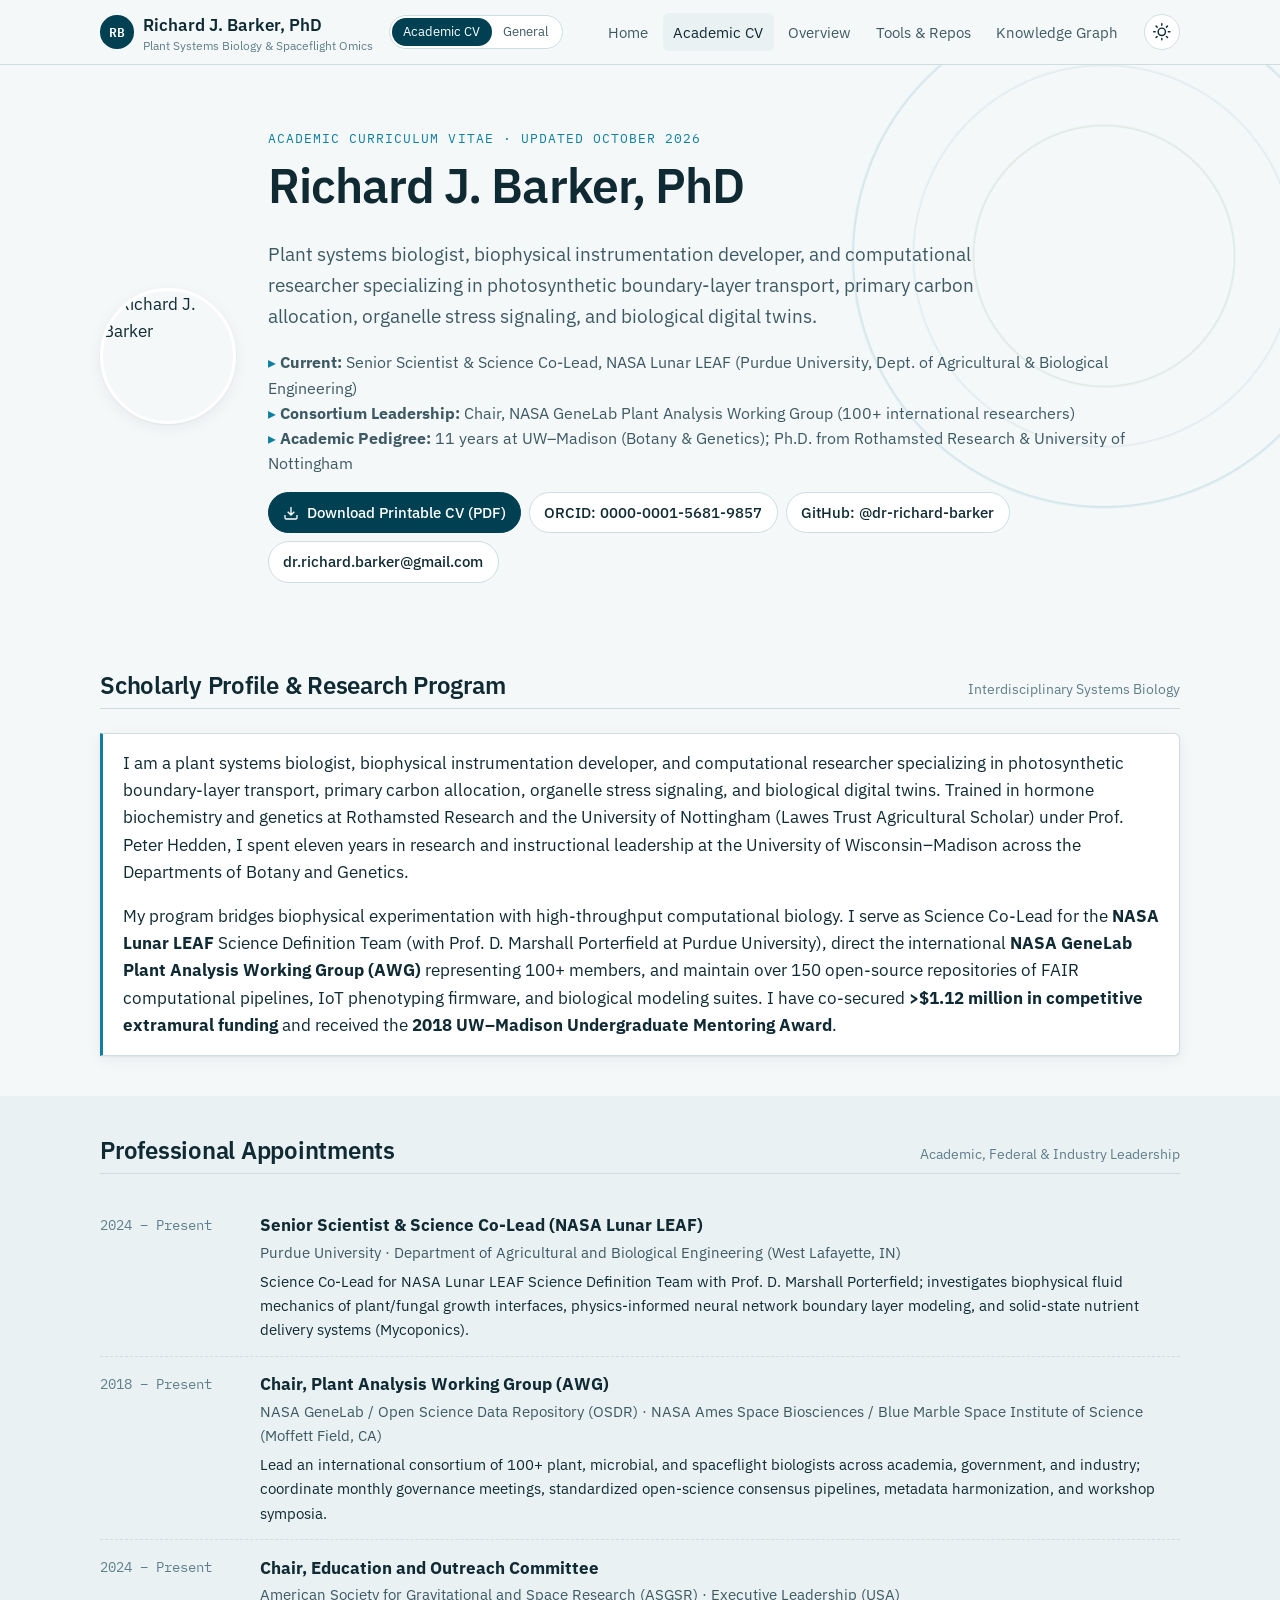
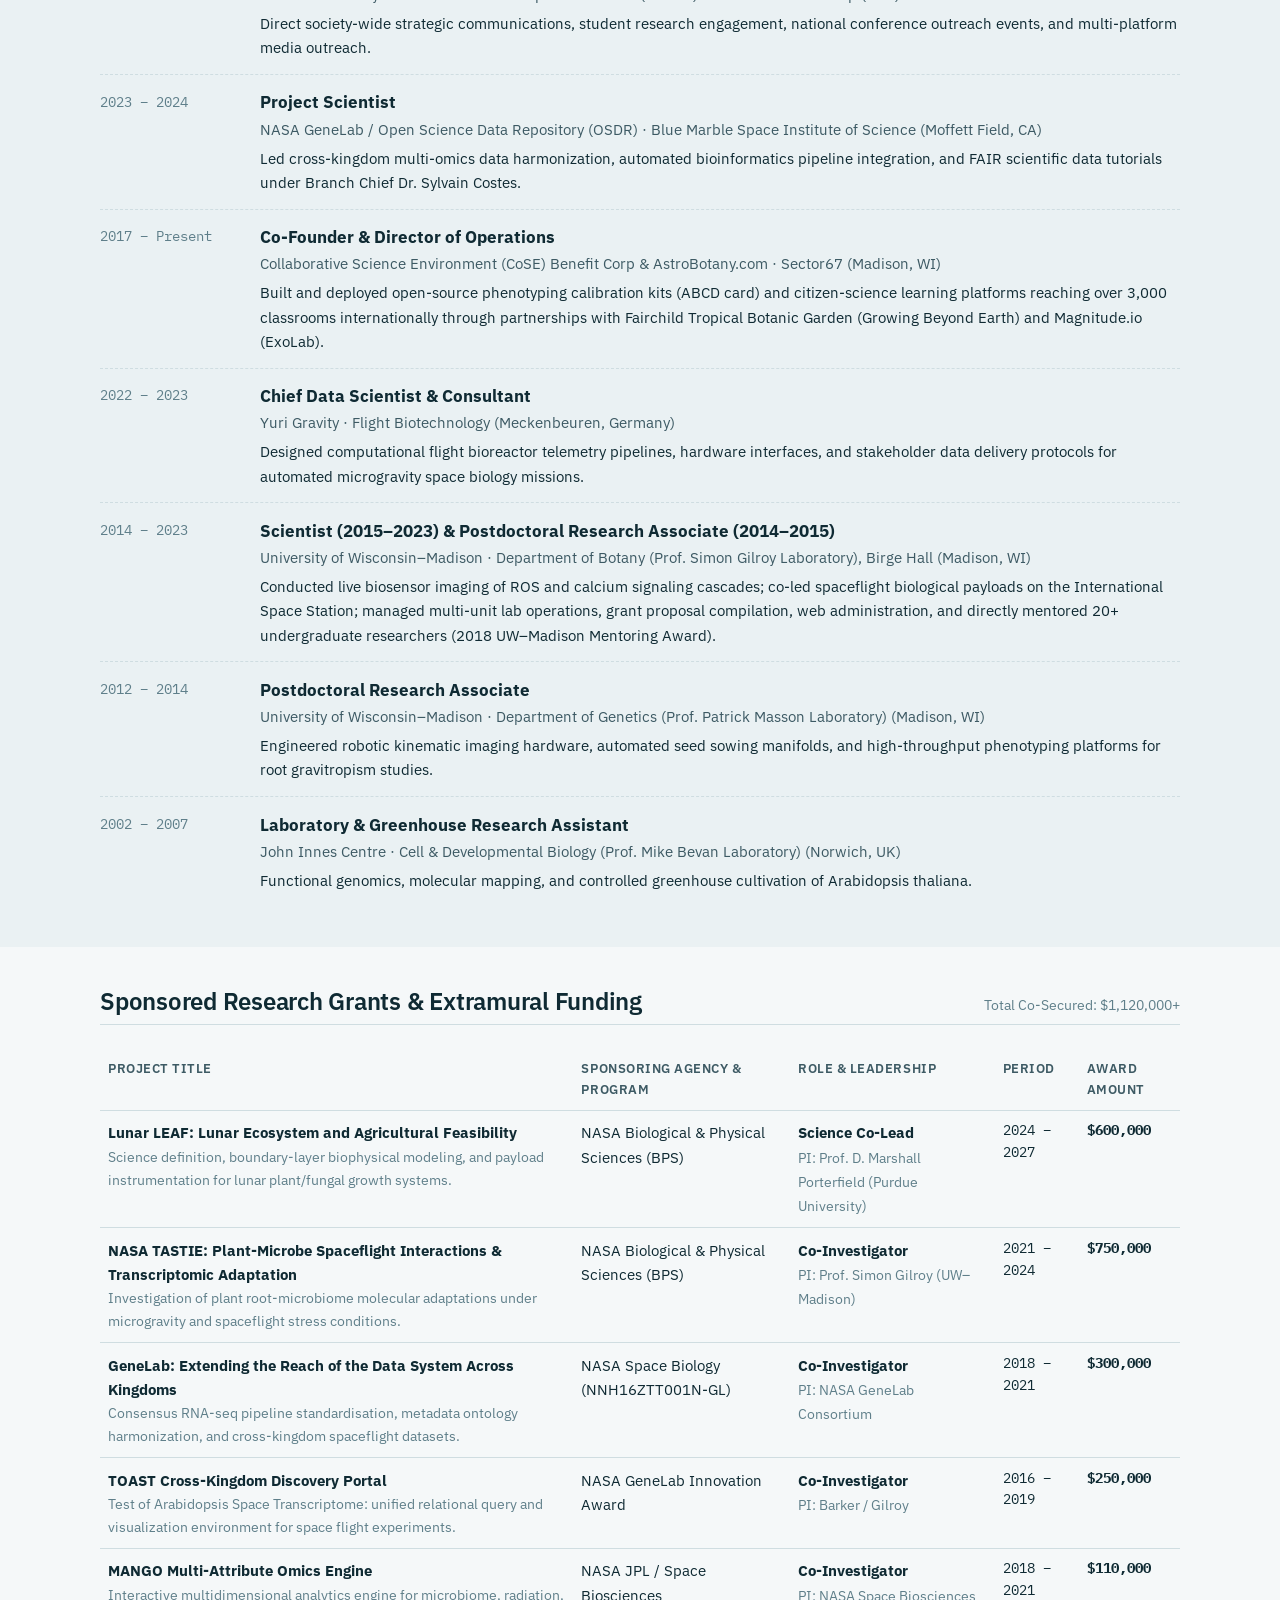
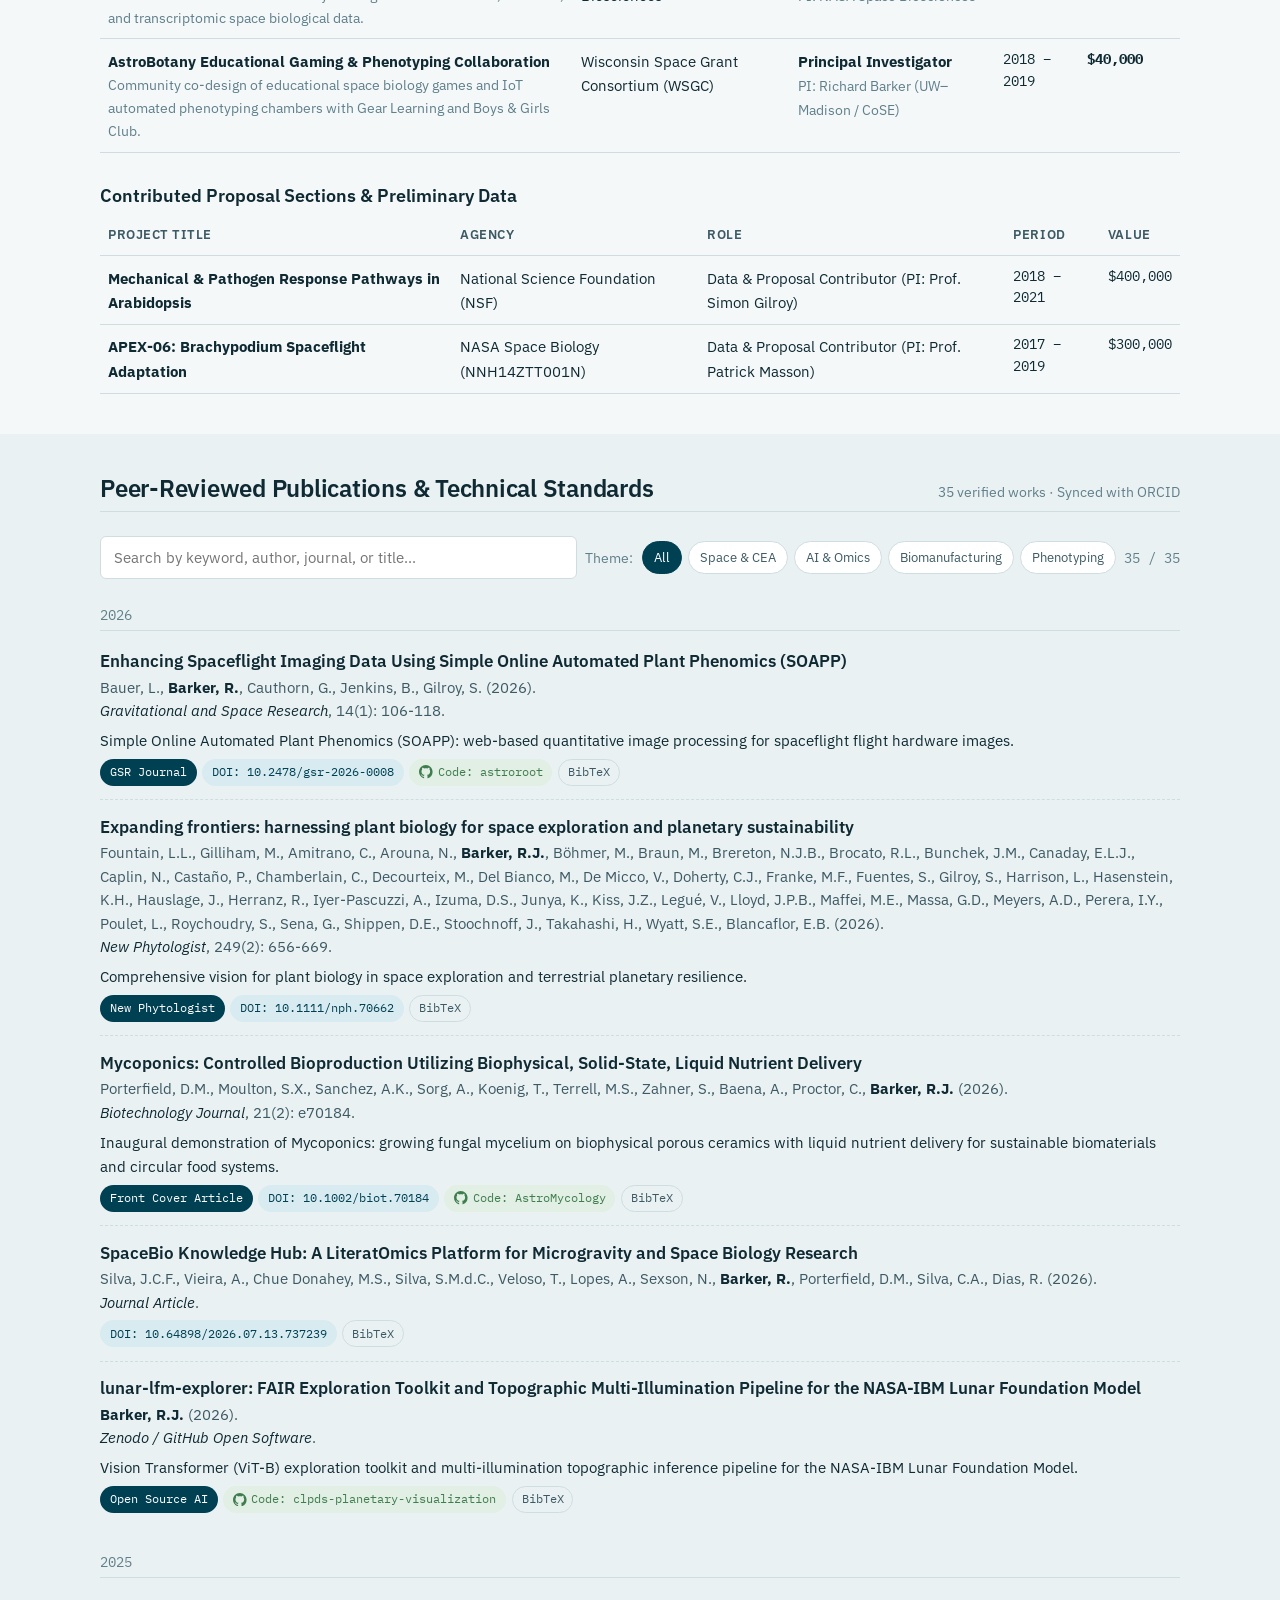
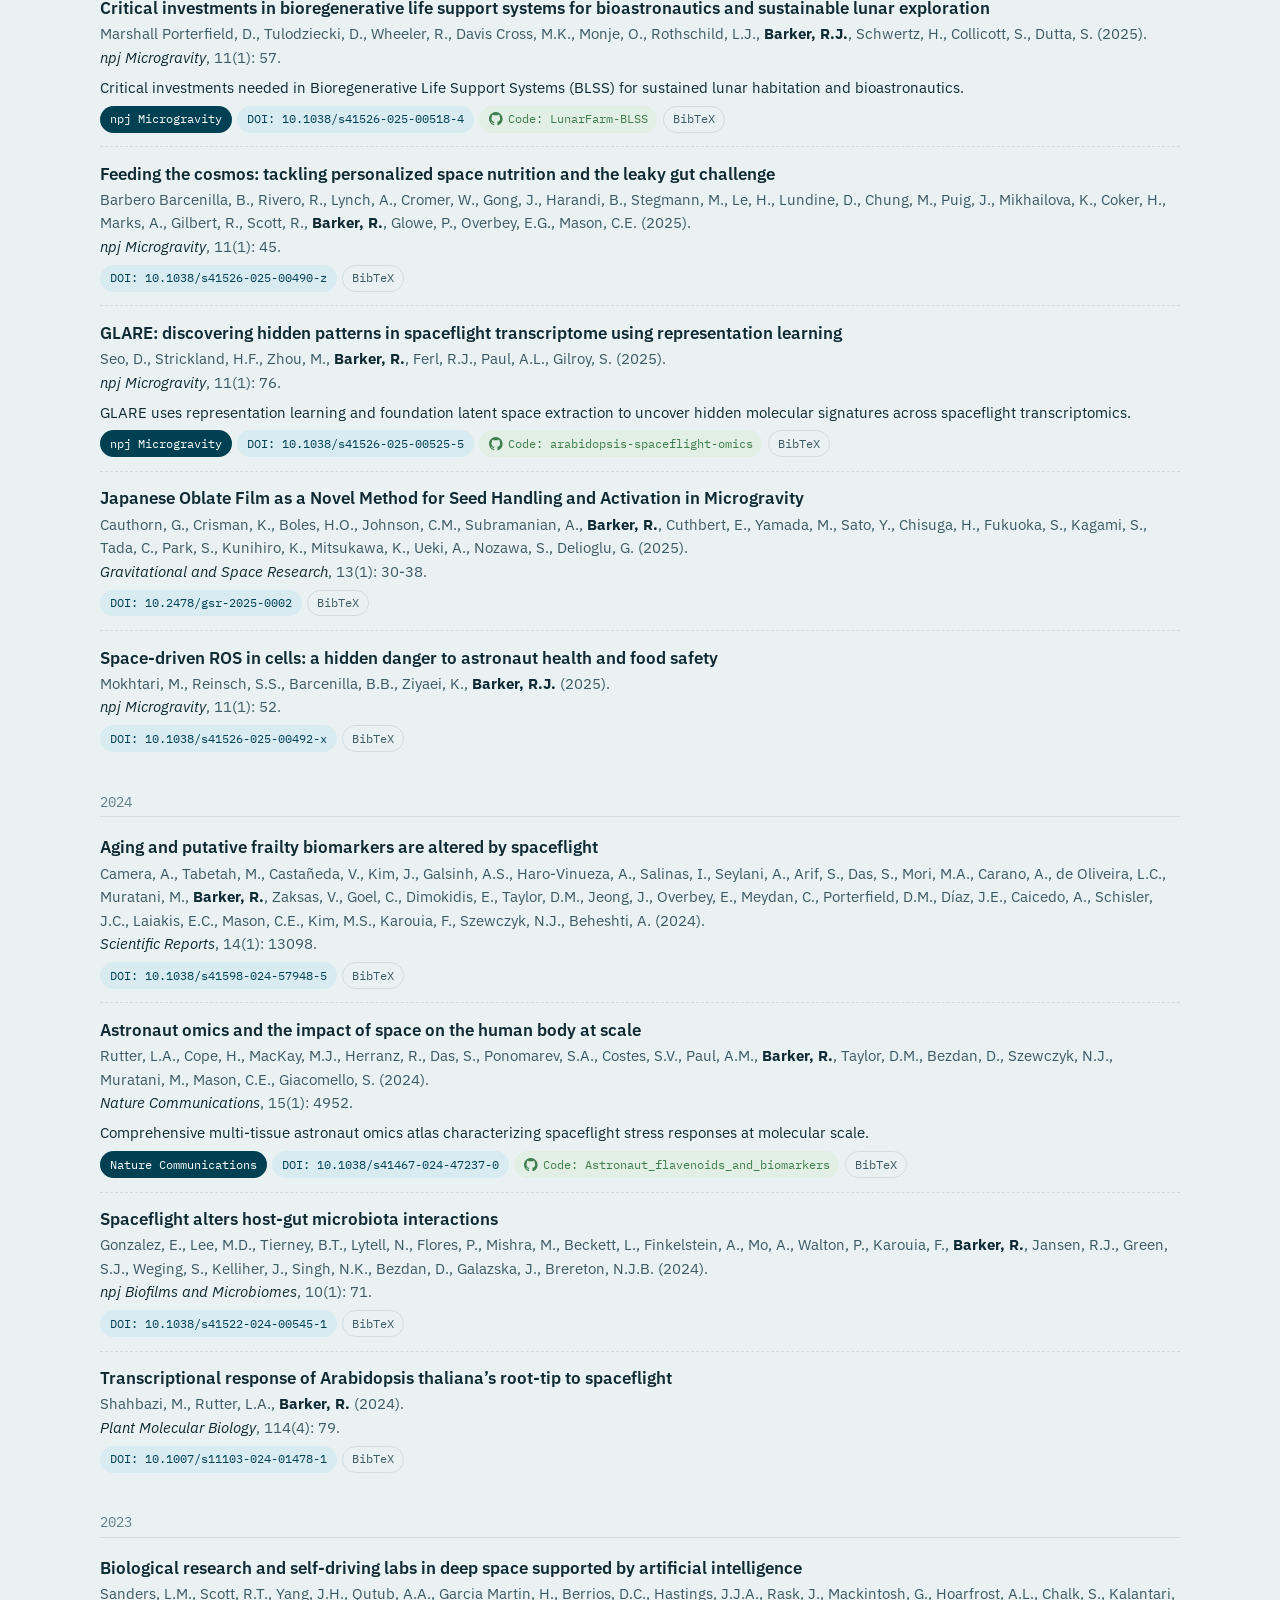
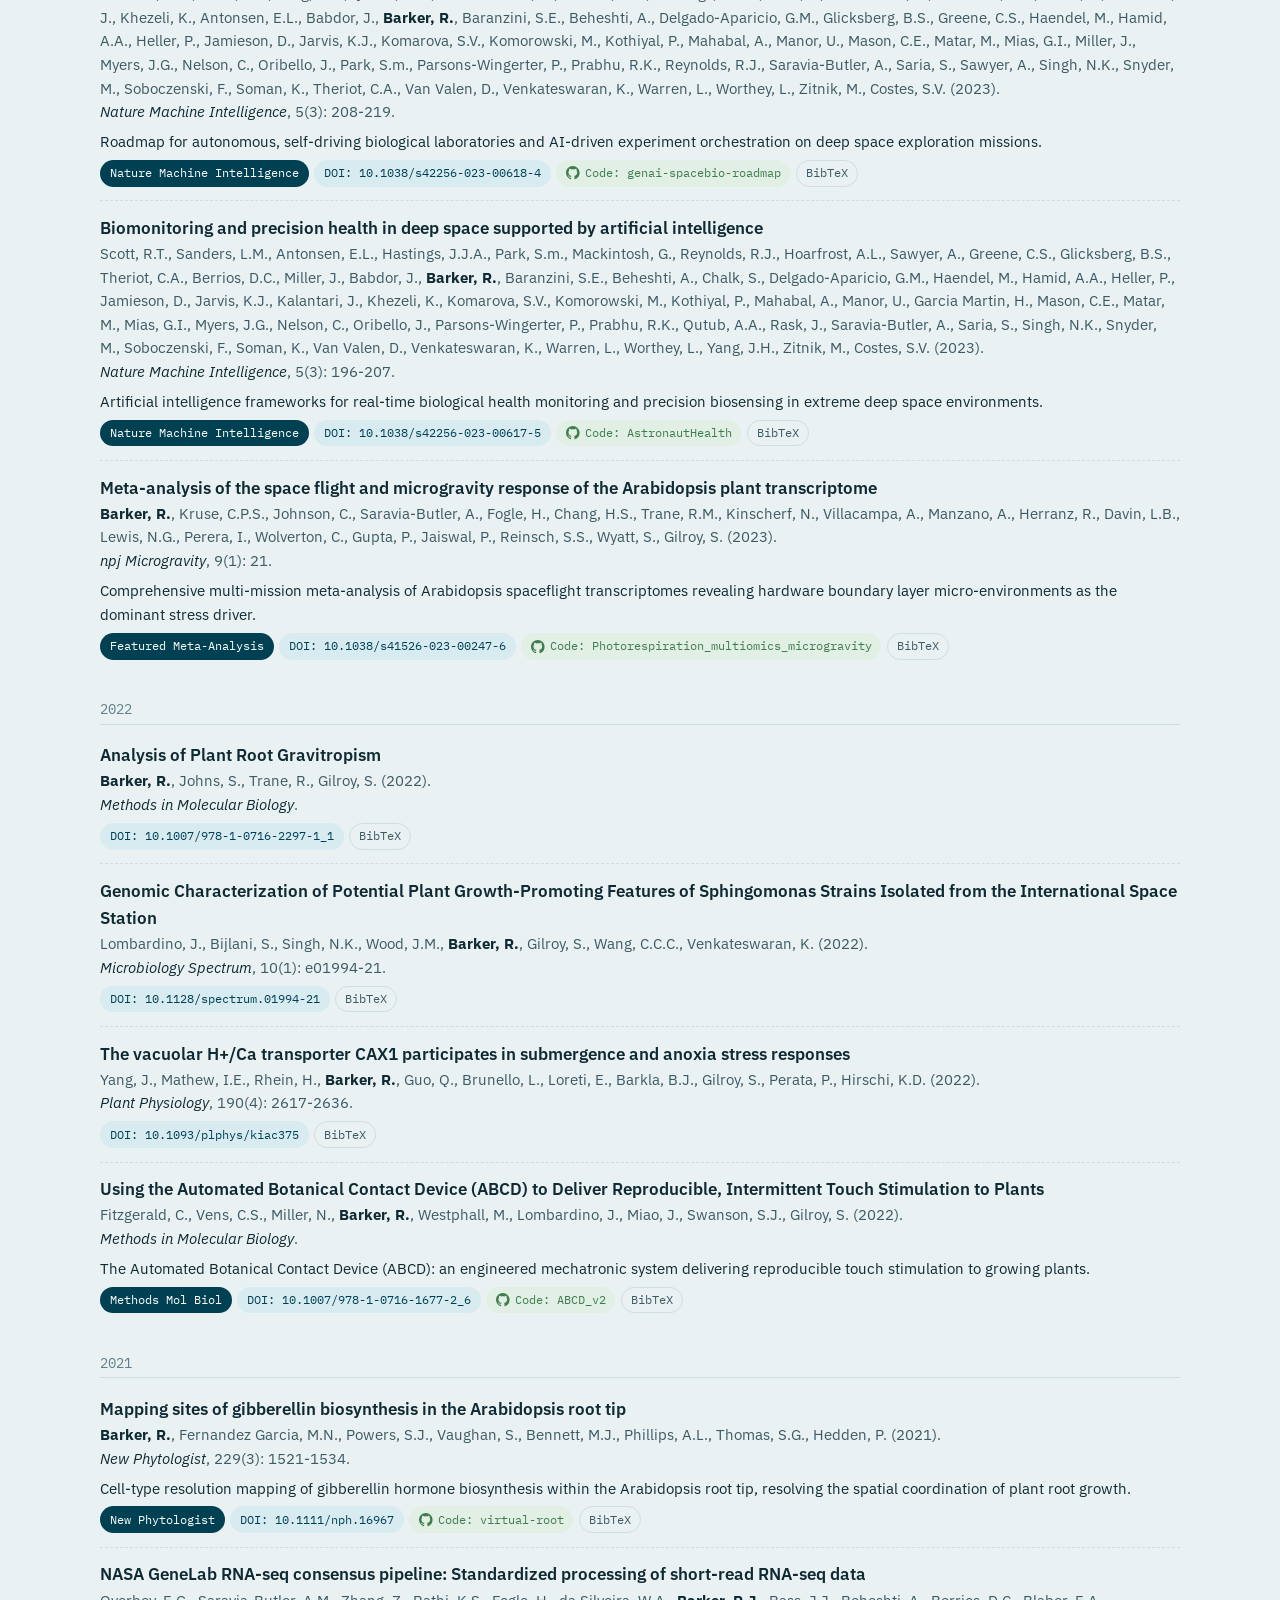
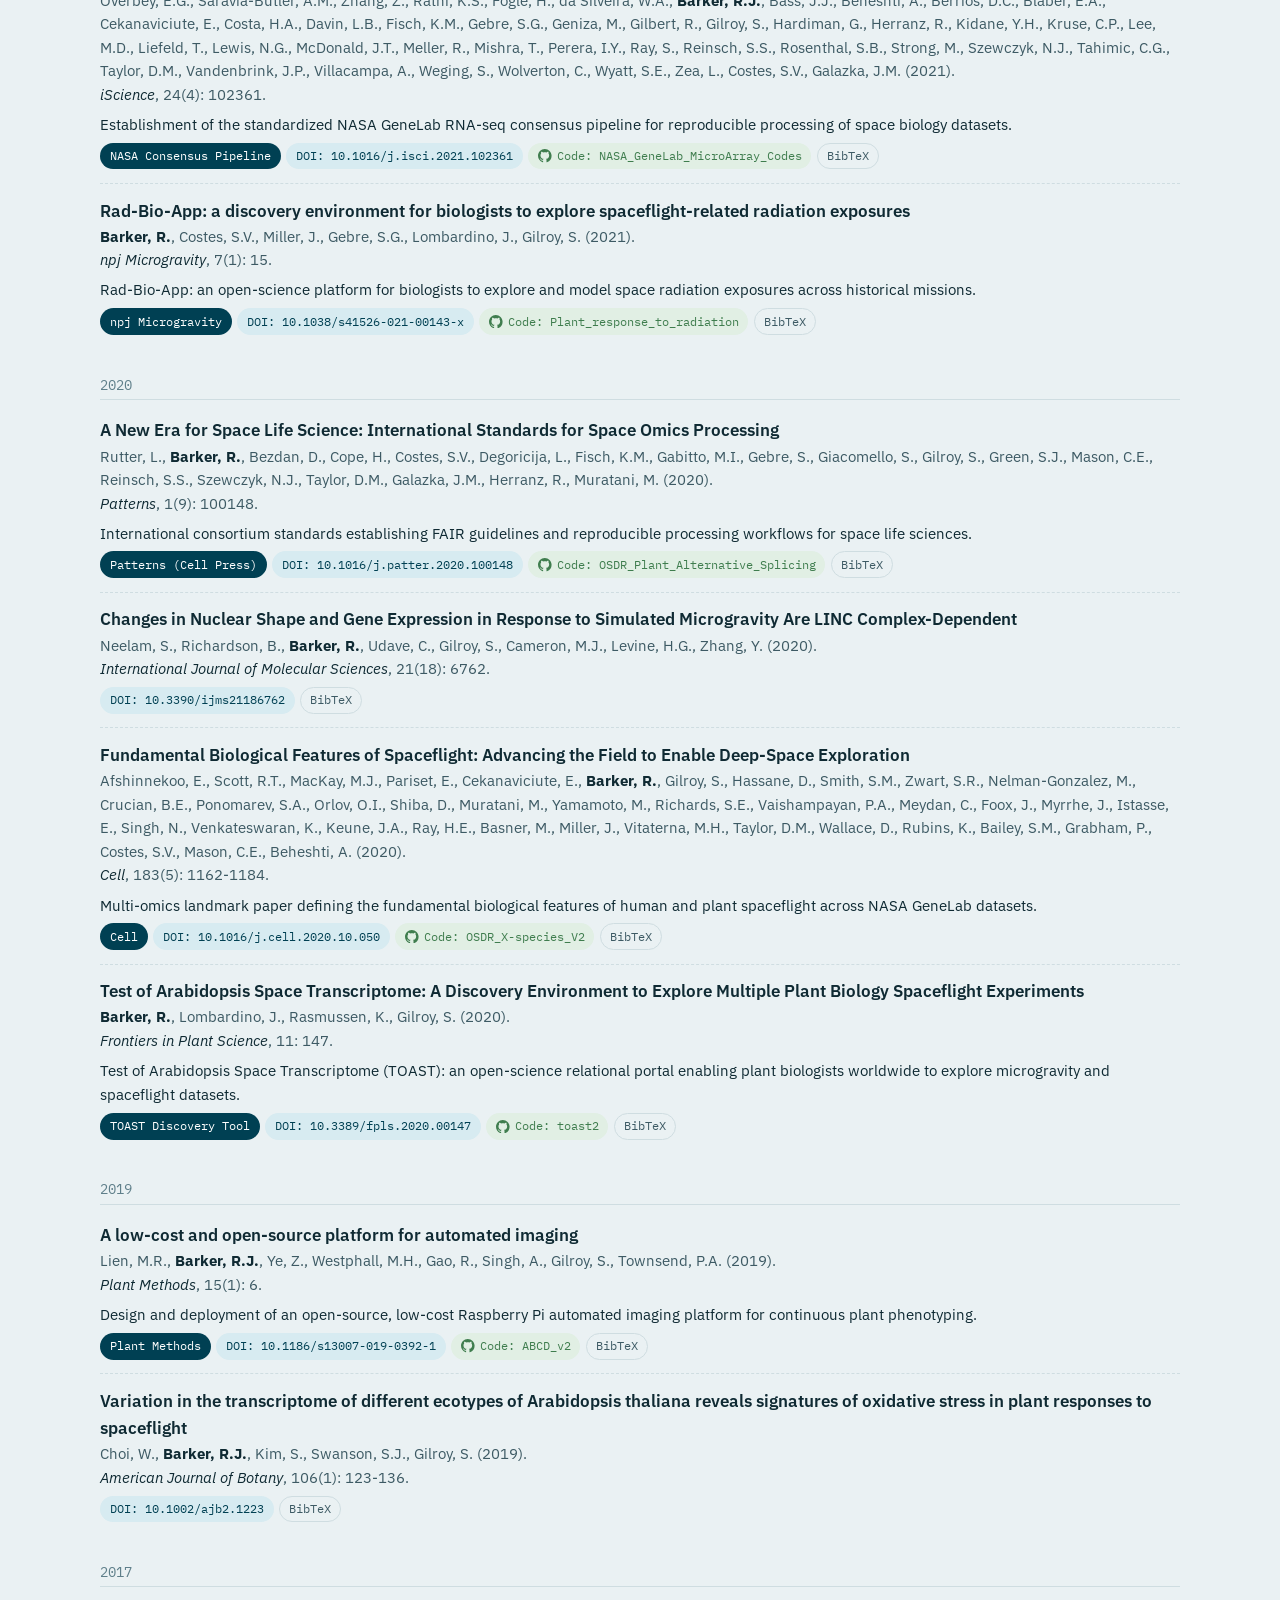
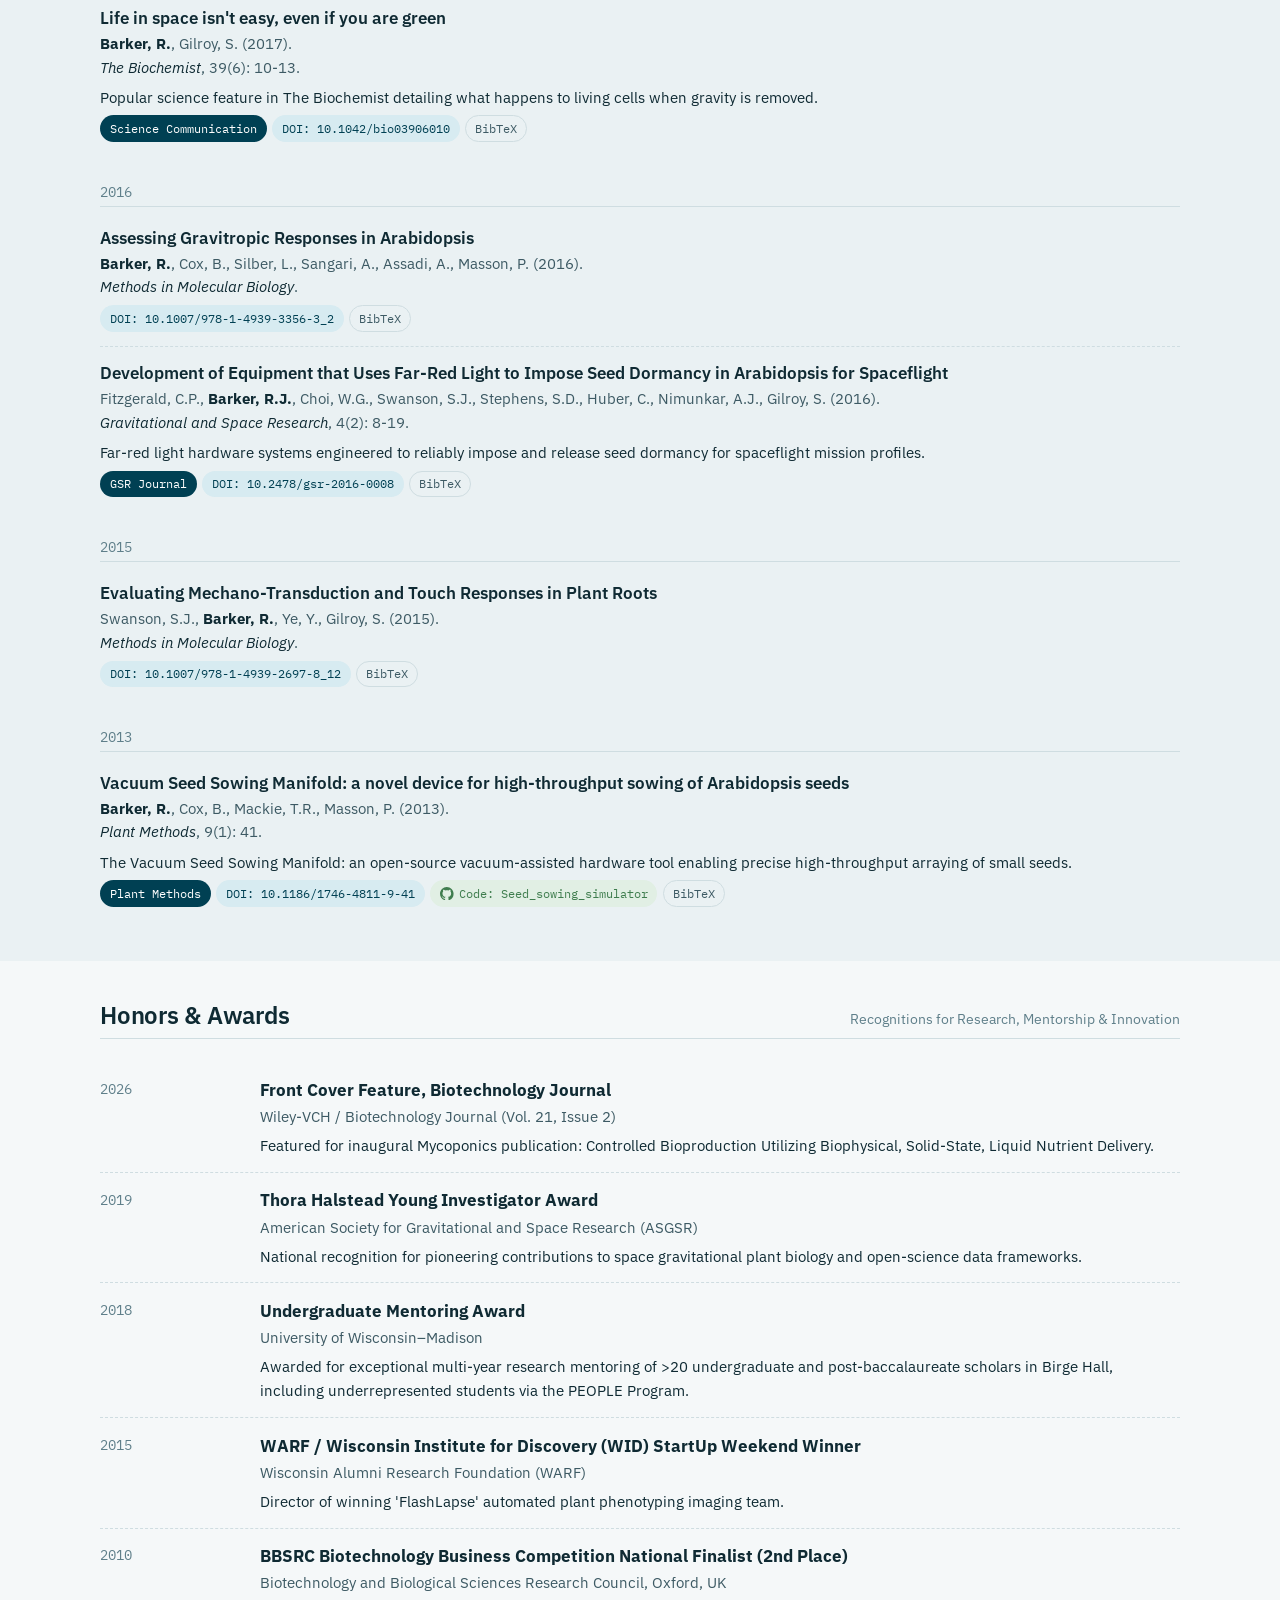
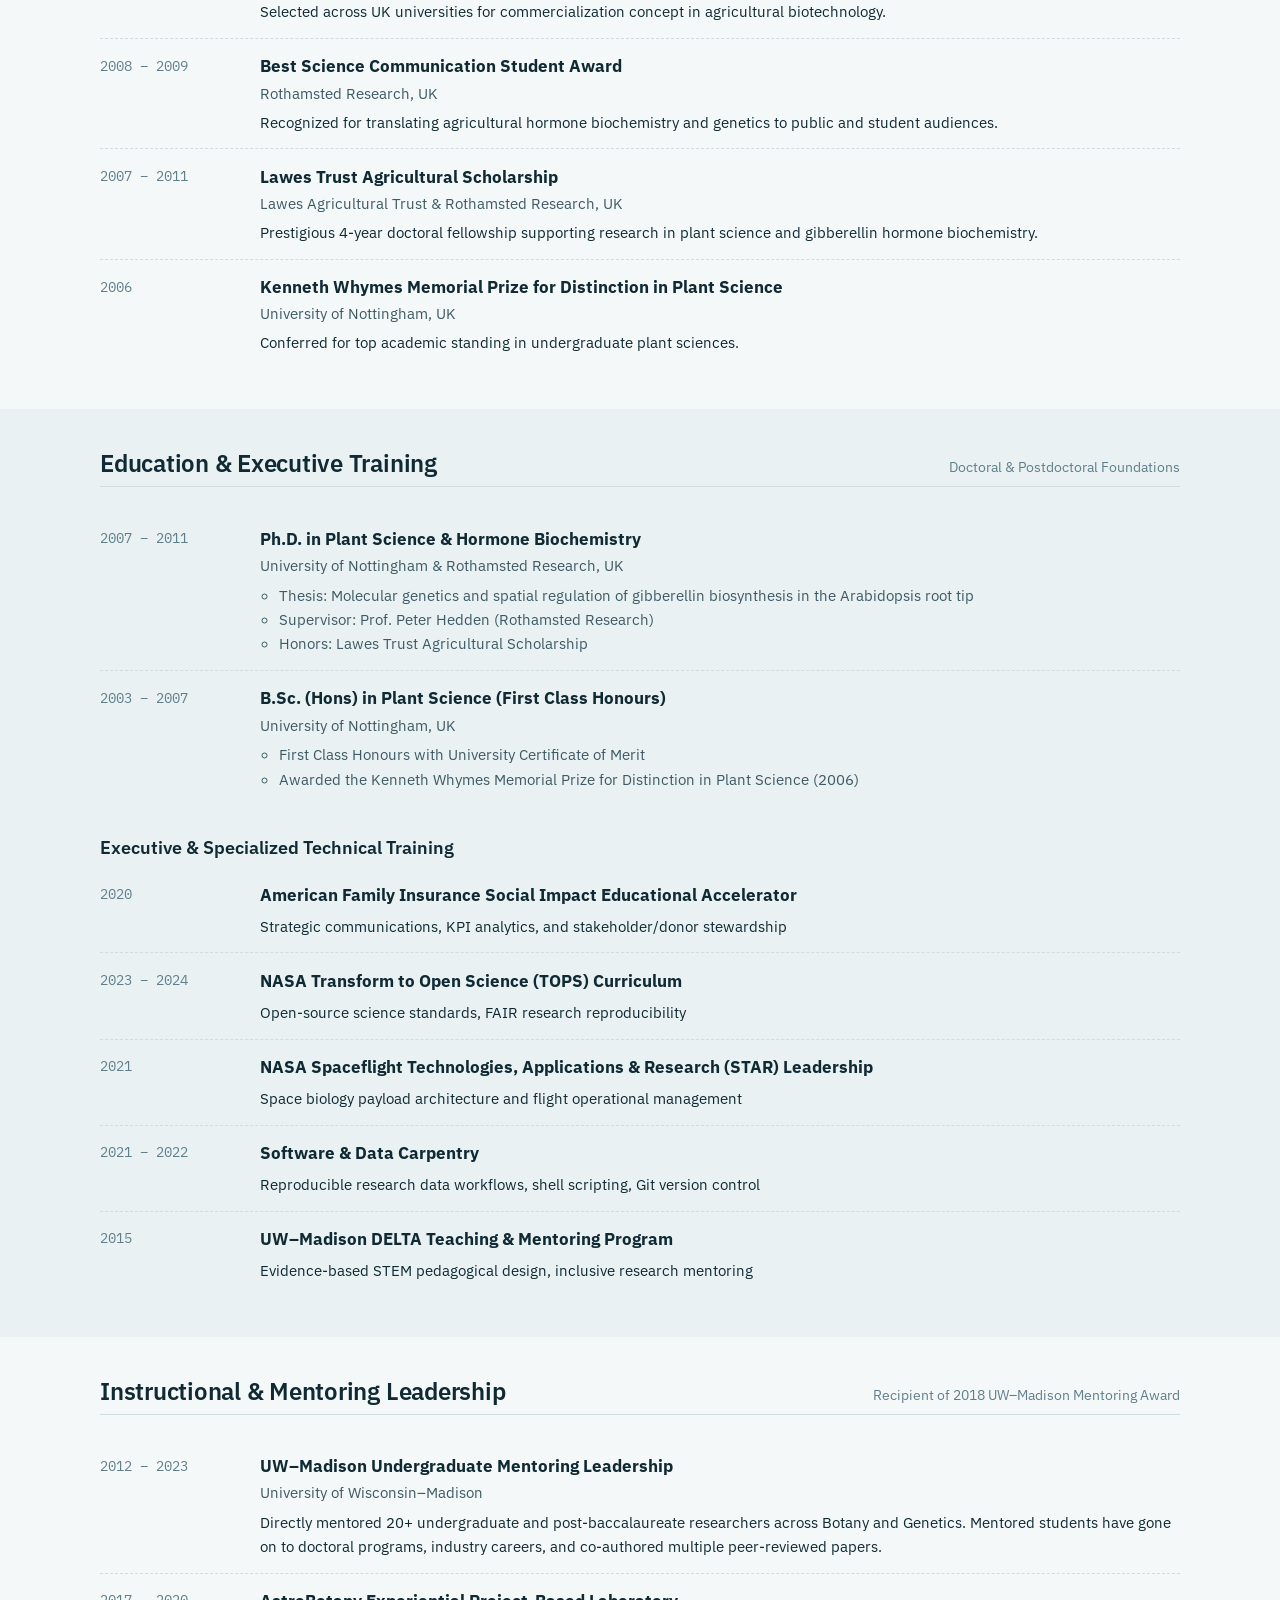
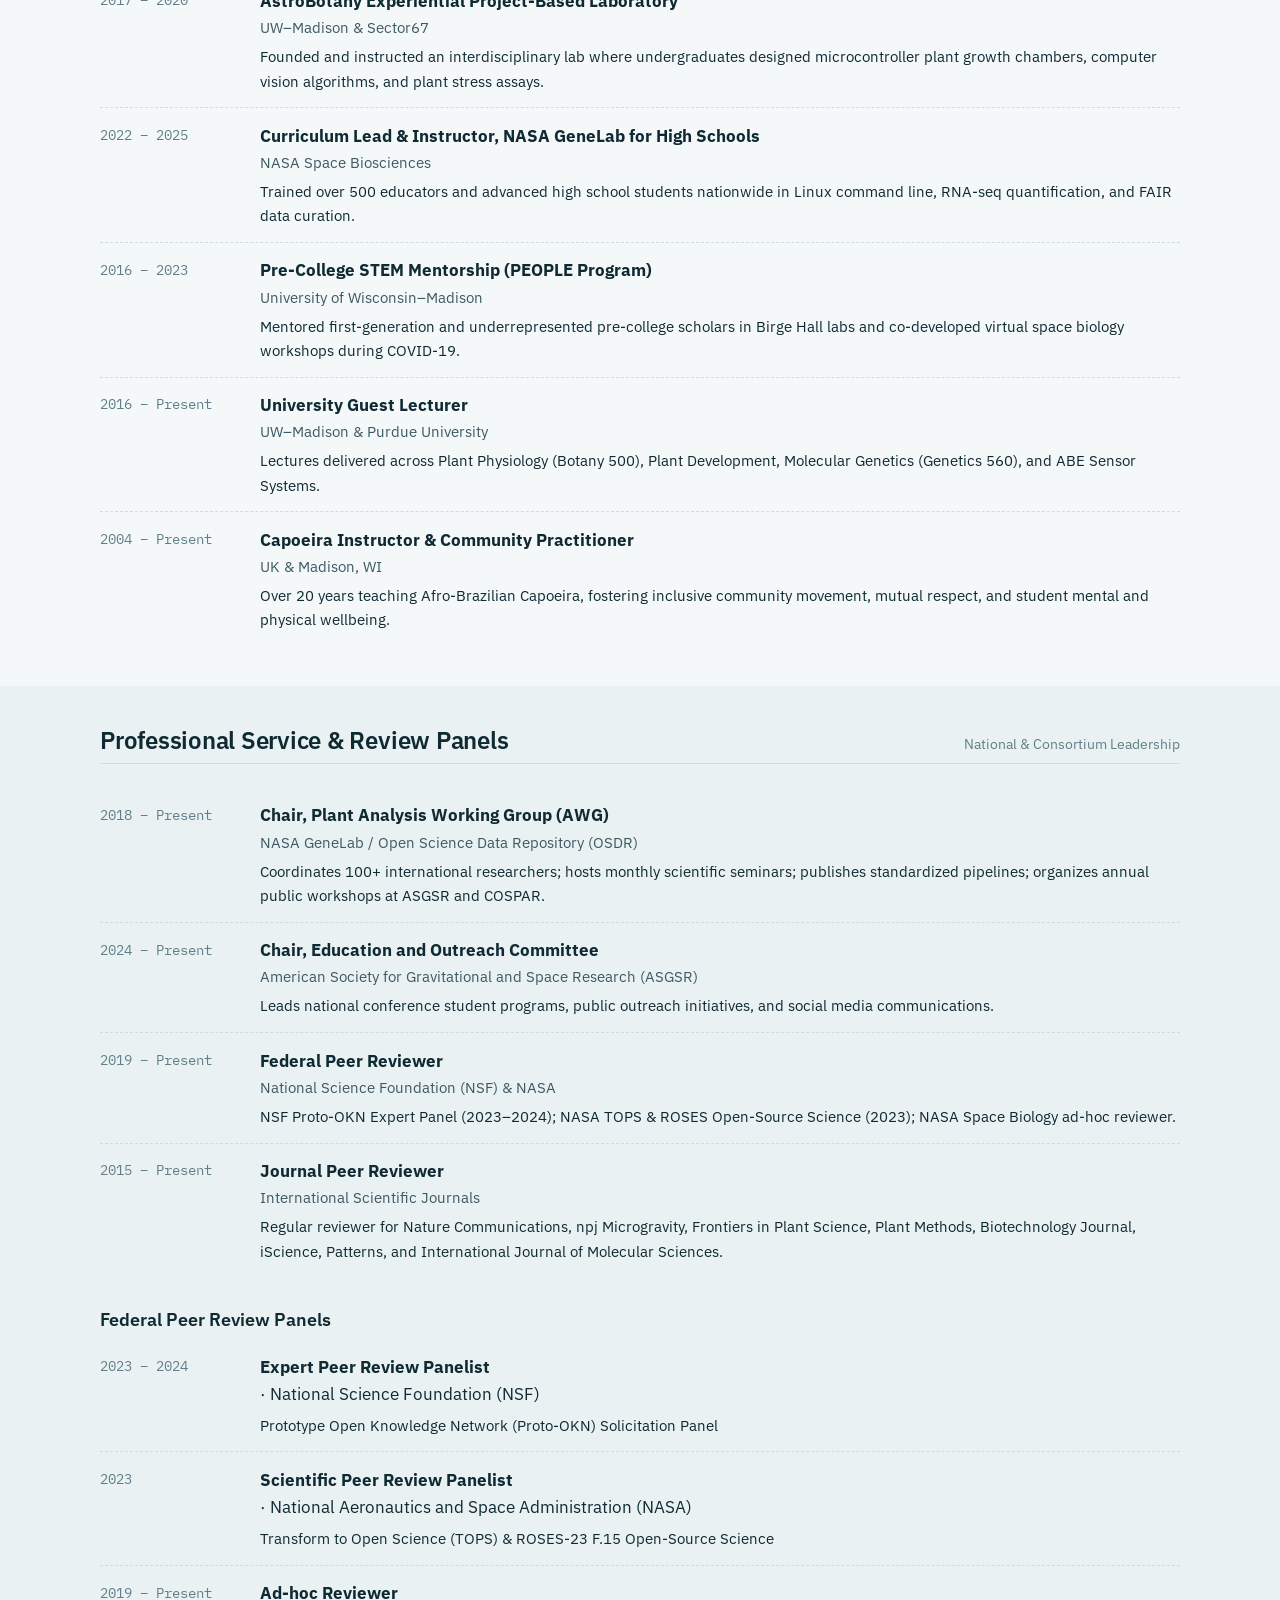
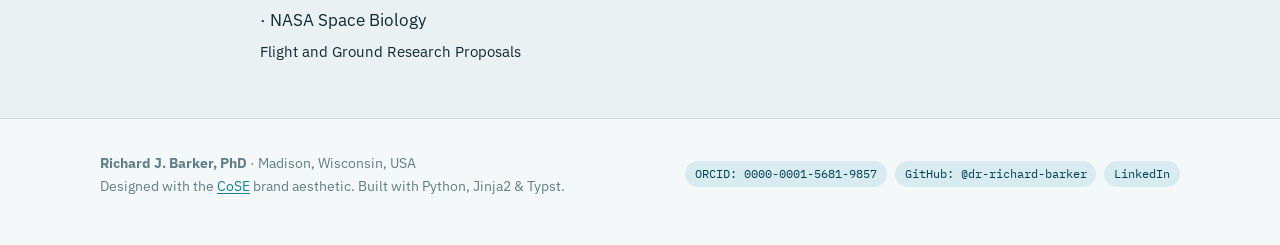
==== commit 3a07a588: "Add interactive Knowledge Graph explorer page (/graph/) with multi-layout engine and inspector" ====
--- a/academic/index.html
+++ b/academic/index.html
@@ -88,6 +88,7 @@
         <a href="../academic/" aria-current="page">Academic CV</a>
         <a href="../general/" >Overview</a>
         <a href="../projects/" >Tools & Repos</a>
+        <a href="../graph/" >Knowledge Graph</a>
       </nav>
 
       <div class="header-tools">
--- a/static/css/theme.css
+++ b/static/css/theme.css
@@ -284,3 +284,291 @@
   .pub .title a[href]::after { content: ""; }
   .section-alt { background: none; }
 }
+
+/* ---------- Knowledge Graph Explorer ---------- */
+.graph-viewport {
+  position: relative;
+  width: 100%;
+  height: clamp(620px, 80vh, 900px);
+  background: var(--bg);
+  border: 1px solid var(--rule);
+  border-radius: var(--radius);
+  overflow: hidden;
+  box-shadow: var(--shadow);
+  margin-top: 1rem;
+}
+#graph-canvas {
+  position: absolute;
+  top: 0; left: 0;
+  width: 100%; height: 100%;
+  display: block;
+}
+
+/* Floating Control Dock */
+.graph-dock {
+  position: absolute;
+  bottom: 1.25rem;
+  left: 1.25rem;
+  z-index: 10;
+  display: flex;
+  align-items: center;
+  gap: 0.4rem;
+  background: color-mix(in srgb, var(--surface) 92%, transparent);
+  backdrop-filter: blur(8px);
+  -webkit-backdrop-filter: blur(8px);
+  border: 1px solid var(--rule);
+  border-radius: 999px;
+  padding: 0.35rem 0.6rem;
+  box-shadow: var(--shadow);
+}
+.graph-dock .dock-btn {
+  background: transparent;
+  border: 1px solid transparent;
+  color: var(--ink);
+  font-size: 0.9rem;
+  font-family: var(--mono);
+  padding: 0.25rem 0.55rem;
+  border-radius: 999px;
+  cursor: pointer;
+  display: inline-flex;
+  align-items: center;
+  justify-content: center;
+}
+.graph-dock .dock-btn:hover {
+  background: var(--surface-2);
+  border-color: var(--rule);
+  color: var(--accent);
+}
+.graph-dock select {
+  font-family: var(--font);
+  font-size: 0.85rem;
+  padding: 0.25rem 0.5rem;
+  border-radius: var(--radius-sm);
+  border: 1px solid var(--rule);
+  background: var(--surface);
+  color: var(--ink);
+  cursor: pointer;
+}
+
+/* Floating Status / Legend */
+.graph-legend-badge {
+  position: absolute;
+  bottom: 1.25rem;
+  right: 1.25rem;
+  z-index: 10;
+  background: color-mix(in srgb, var(--surface) 92%, transparent);
+  backdrop-filter: blur(8px);
+  -webkit-backdrop-filter: blur(8px);
+  border: 1px solid var(--rule);
+  border-radius: var(--radius-sm);
+  padding: 0.4rem 0.8rem;
+  font-family: var(--mono);
+  font-size: 0.82rem;
+  color: var(--muted);
+  box-shadow: var(--shadow);
+  pointer-events: none;
+}
+
+/* Graph Filter Bar */
+.graph-controls-panel {
+  display: flex;
+  flex-direction: column;
+  gap: 0.85rem;
+  margin-bottom: 1rem;
+}
+.graph-filter-row {
+  display: flex;
+  flex-wrap: wrap;
+  gap: 0.75rem;
+  align-items: center;
+  justify-content: space-between;
+}
+.graph-chip-group {
+  display: flex;
+  flex-wrap: wrap;
+  gap: 0.35rem;
+  align-items: center;
+}
+.graph-types-group {
+  display: flex;
+  flex-wrap: wrap;
+  gap: 0.8rem;
+  align-items: center;
+  font-size: 0.88rem;
+  color: var(--ink-soft);
+}
+.graph-types-group label {
+  display: inline-flex;
+  align-items: center;
+  gap: 0.35rem;
+  cursor: pointer;
+}
+.graph-types-group input[type="checkbox"] {
+  cursor: pointer;
+  accent-color: var(--accent);
+}
+
+.graph-slider-box {
+  display: inline-flex;
+  align-items: center;
+  gap: 0.6rem;
+  font-size: 0.88rem;
+  color: var(--ink-soft);
+  font-family: var(--mono);
+}
+.graph-slider-box input[type="range"] {
+  width: 7.5rem;
+  cursor: pointer;
+  accent-color: var(--accent);
+}
+
+/* Hover Tooltip */
+#graph-tooltip {
+  position: fixed;
+  display: none;
+  z-index: 100;
+  pointer-events: none;
+  background: color-mix(in srgb, var(--surface) 96%, transparent);
+  backdrop-filter: blur(10px);
+  -webkit-backdrop-filter: blur(10px);
+  border: 1px solid var(--accent);
+  border-radius: var(--radius-sm);
+  padding: 0.65rem 0.9rem;
+  box-shadow: var(--shadow);
+  max-width: 280px;
+  font-size: 0.85rem;
+  line-height: 1.35;
+  color: var(--ink);
+  transition: opacity 0.15s ease;
+}
+#graph-tooltip .tt-type {
+  font-family: var(--mono);
+  font-size: 0.72rem;
+  text-transform: uppercase;
+  color: var(--accent);
+  margin-bottom: 0.2rem;
+  letter-spacing: 0.04em;
+}
+#graph-tooltip .tt-title {
+  font-weight: 600;
+  margin-bottom: 0.25rem;
+}
+#graph-tooltip .tt-venue {
+  font-size: 0.8rem;
+  color: var(--ink-soft);
+  font-style: italic;
+  margin-bottom: 0.25rem;
+}
+#graph-tooltip .tt-meta {
+  font-family: var(--mono);
+  font-size: 0.75rem;
+  color: var(--muted);
+  border-top: 1px dashed var(--rule);
+  padding-top: 0.25rem;
+}
+
+/* Sliding Inspector Side Drawer */
+#graph-drawer {
+  position: absolute;
+  top: 0;
+  right: 0;
+  bottom: 0;
+  width: clamp(320px, 32vw, 440px);
+  background: color-mix(in srgb, var(--surface) 96%, transparent);
+  backdrop-filter: blur(14px);
+  -webkit-backdrop-filter: blur(14px);
+  border-left: 1px solid var(--rule);
+  box-shadow: -4px 0 24px rgb(0 40 53 / 0.12);
+  z-index: 20;
+  transform: translateX(100%);
+  transition: transform 0.25s cubic-bezier(0.16, 1, 0.3, 1);
+  display: flex;
+  flex-direction: column;
+  padding: 1.5rem;
+  overflow-y: auto;
+}
+#graph-drawer.open {
+  transform: translateX(0);
+}
+.drawer-header {
+  display: flex;
+  align-items: flex-start;
+  justify-content: space-between;
+  gap: 0.75rem;
+  margin-bottom: 0.75rem;
+}
+.drawer-type {
+  font-family: var(--mono);
+  font-size: 0.75rem;
+  letter-spacing: 0.05em;
+  text-transform: uppercase;
+  color: var(--accent);
+}
+.drawer-close {
+  background: transparent;
+  border: none;
+  font-size: 1.4rem;
+  line-height: 1;
+  color: var(--muted);
+  cursor: pointer;
+  padding: 0;
+}
+.drawer-close:hover {
+  color: var(--ink);
+}
+.drawer-title {
+  font-size: 1.25rem;
+  line-height: 1.25;
+  margin-bottom: 0.5rem;
+}
+.drawer-desc {
+  font-size: 0.95rem;
+  color: var(--ink-soft);
+  margin-bottom: 1.25rem;
+  line-height: 1.5;
+}
+.drawer-actions {
+  display: flex;
+  flex-wrap: wrap;
+  gap: 0.5rem;
+  margin-bottom: 1.5rem;
+  padding-bottom: 1.25rem;
+  border-bottom: 1px solid var(--rule);
+}
+.drawer-neighbors-title {
+  font-size: 0.9rem;
+  text-transform: uppercase;
+  letter-spacing: 0.04em;
+  color: var(--muted);
+  margin-bottom: 0.6rem;
+}
+.drawer-neighbors-list {
+  list-style: none;
+  padding: 0;
+  margin: 0;
+  display: flex;
+  flex-direction: column;
+  gap: 0.45rem;
+}
+.neighbor-item {
+  padding: 0.5rem 0.65rem;
+  border-radius: var(--radius-sm);
+  border: 1px solid var(--rule);
+  background: var(--surface);
+  cursor: pointer;
+  font-size: 0.88rem;
+  display: flex;
+  align-items: center;
+  gap: 0.5rem;
+  transition: border-color 0.15s ease, background-color 0.15s ease;
+}
+.neighbor-item:hover {
+  border-color: var(--accent);
+  background: var(--surface-2);
+}
+.neighbor-item strong {
+  flex: 1;
+  white-space: nowrap;
+  overflow: hidden;
+  text-overflow: ellipsis;
+}
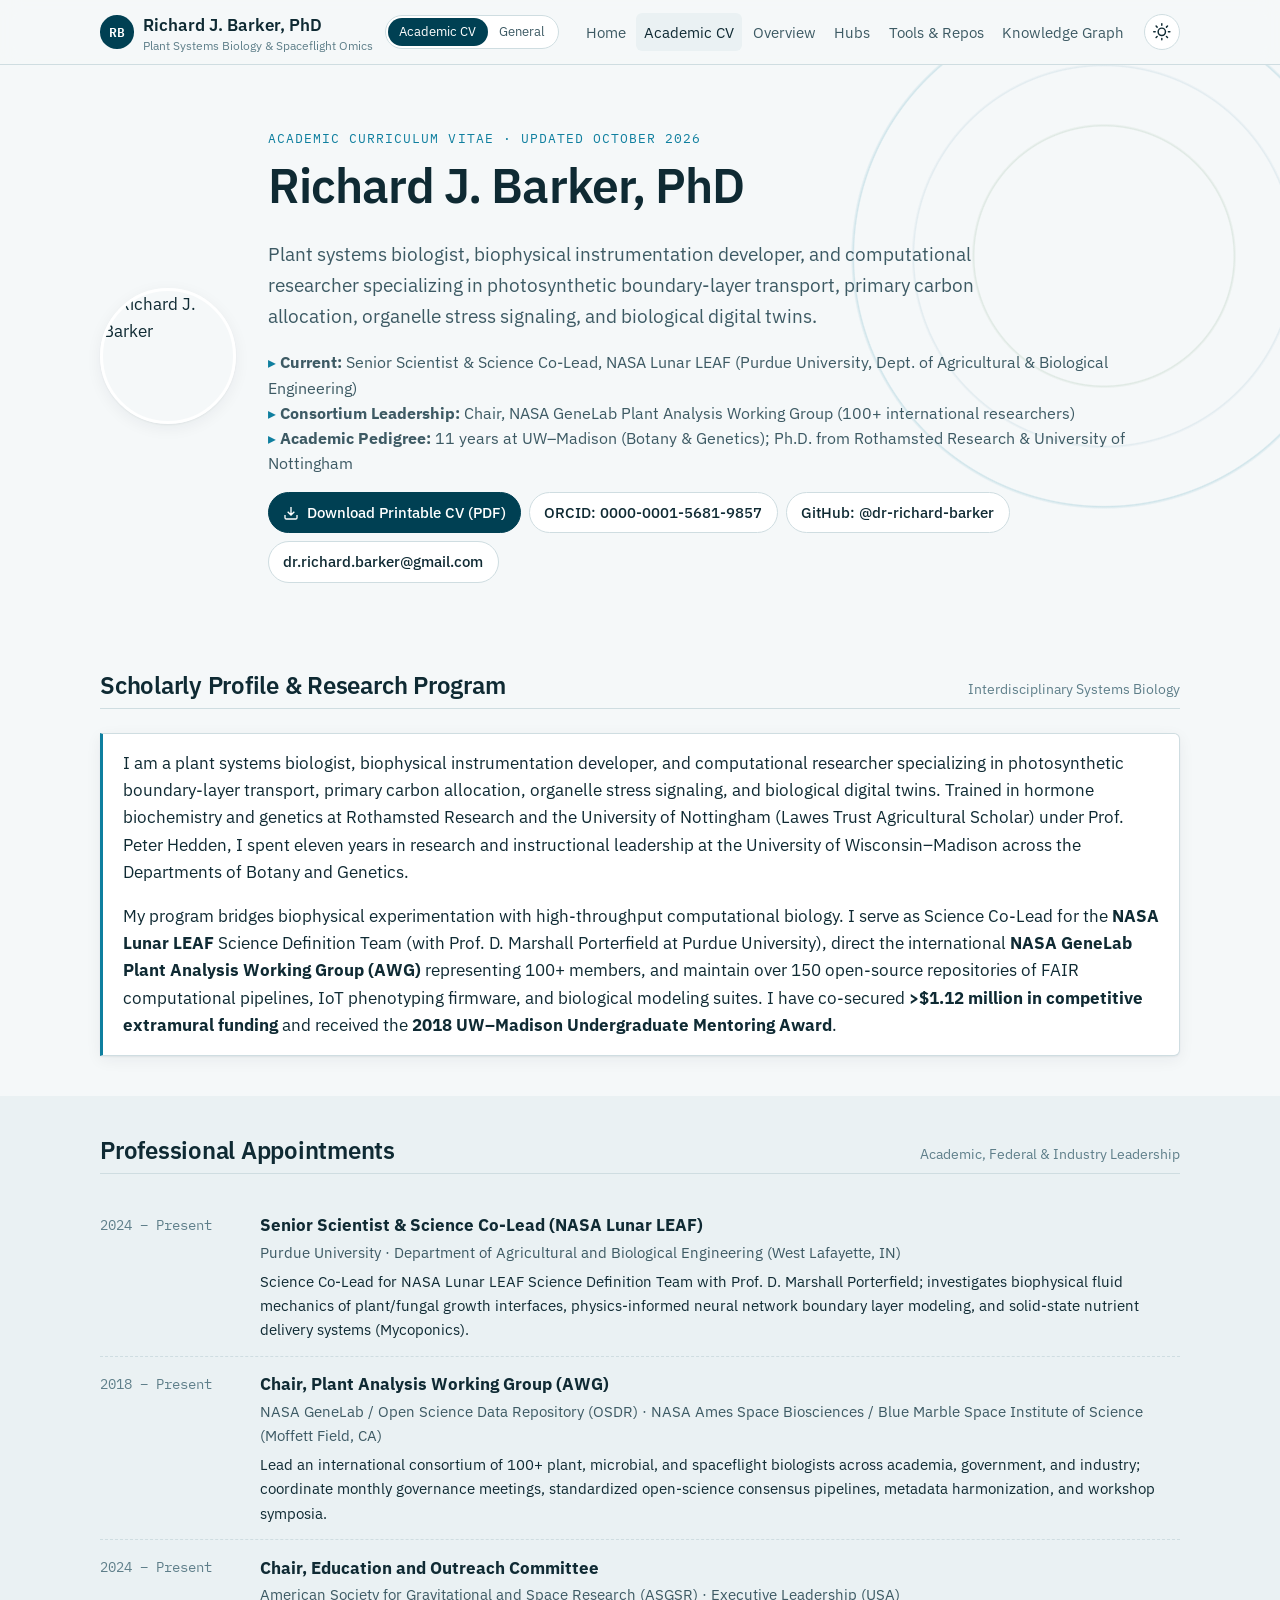
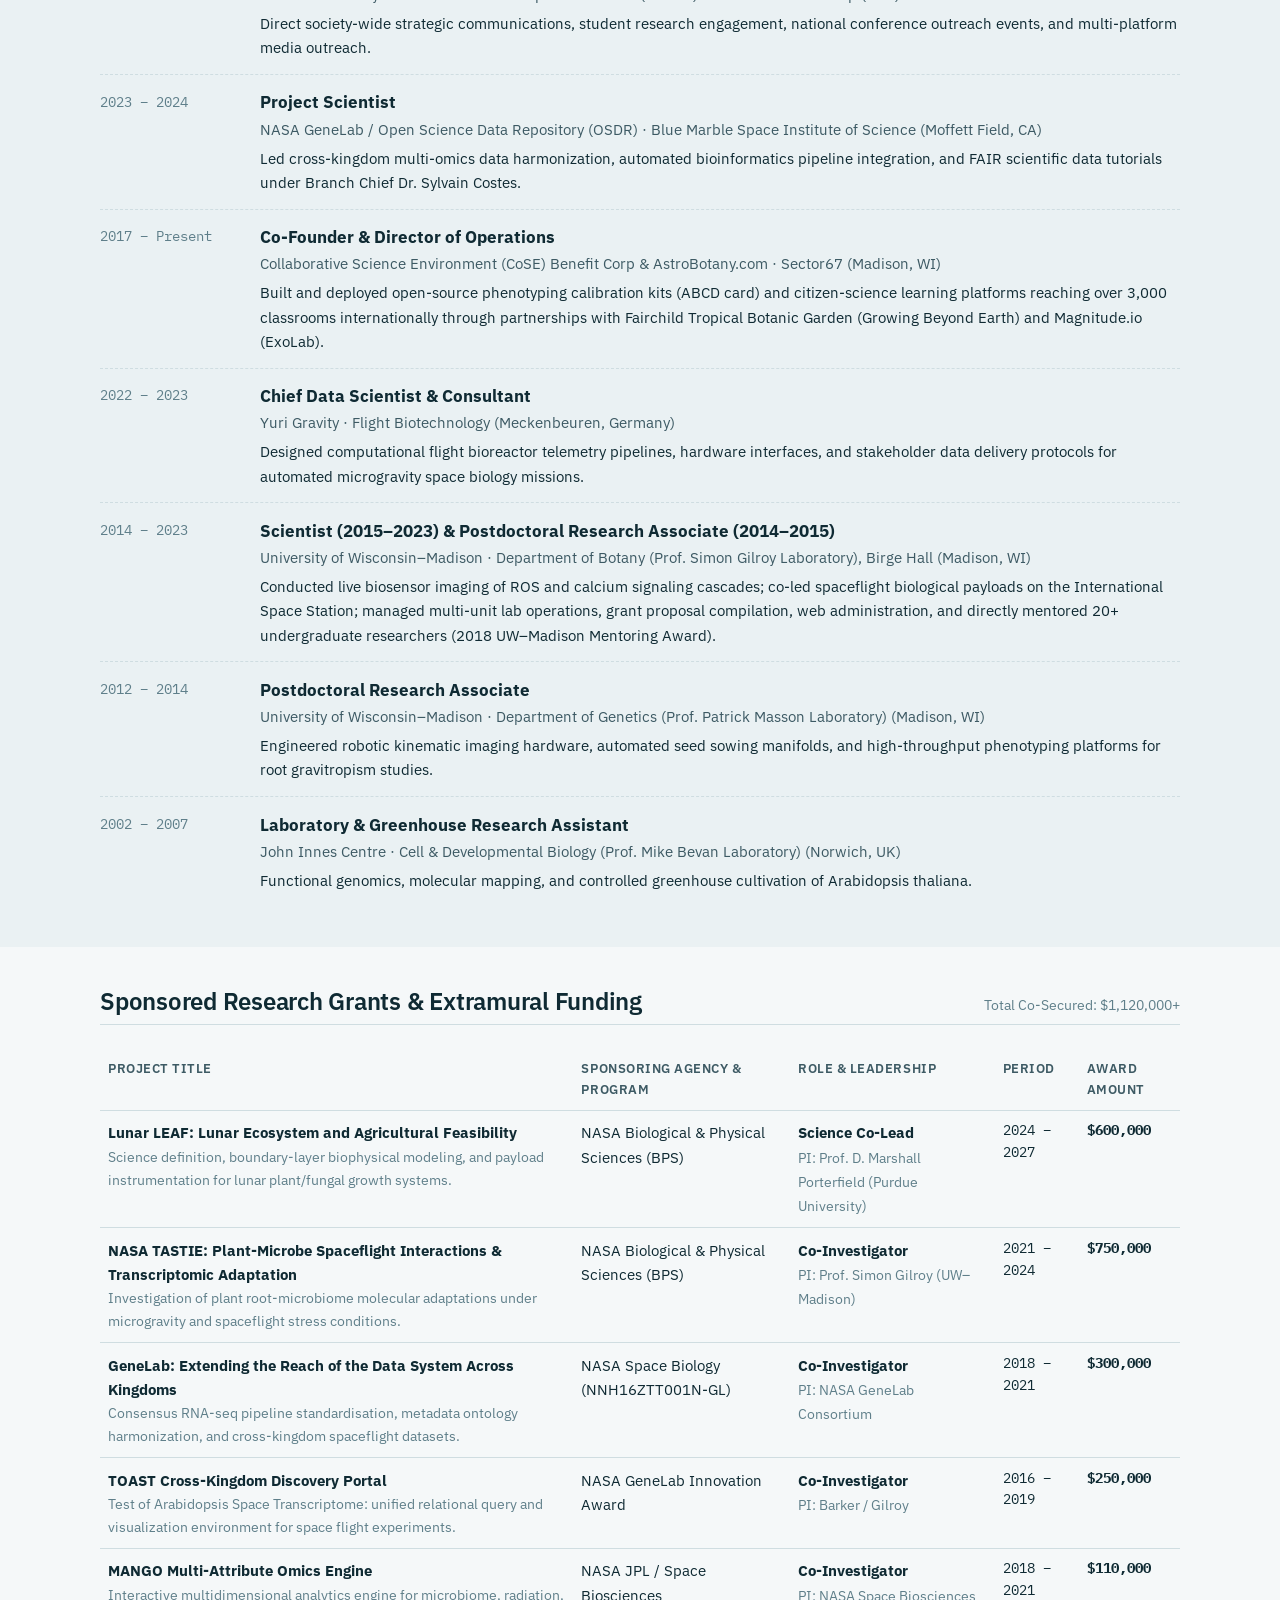
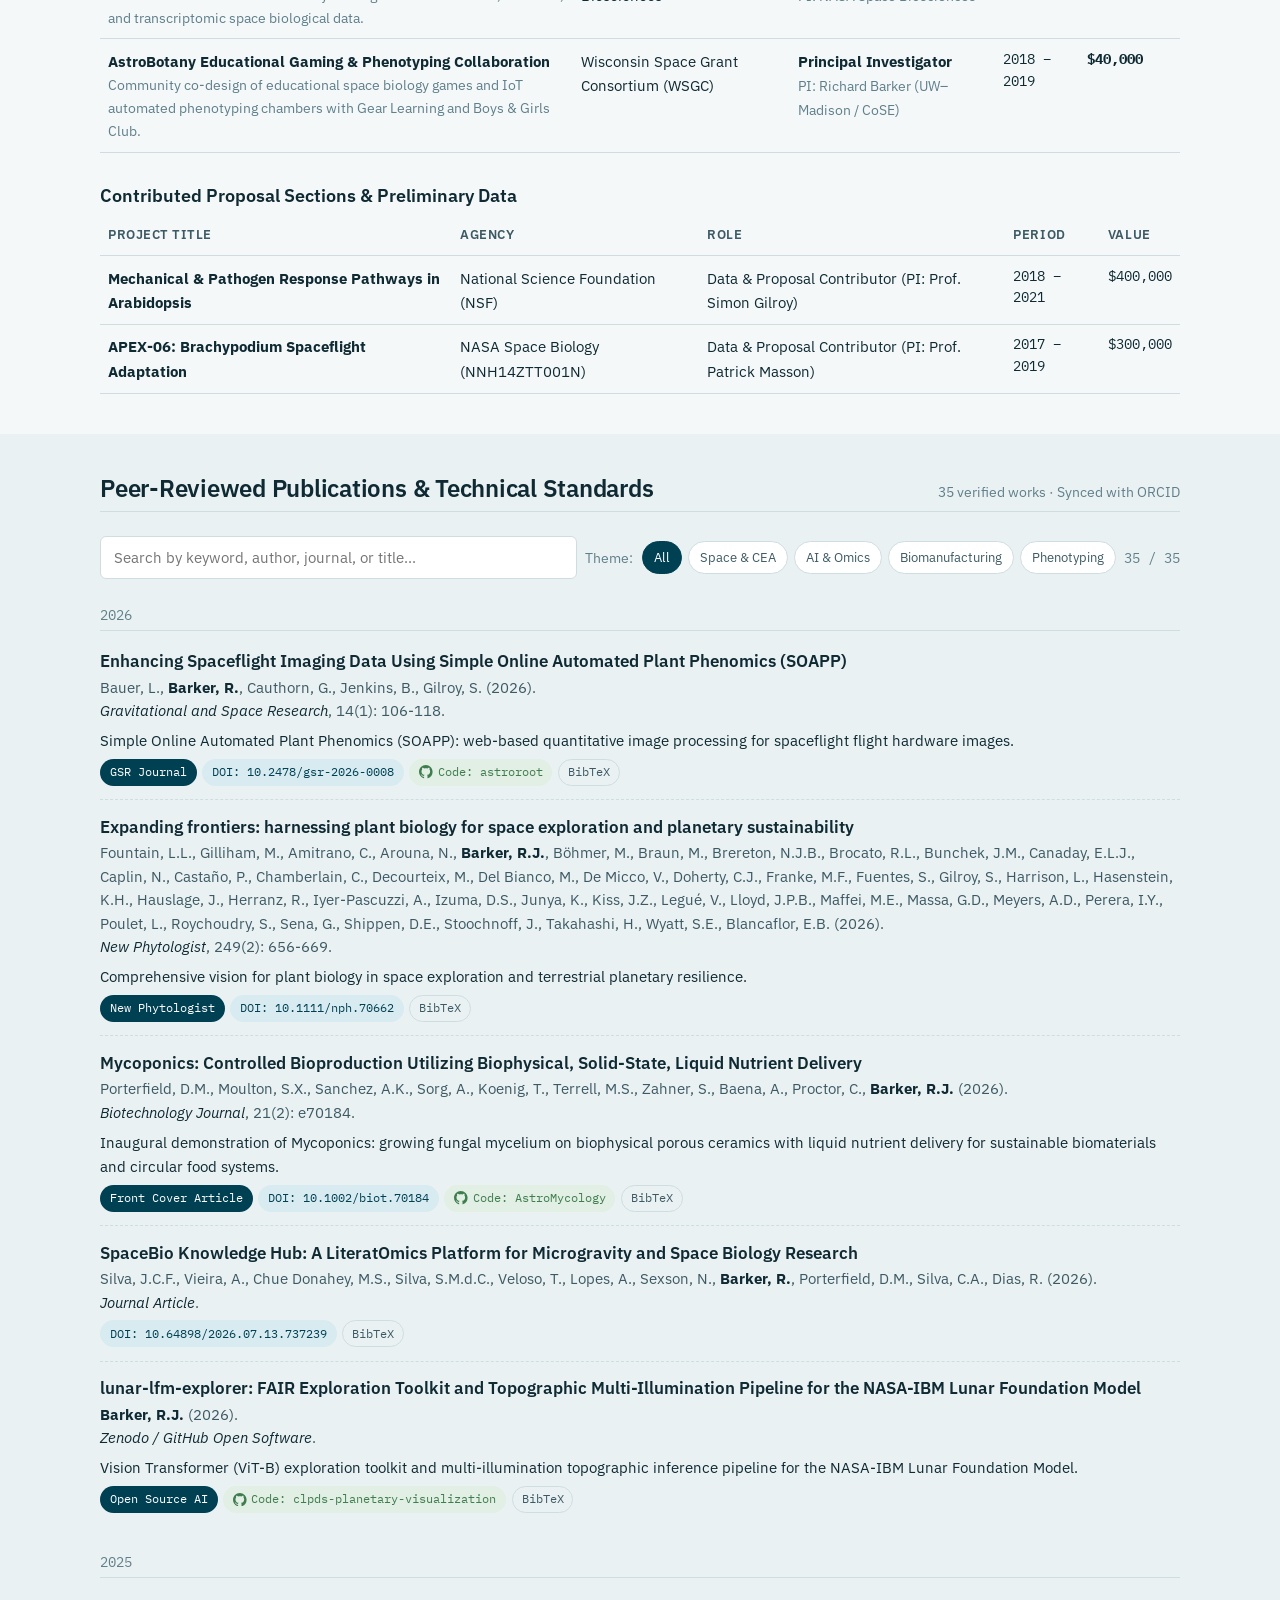
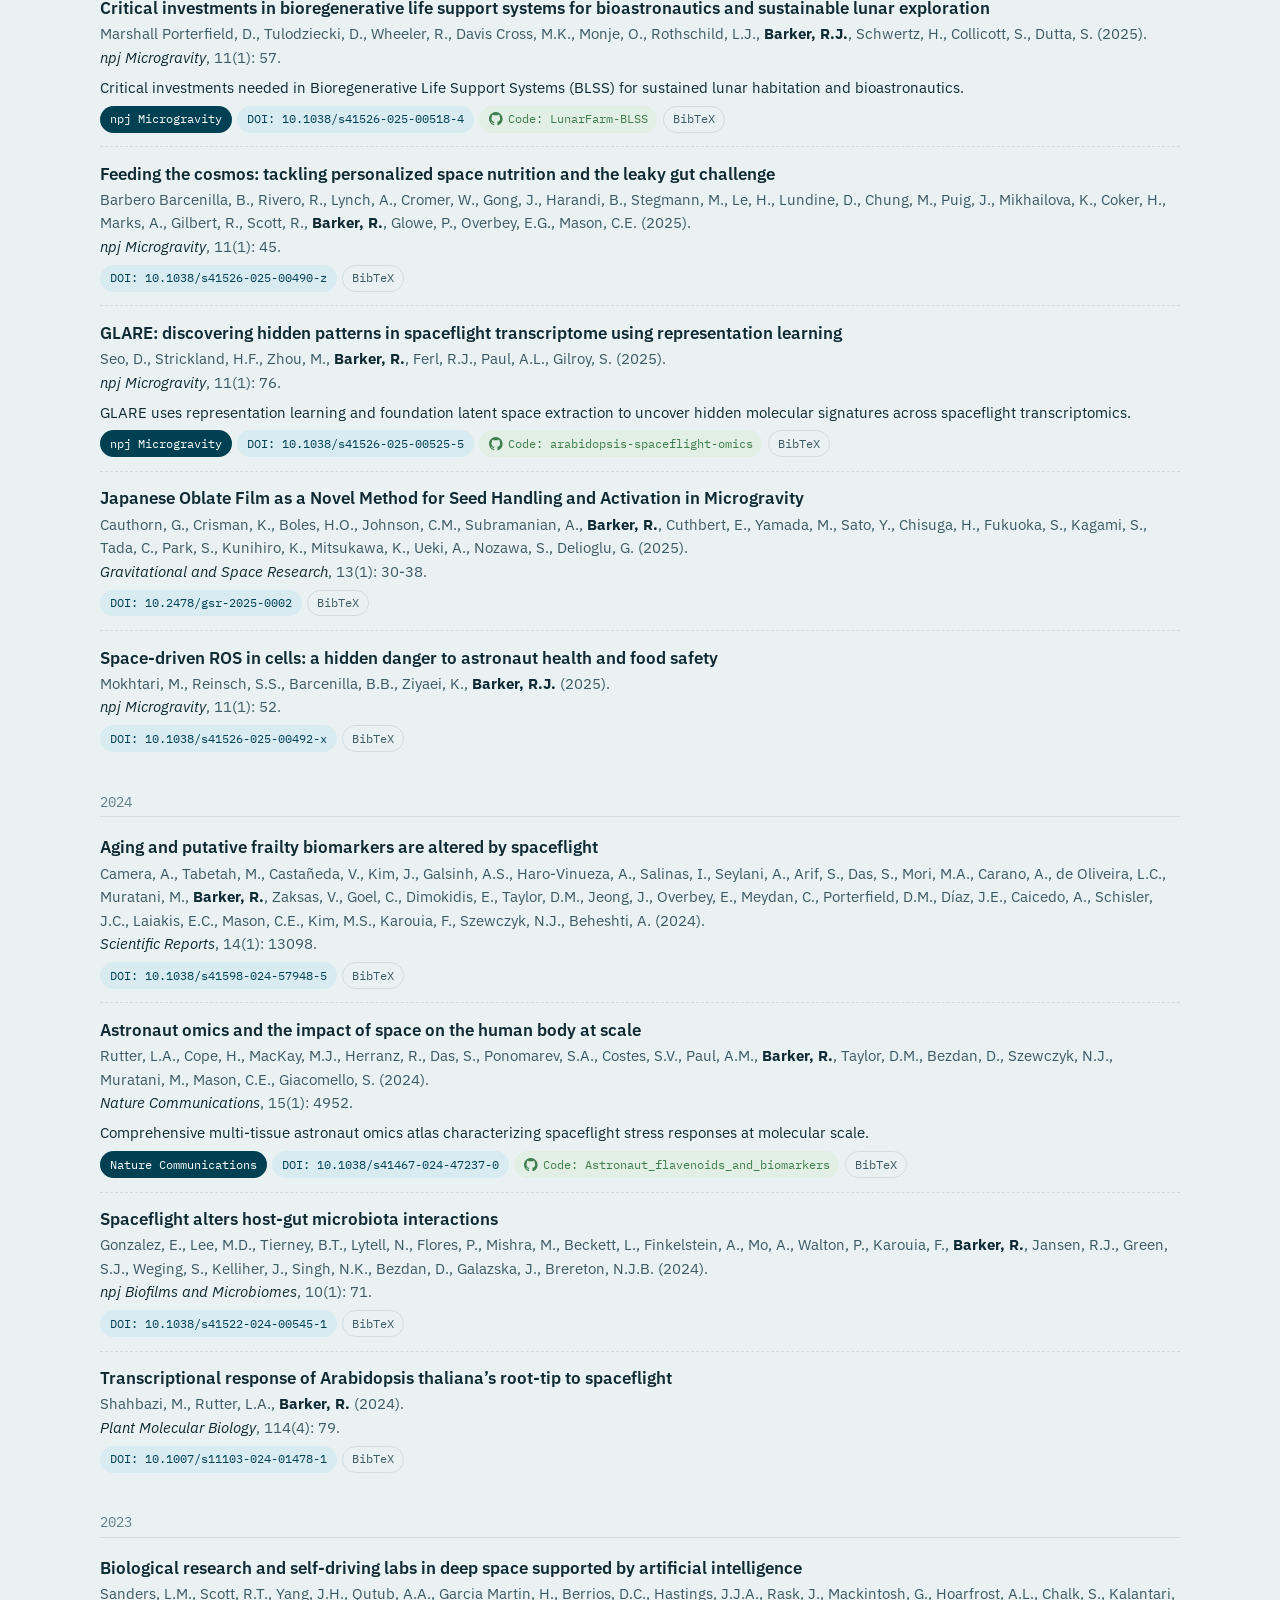
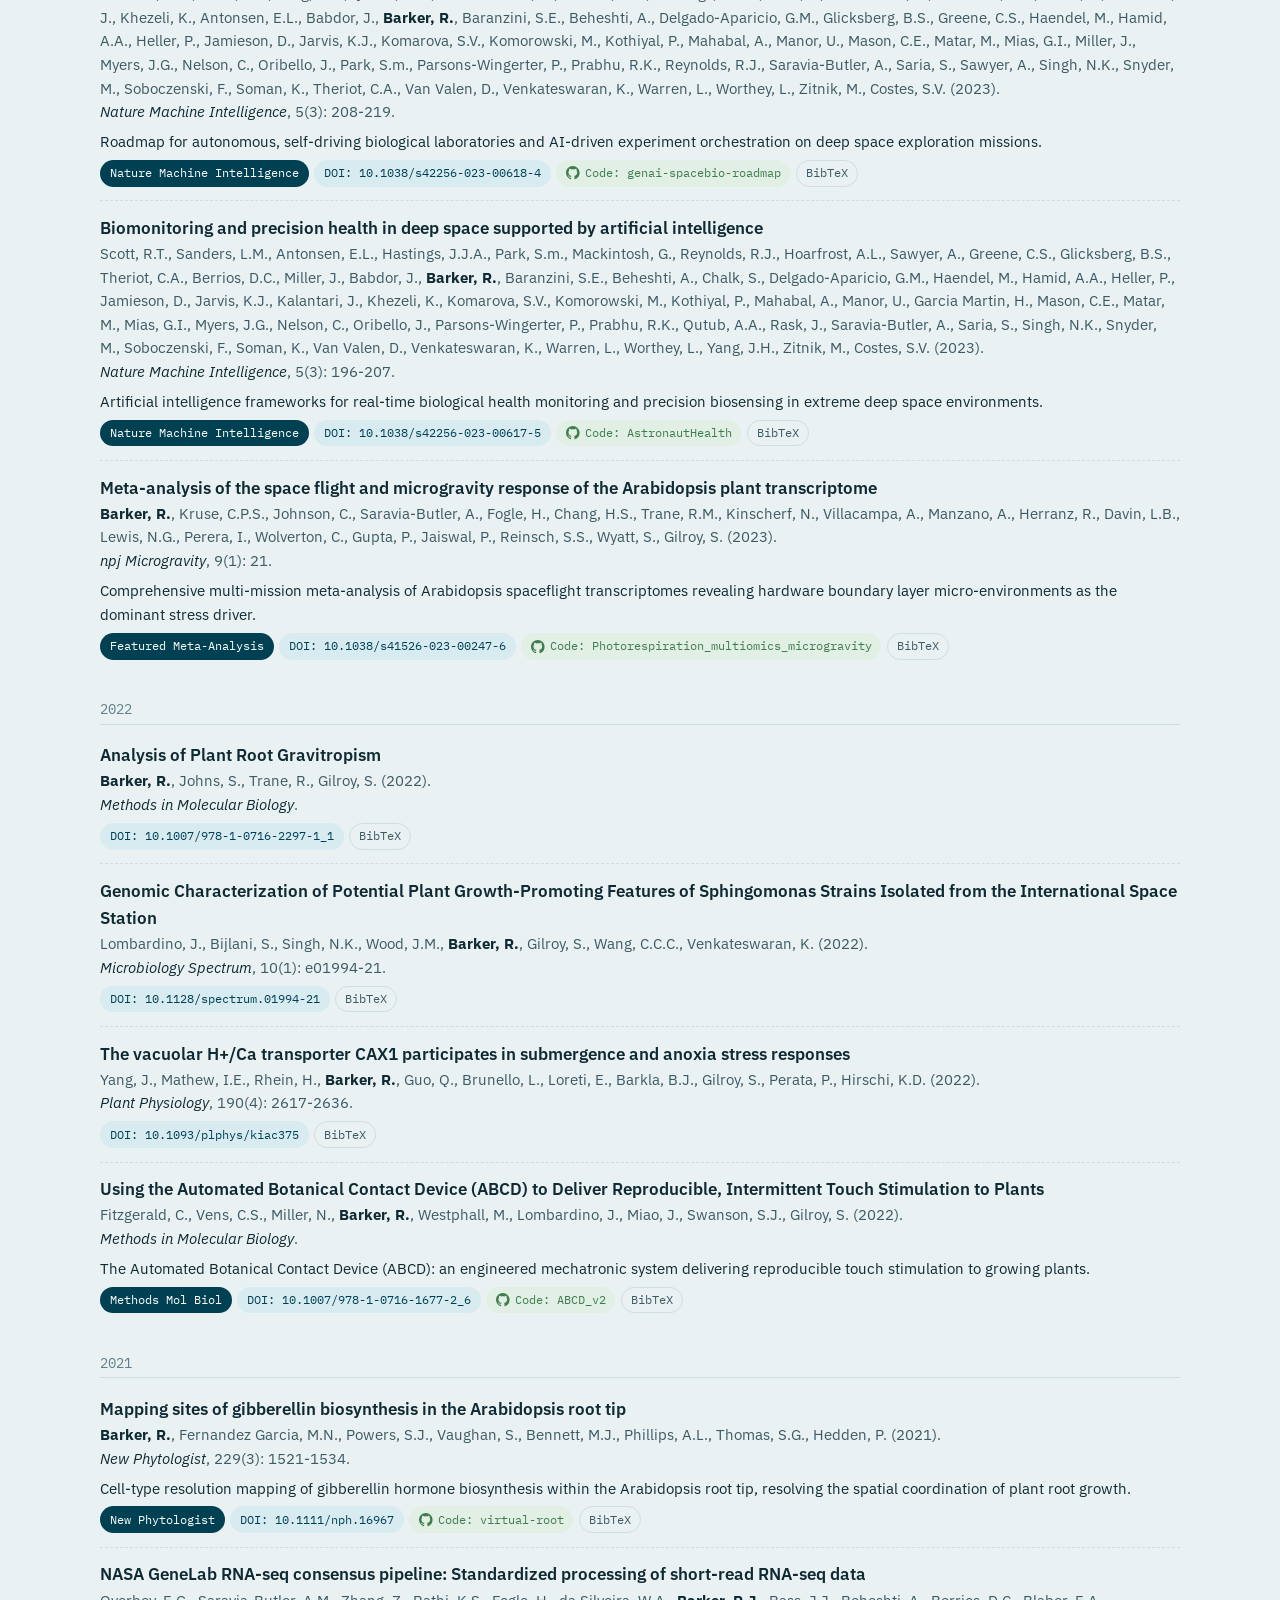
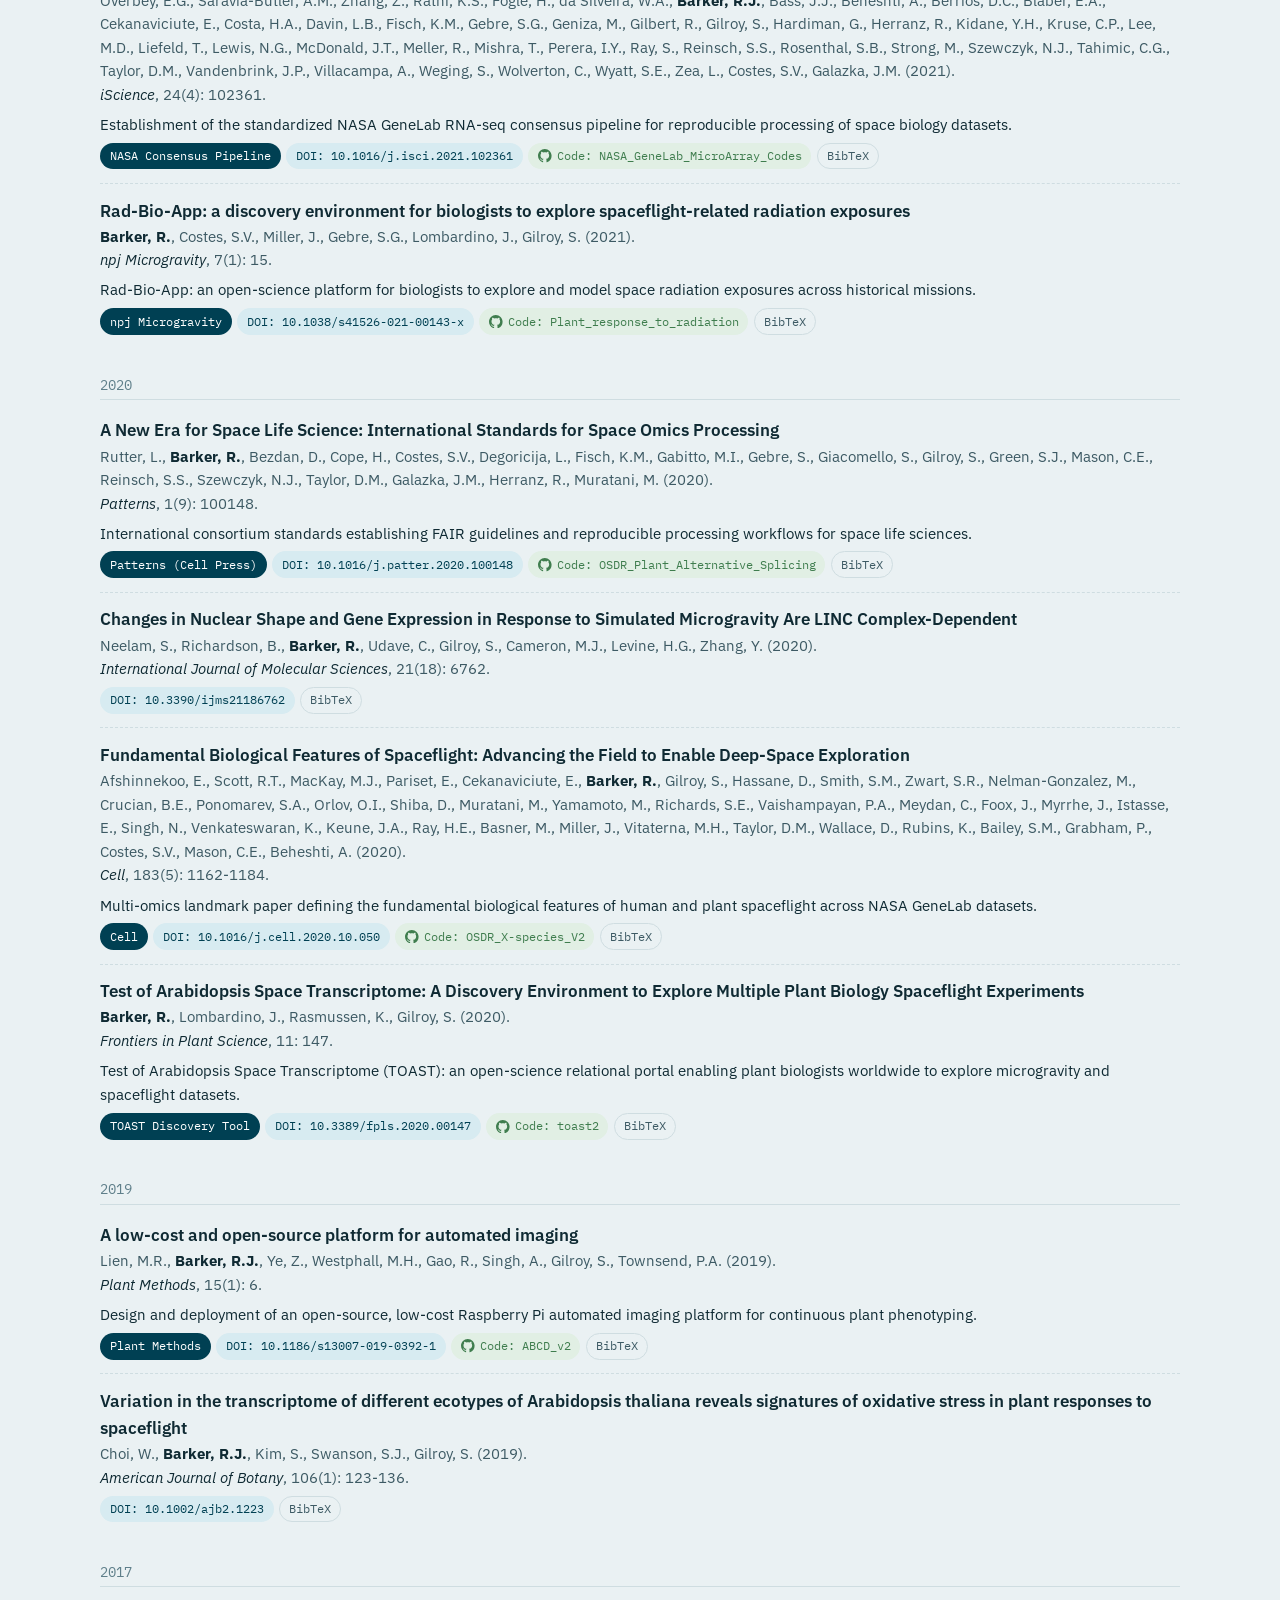
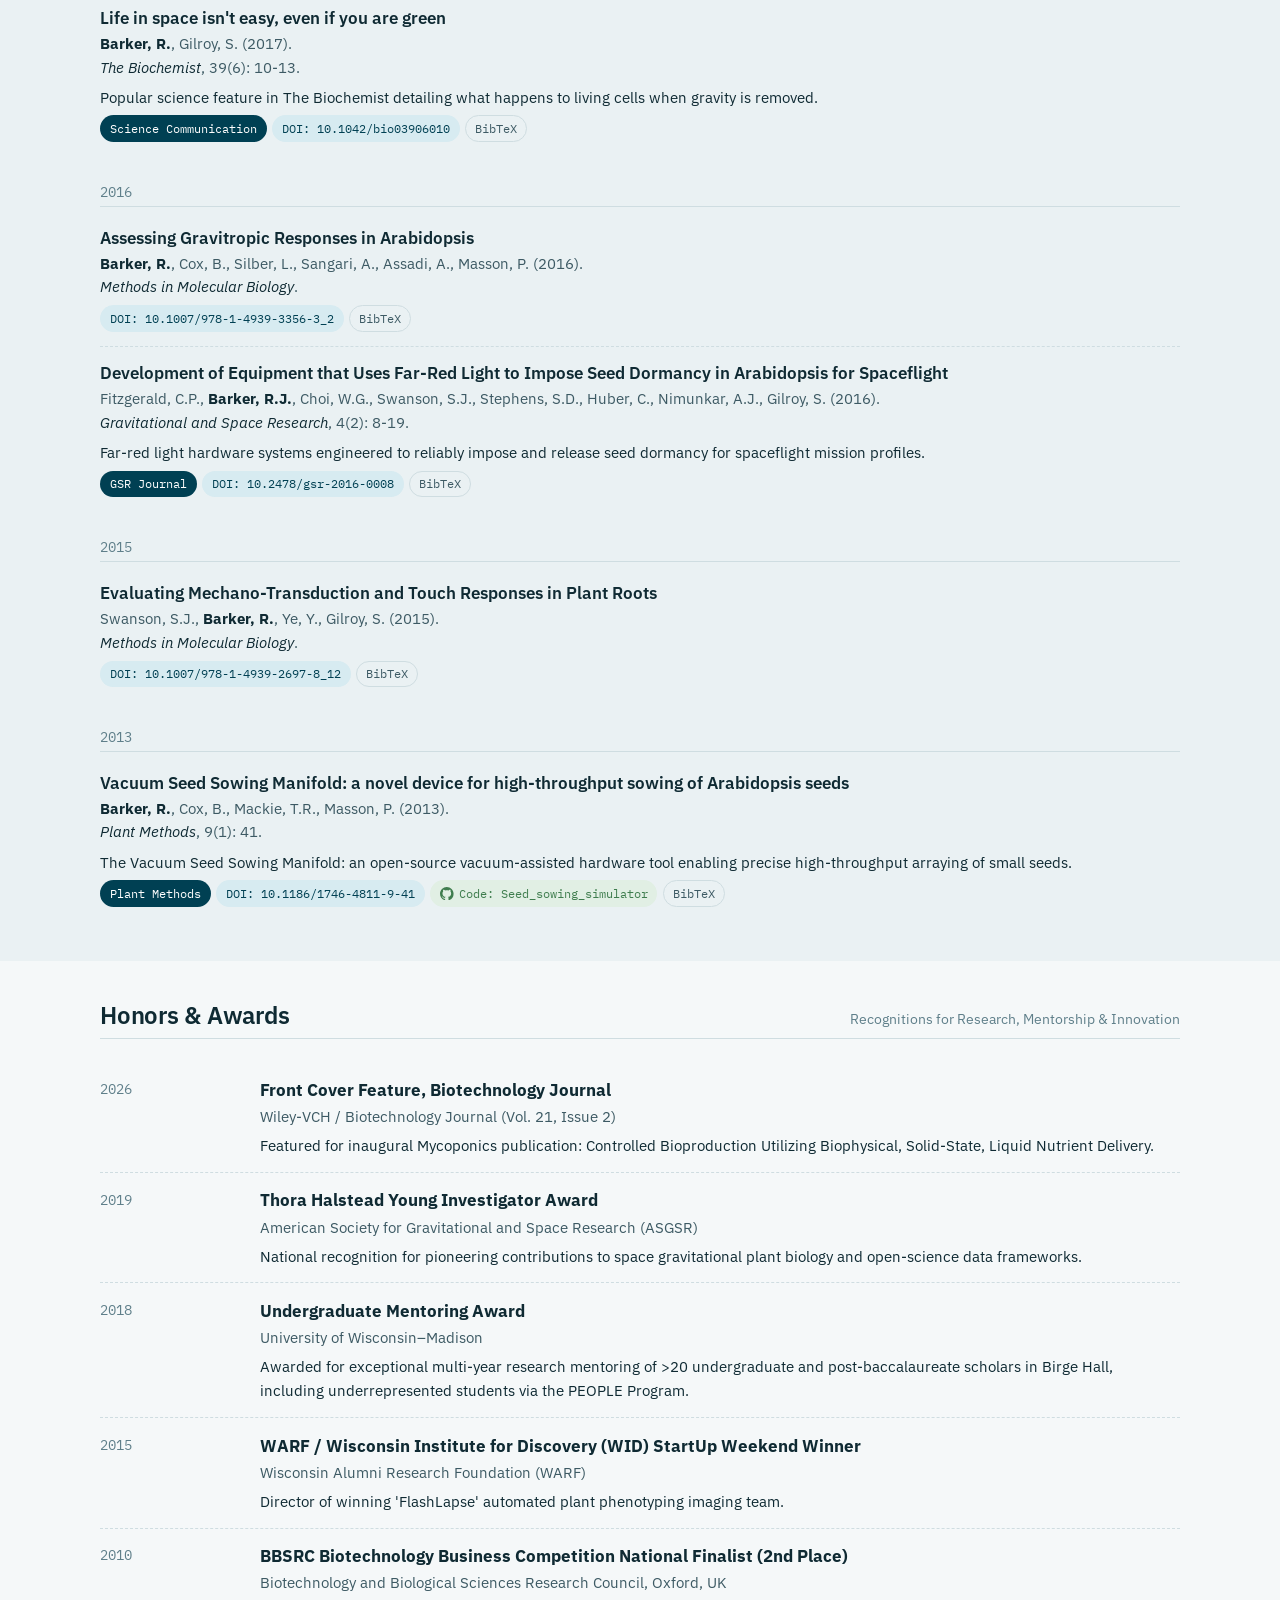
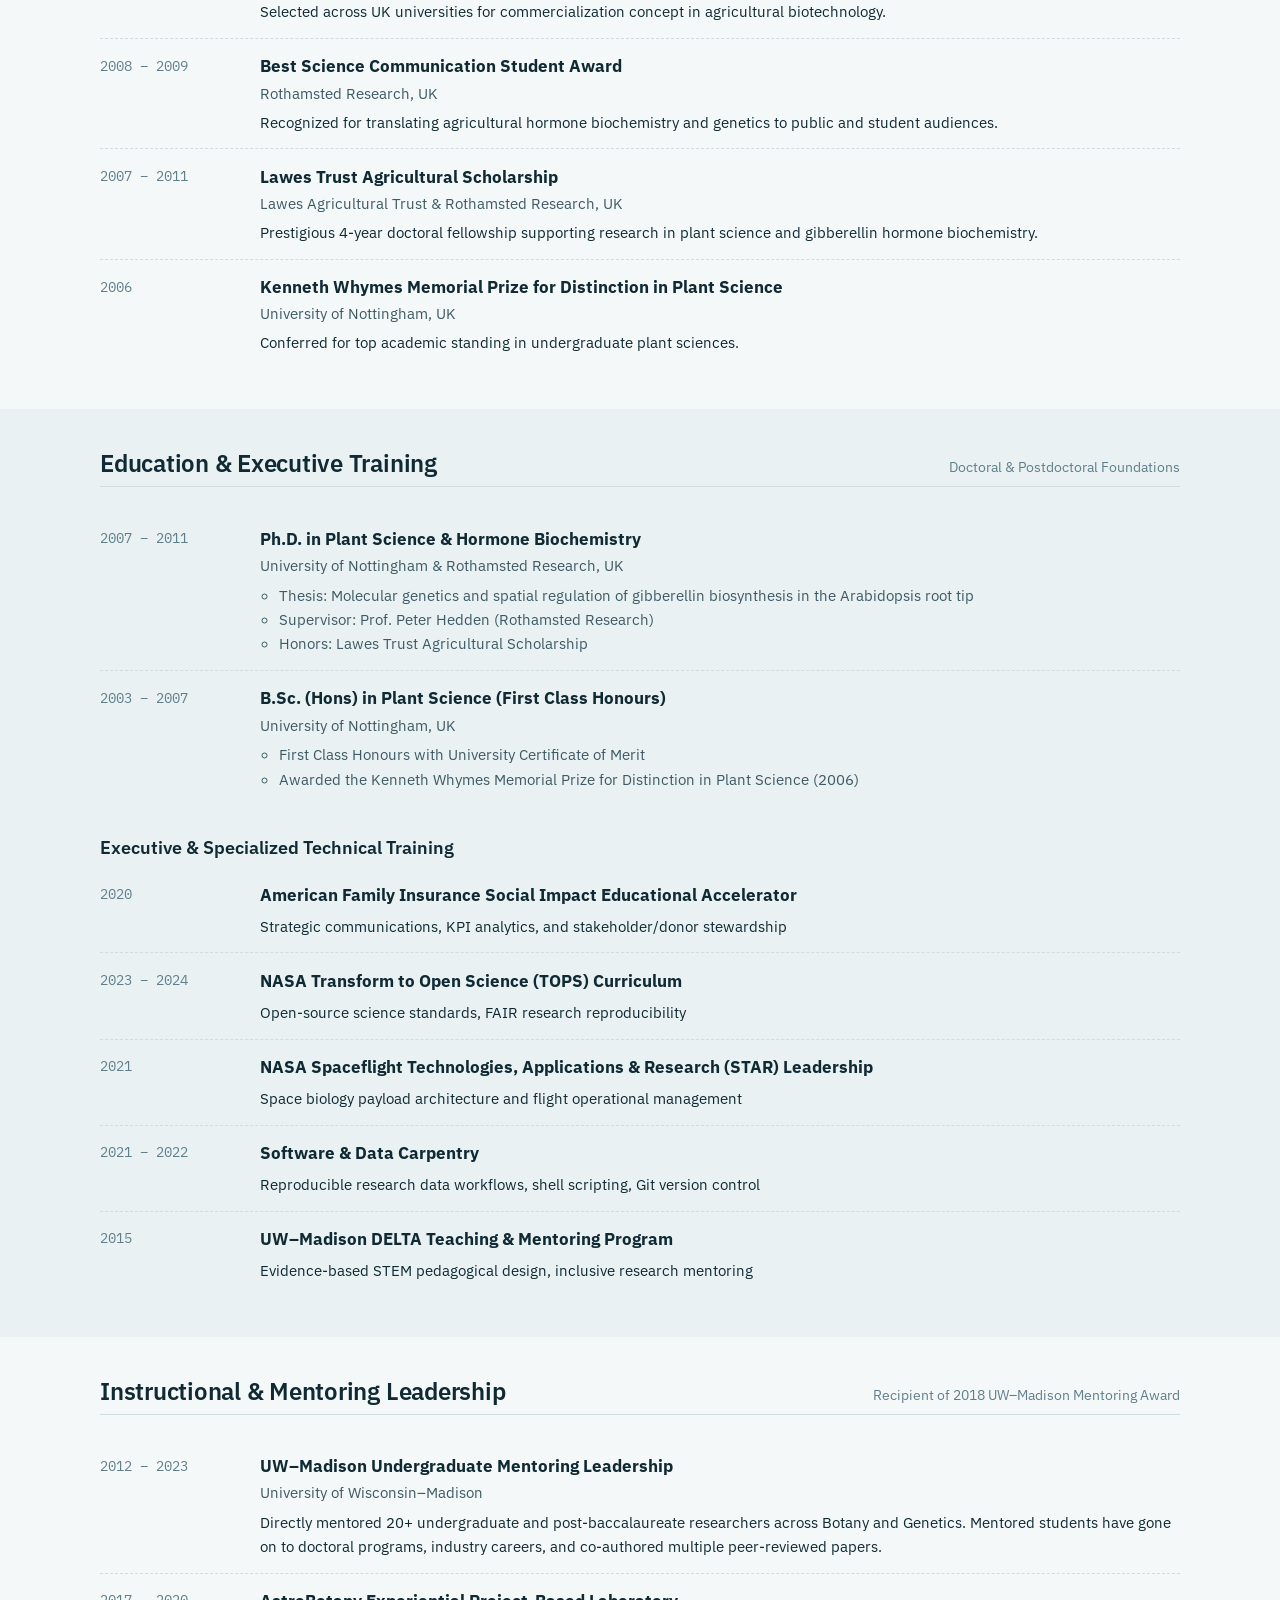
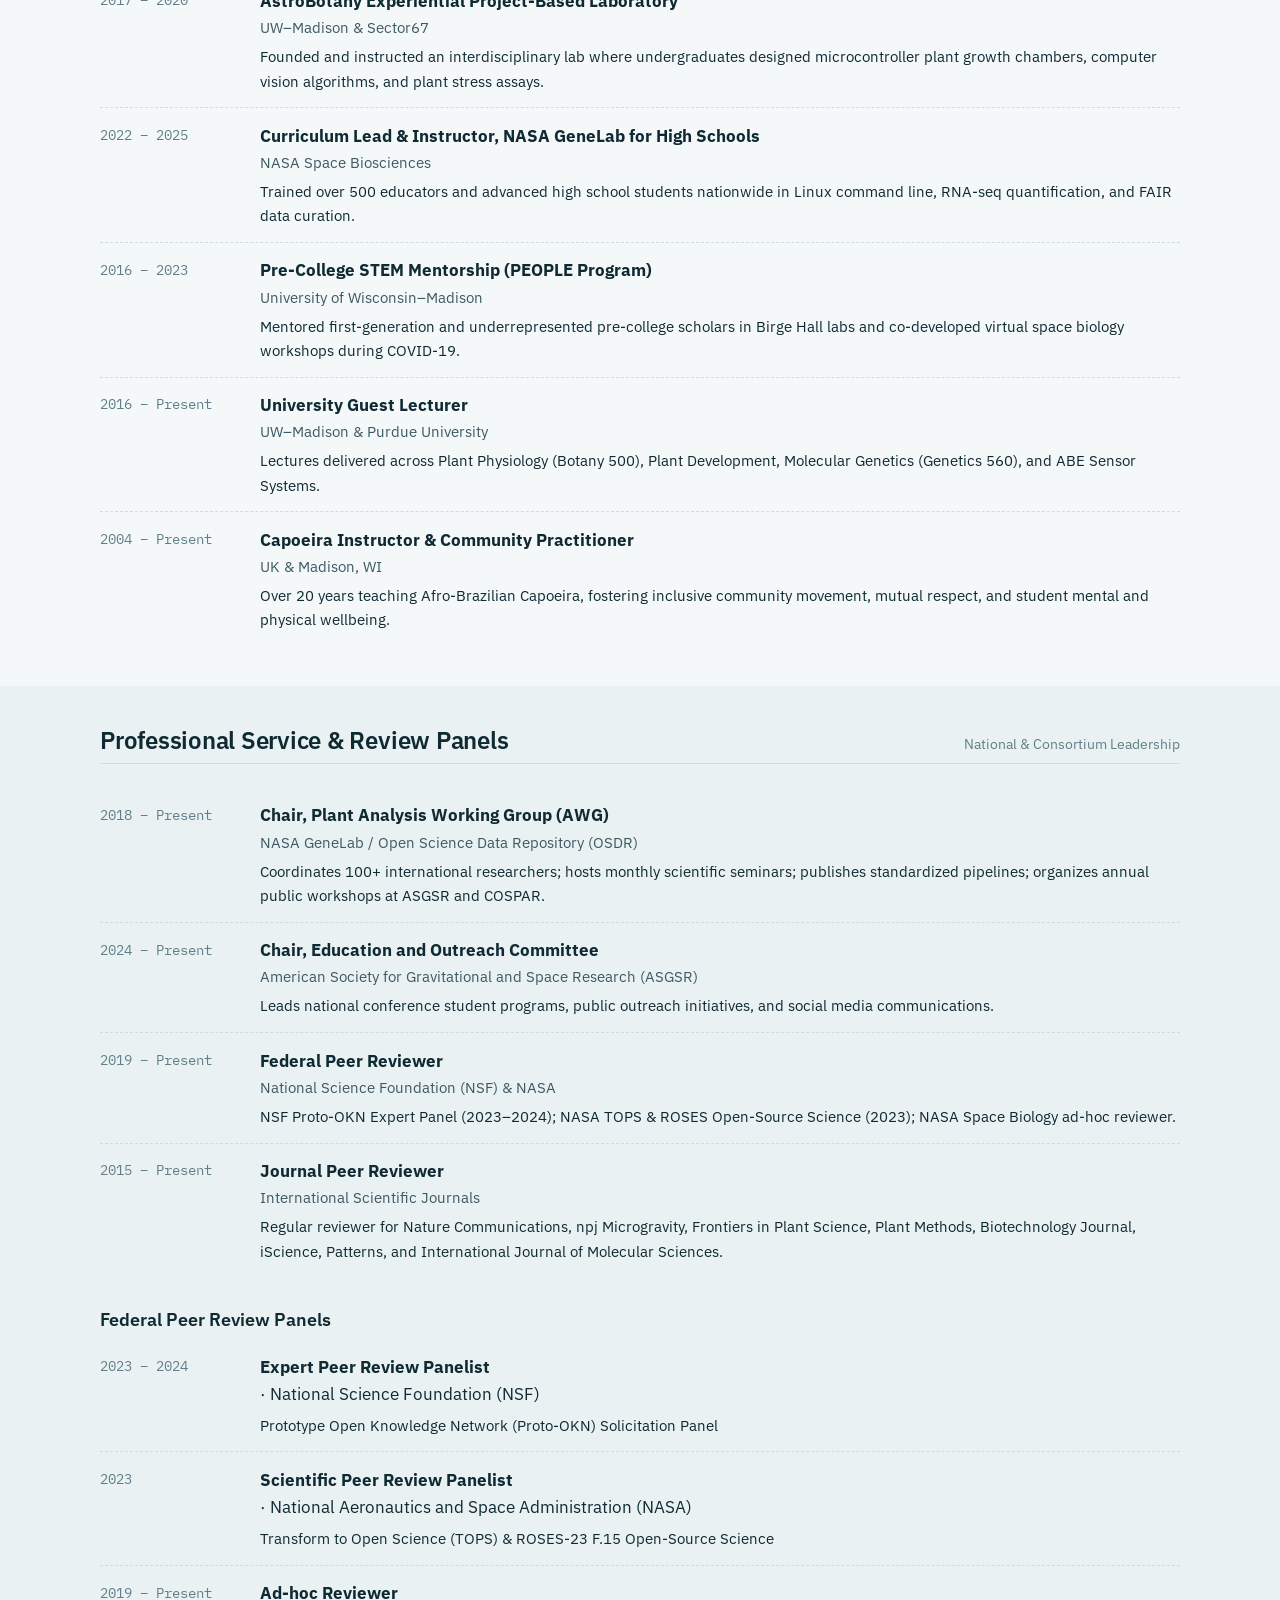
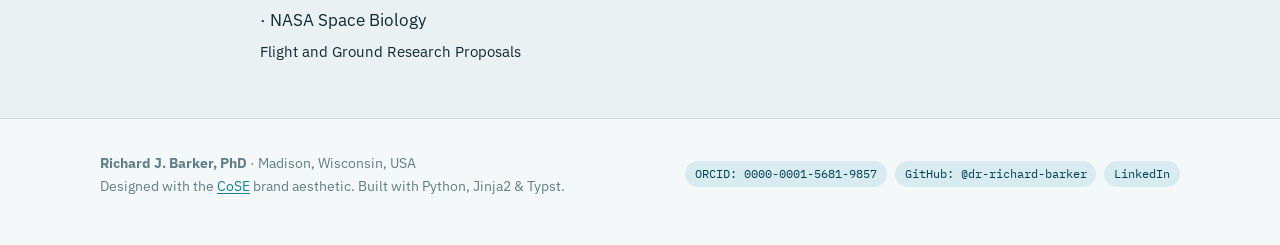
==== commit 3e996c03: "Add Project Hubs section and nav link to homepage The CoSE side rail is being retired, so cross-site" ====
--- a/academic/index.html
+++ b/academic/index.html
@@ -87,6 +87,7 @@
         <a href="../" >Home</a>
         <a href="../academic/" aria-current="page">Academic CV</a>
         <a href="../general/" >Overview</a>
+        <a href="../#hubs">Hubs</a>
         <a href="../projects/" >Tools & Repos</a>
         <a href="../graph/" >Knowledge Graph</a>
       </nav>
--- a/static/css/theme.css
+++ b/static/css/theme.css
@@ -87,15 +87,15 @@
   -webkit-backdrop-filter: saturate(1.4) blur(10px);
   border-bottom: 1px solid var(--rule);
 }
-.site-header .wrap { display: flex; align-items: center; gap: 1rem; min-height: 4rem; }
+.site-header .wrap { display: flex; align-items: center; gap: .75rem; min-height: 4rem; }
 .brand { display: flex; align-items: center; gap: .6rem; text-decoration: none; color: var(--ink); font-weight: 600; white-space: nowrap; }
 .brand-mark {
   display: grid; place-items: center; width: 2.1rem; height: 2.1rem; border-radius: 50%;
   background: var(--primary); color: var(--primary-ink); font-family: var(--mono); font-size: .8rem; letter-spacing: .02em;
 }
 .brand small { display: block; font-weight: 400; color: var(--muted); font-size: .75rem; line-height: 1.1; }
-.site-nav { display: flex; gap: .25rem; margin-left: auto; flex-wrap: wrap; }
-.site-nav a { color: var(--ink-soft); text-decoration: none; padding: .4rem .65rem; border-radius: var(--radius-sm); font-size: .95rem; }
+.site-nav { display: flex; gap: .15rem; margin-left: auto; flex-wrap: wrap; }
+.site-nav a { color: var(--ink-soft); text-decoration: none; padding: .4rem .5rem; border-radius: var(--radius-sm); font-size: .95rem; }
 .site-nav a:hover, .site-nav a[aria-current="page"] { background: var(--surface-2); color: var(--ink); }
 
 .header-tools { display: flex; align-items: center; gap: .5rem; }
@@ -181,6 +181,12 @@
 .door { text-decoration: none; color: inherit; transition: transform .15s ease, border-color .15s ease; }
 .door:hover { transform: translateY(-2px); border-color: var(--accent); color: inherit; }
 .door .go { color: var(--accent); font-weight: 600; margin-top: auto; }
+
+/* Project hubs (landing): umbrella hub spans the row, themed hubs 4 → 2 → 1 across */
+.hub-grid { grid-template-columns: repeat(4, 1fr); }
+.hub-grid .featured { grid-column: 1 / -1; }
+@media (max-width: 960px) { .hub-grid { grid-template-columns: repeat(2, 1fr); } }
+@media (max-width: 560px) { .hub-grid { grid-template-columns: 1fr; } }
 
 /* Metrics */
 .metric { text-align: left; }
@@ -260,7 +266,7 @@
 /* ---------- Footer ---------- */
 .site-footer { border-top: 1px solid var(--rule); padding: 2rem 0 3rem; color: var(--muted); font-size: .9rem; }
 .site-footer .wrap { display: flex; flex-wrap: wrap; gap: 1rem; justify-content: space-between; align-items: center; }
-.site-footer .links { display: flex; gap: .5rem; }
+.site-footer .links { display: flex; flex-wrap: wrap; gap: .5rem; }
 
 .note { font-size: .9rem; color: var(--muted); }
 .callout { border-left: 3px solid var(--accent); background: var(--surface); padding: 1rem 1.25rem; border-radius: 0 var(--radius-sm) var(--radius-sm) 0; }
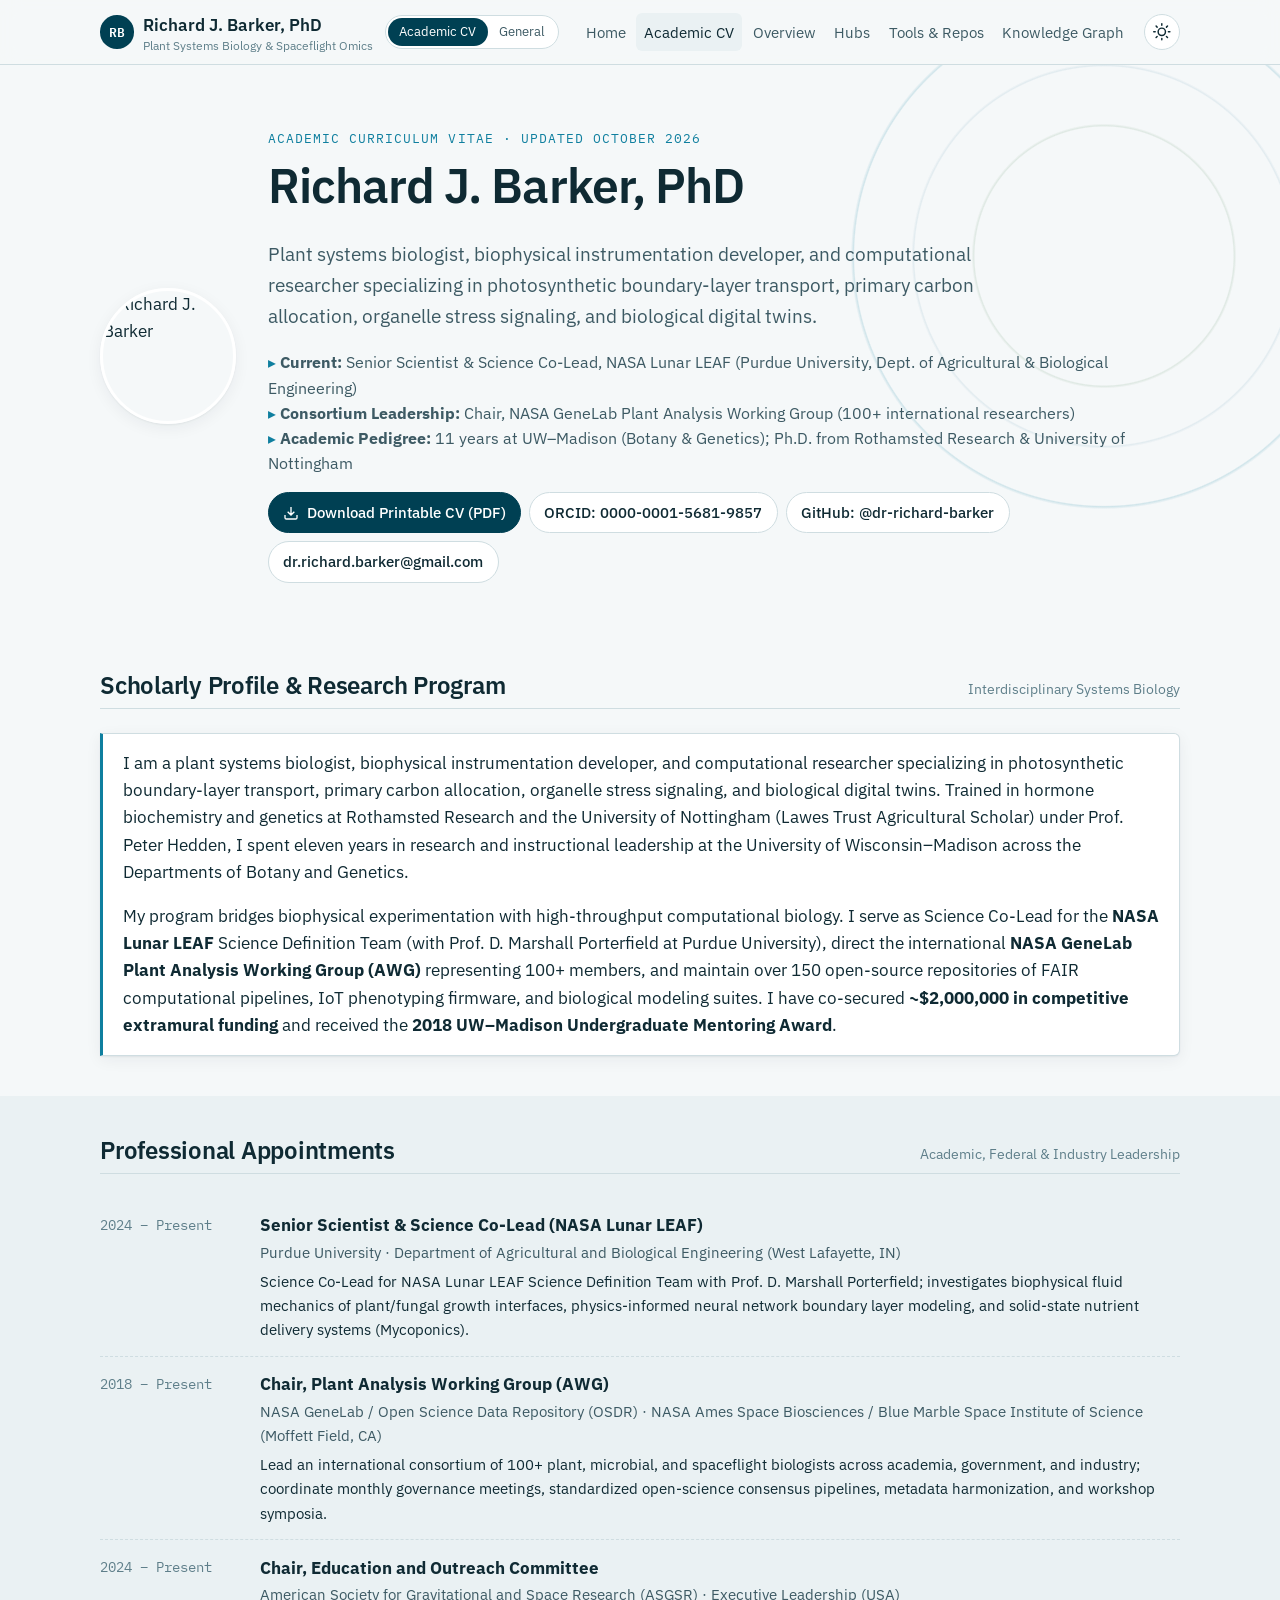
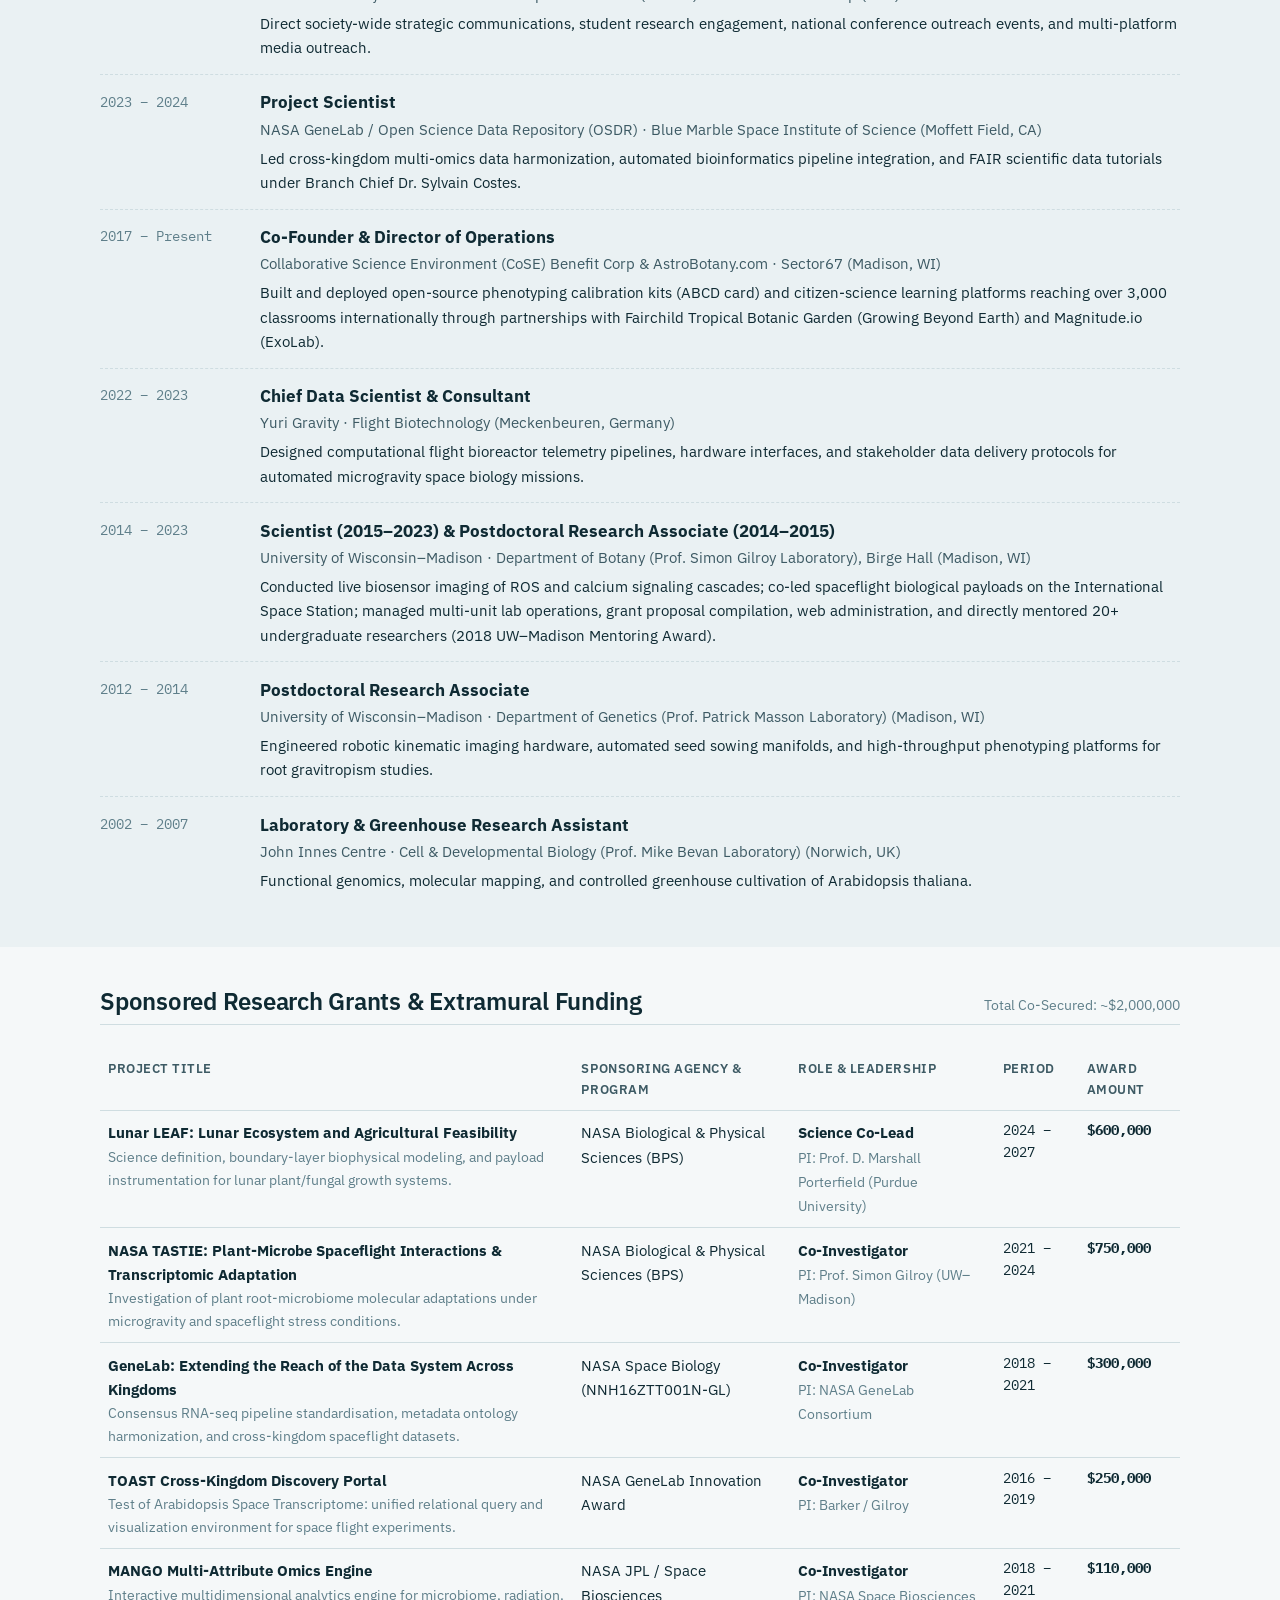
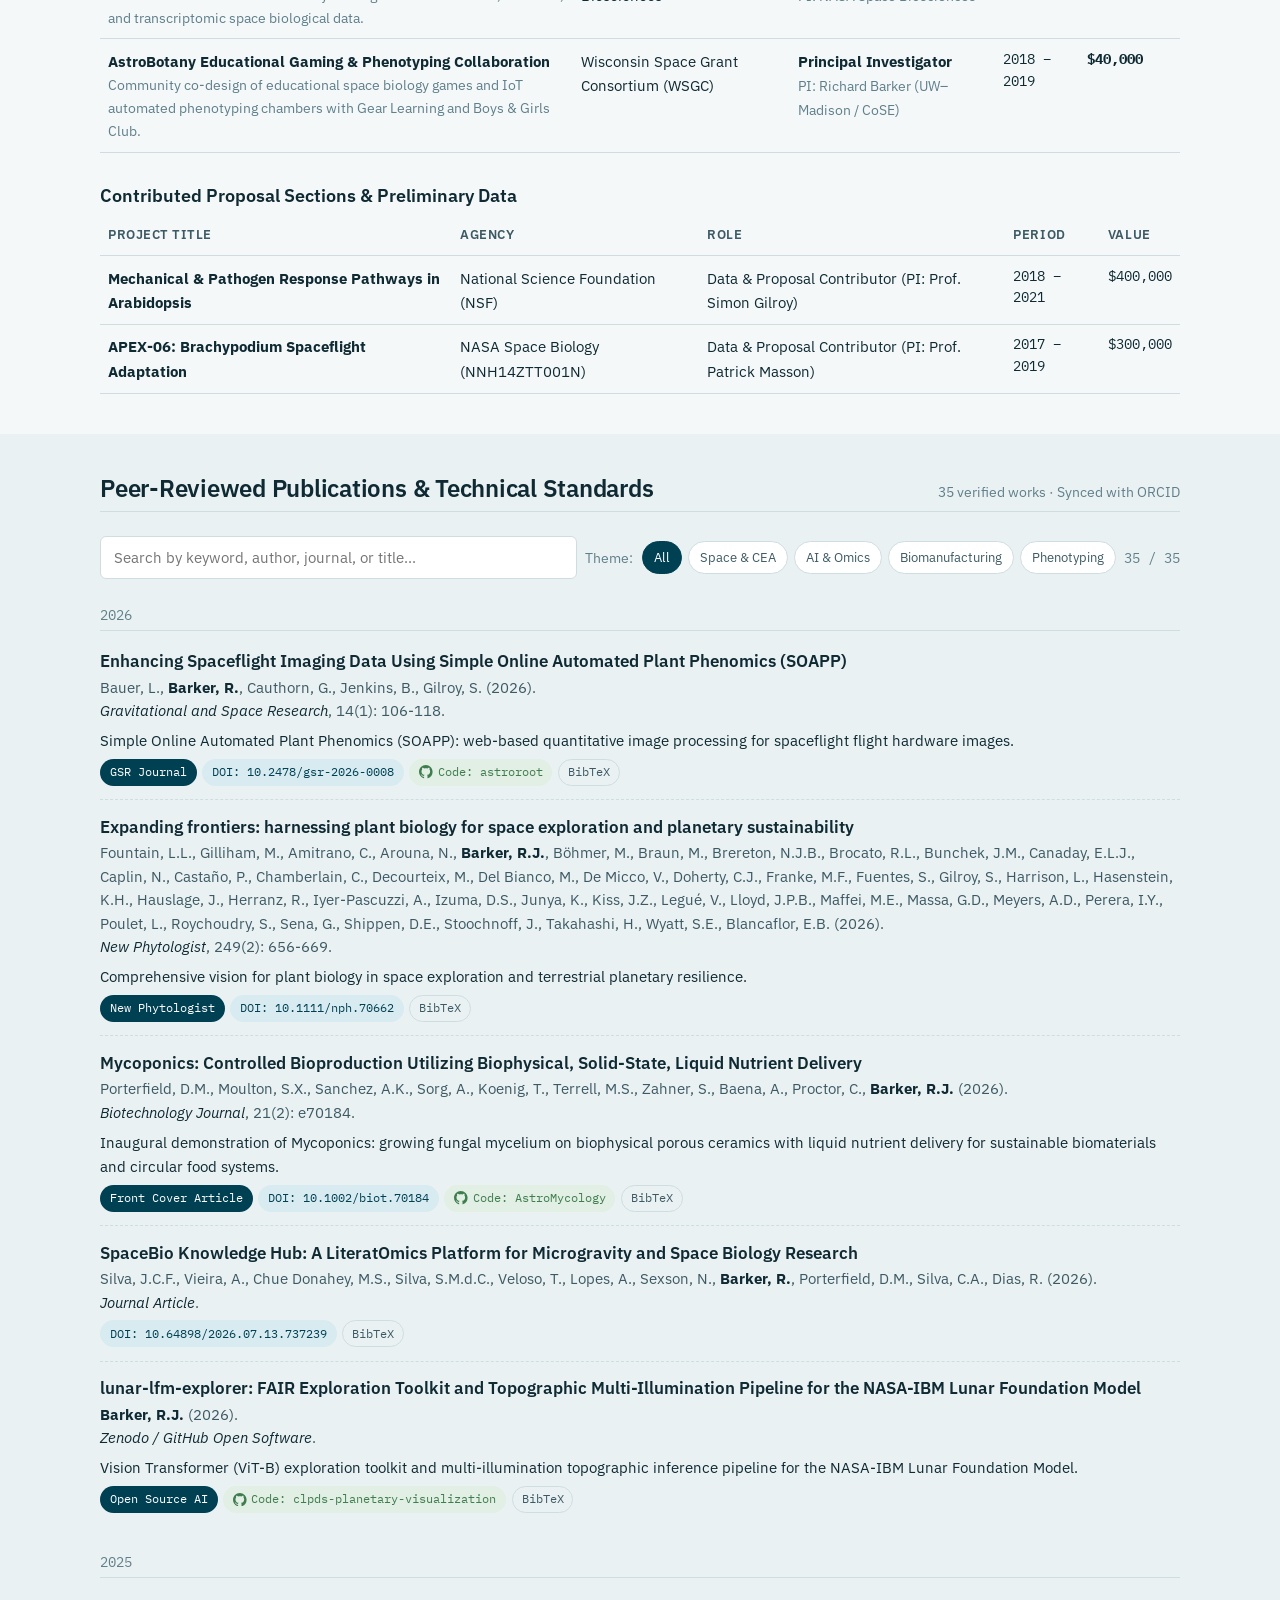
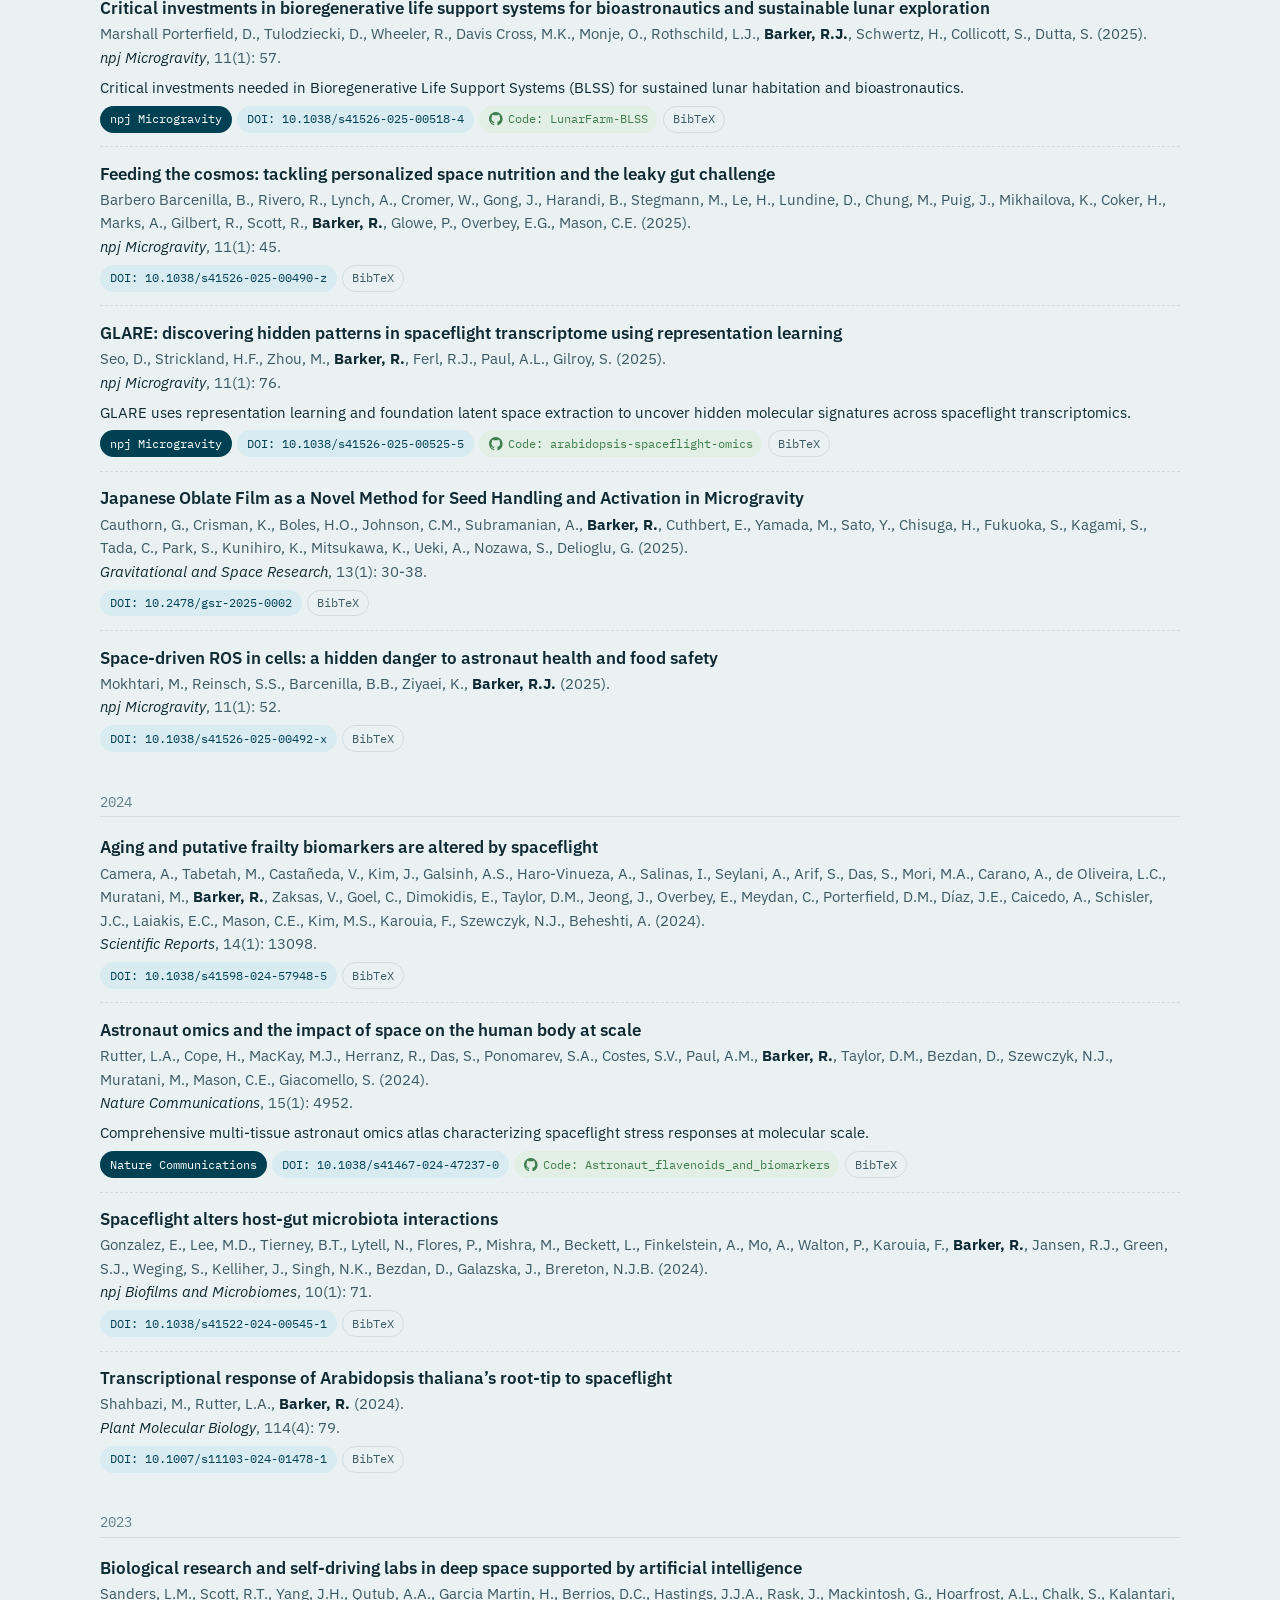
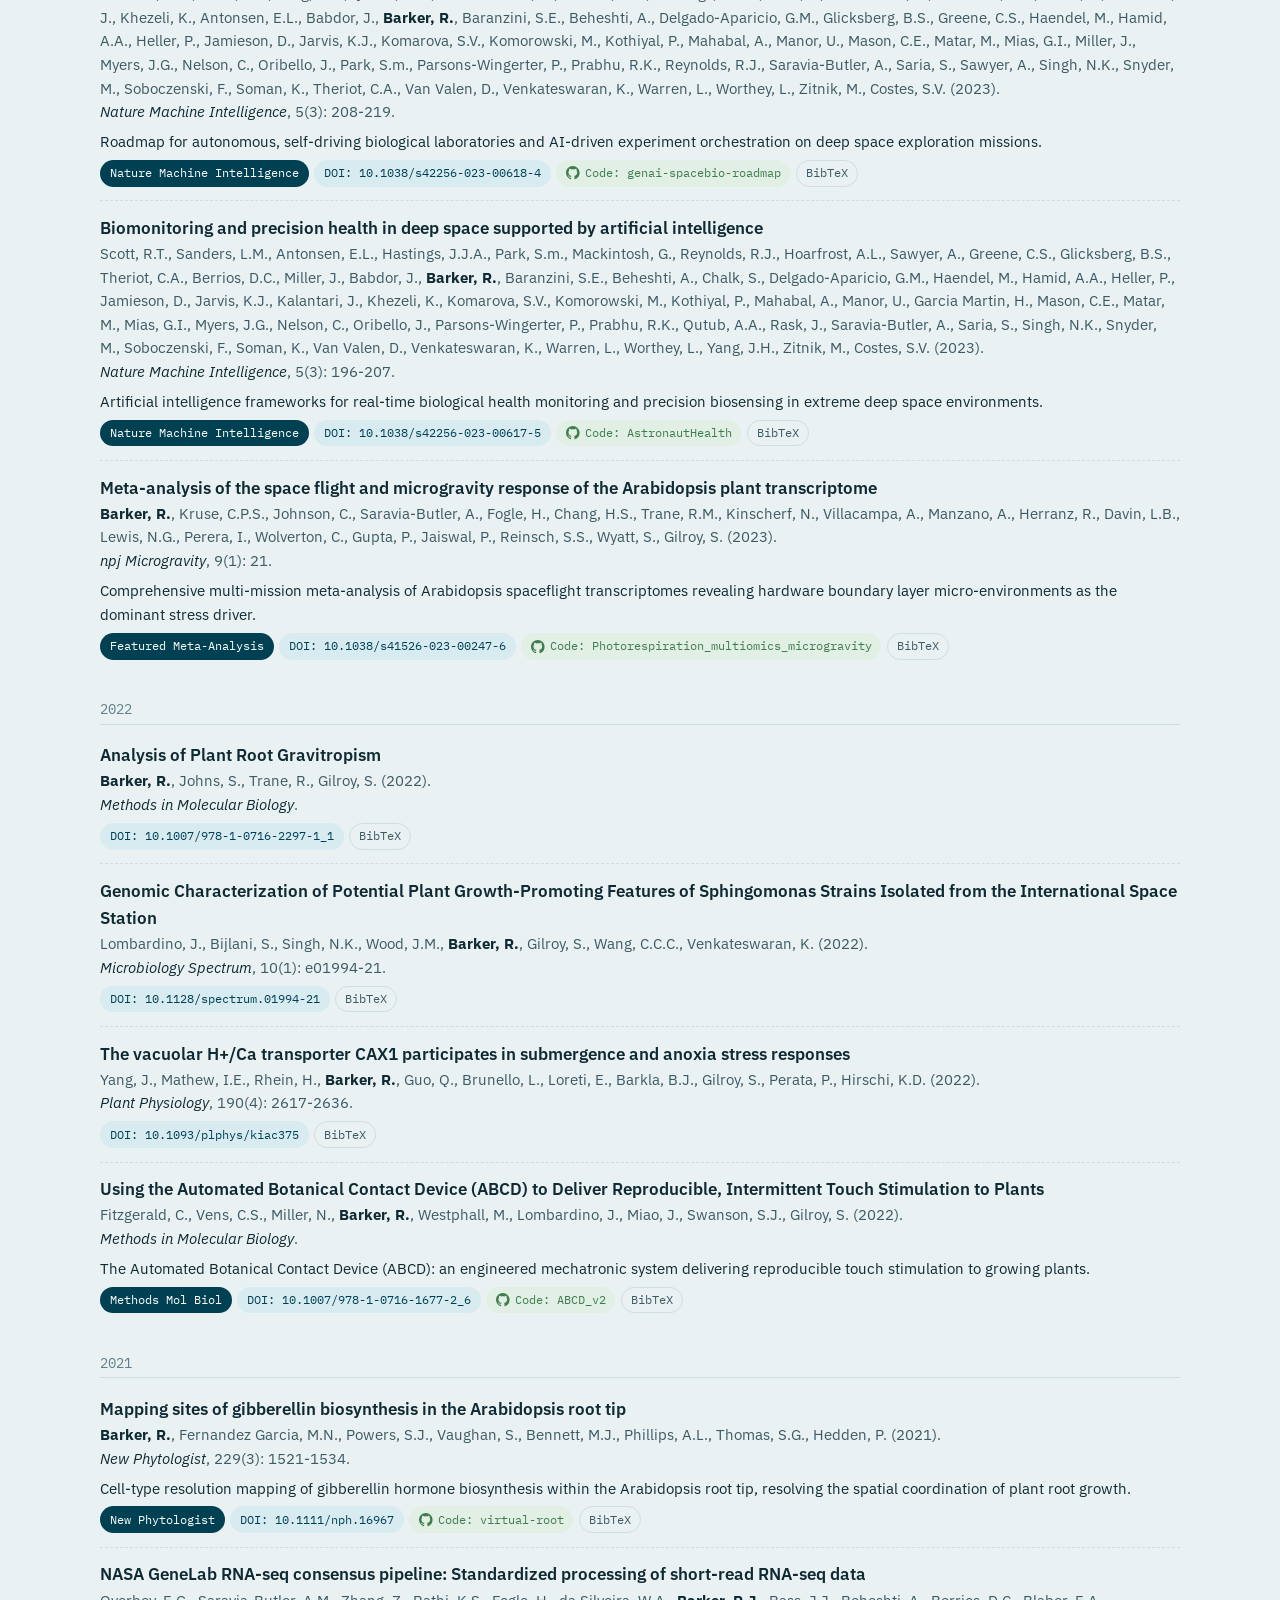
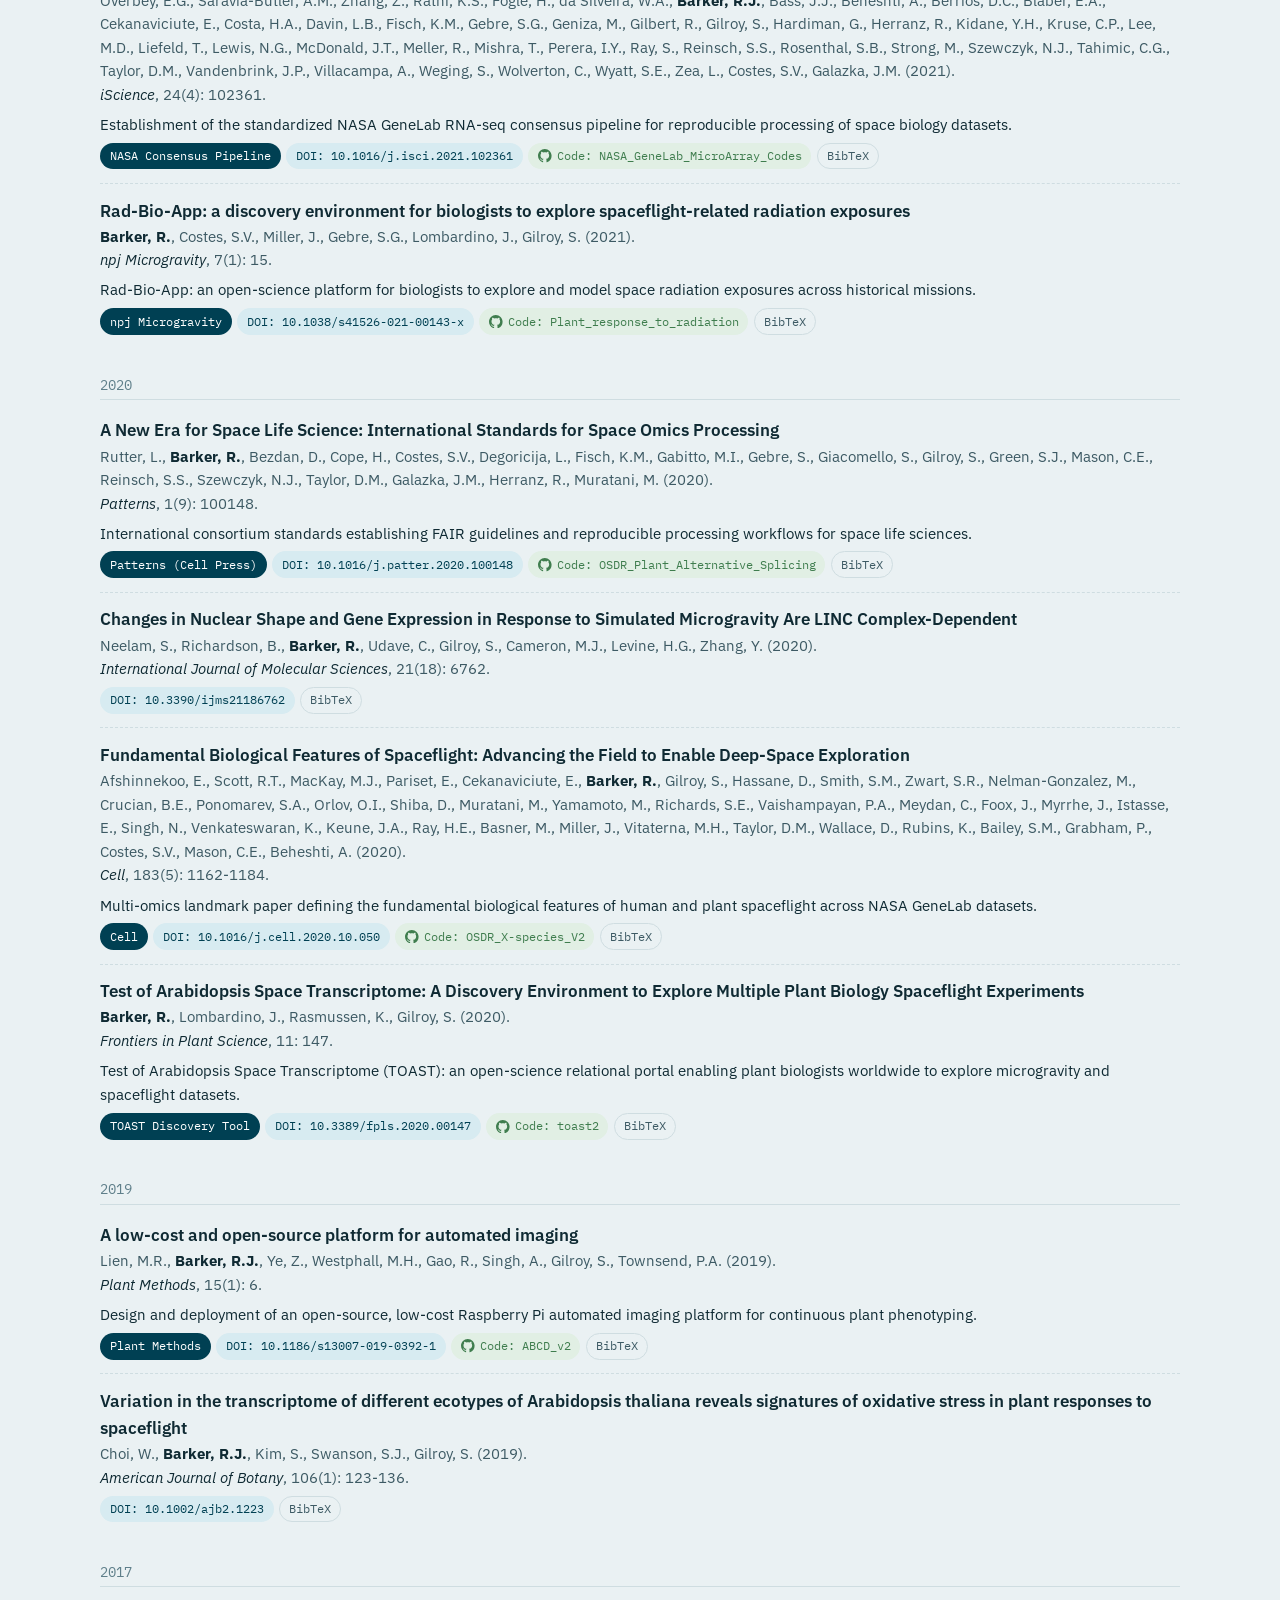
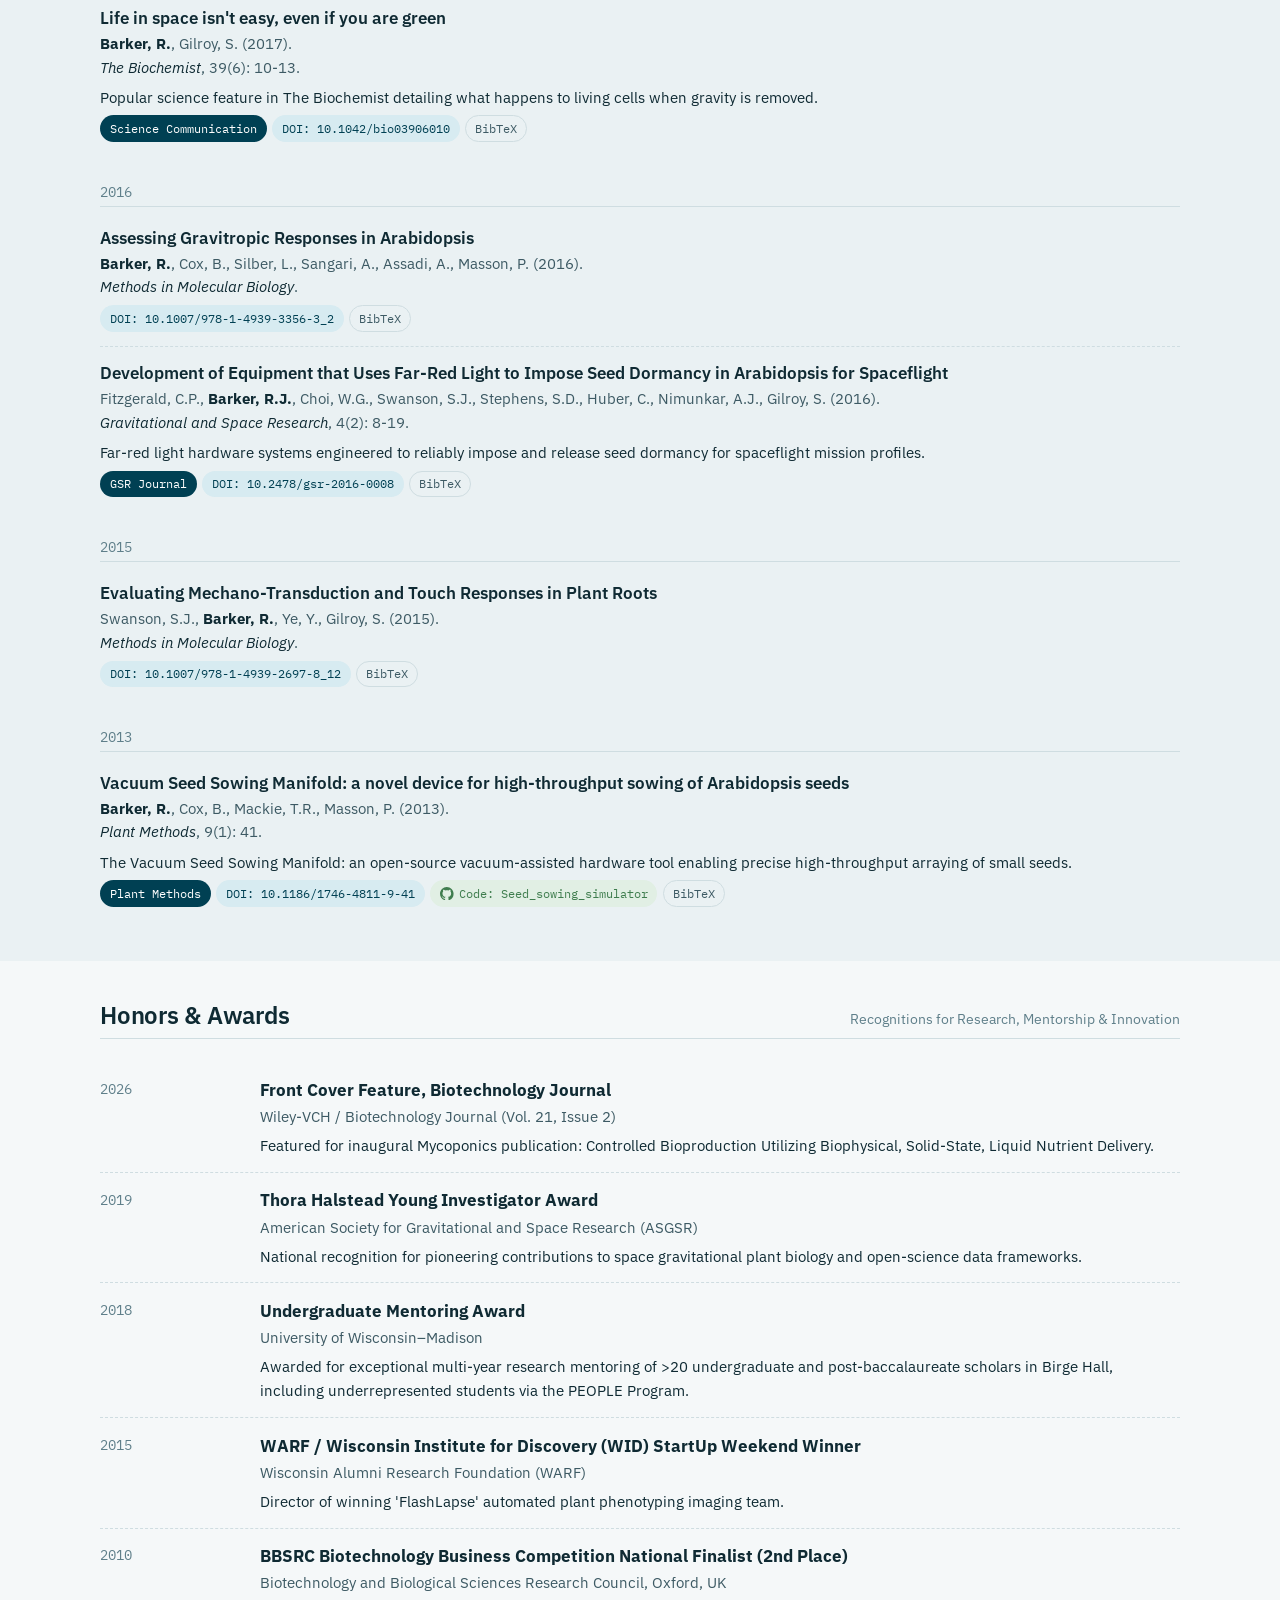
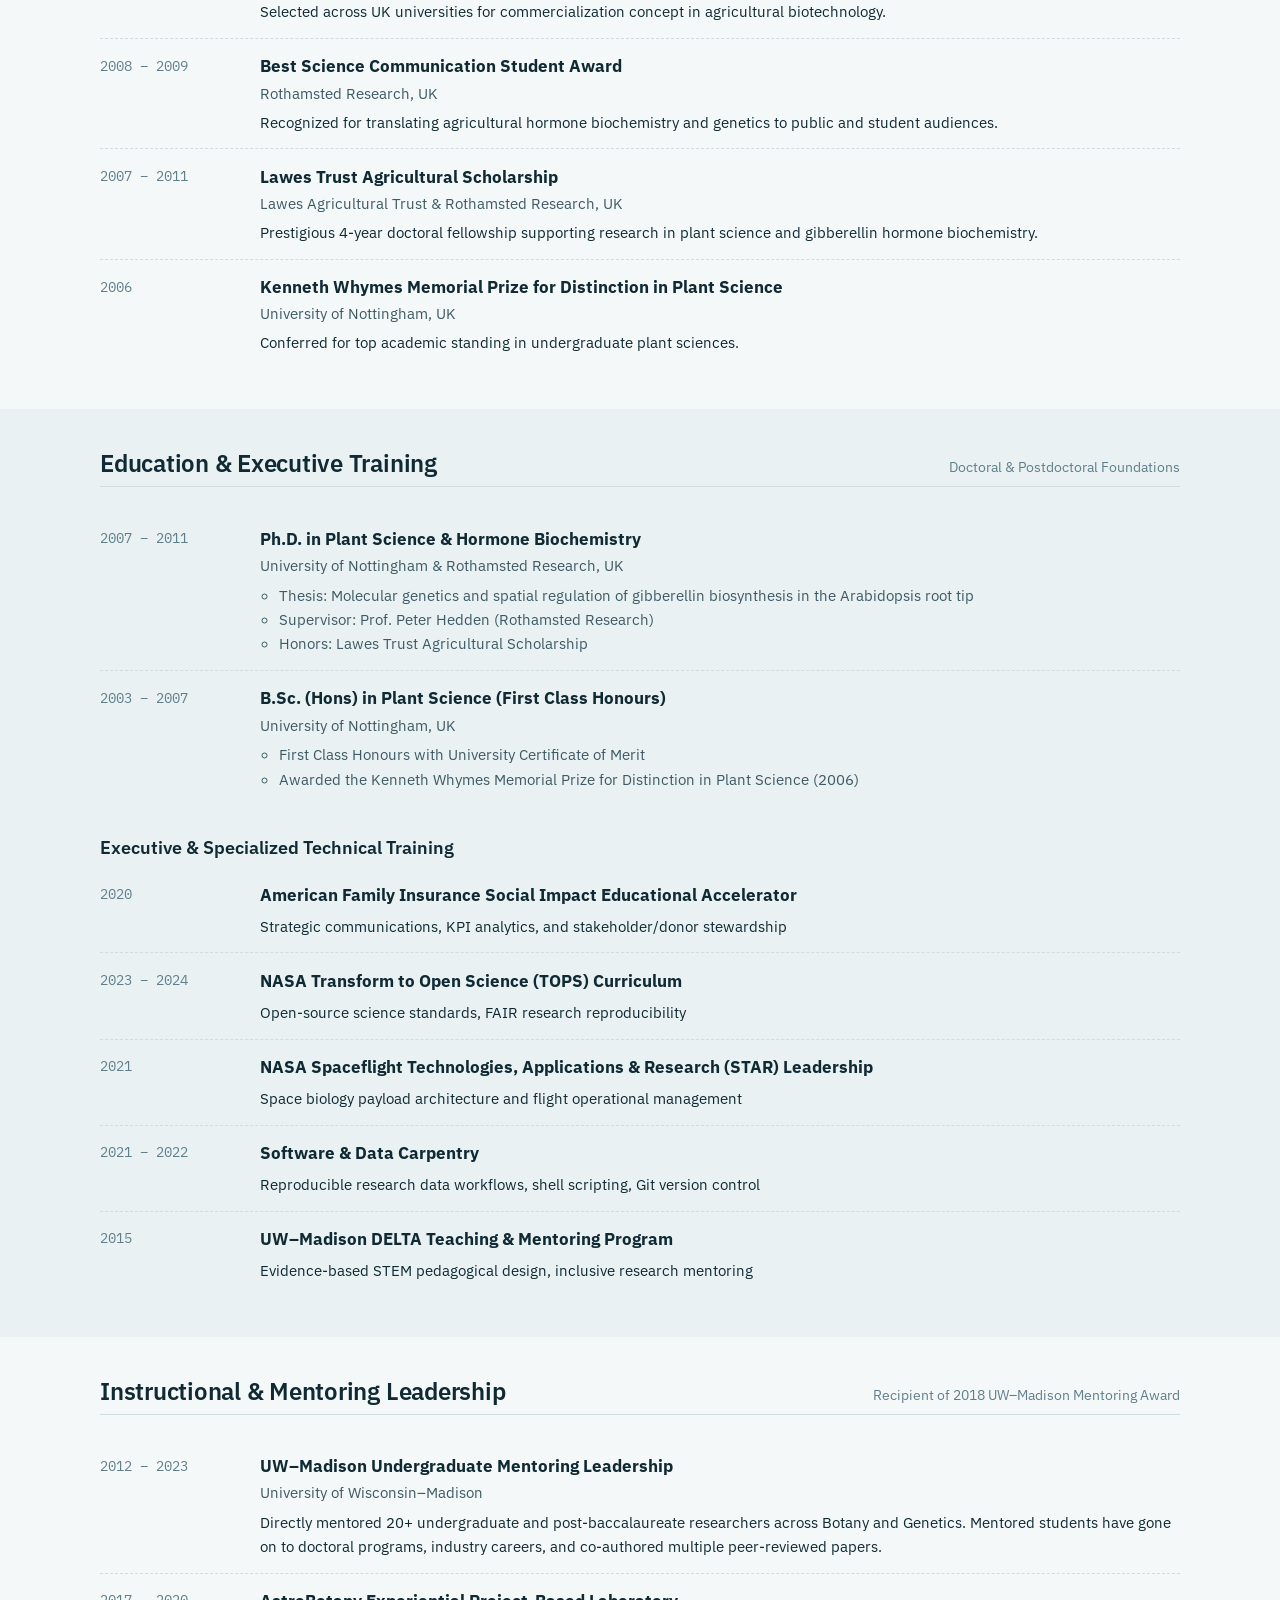
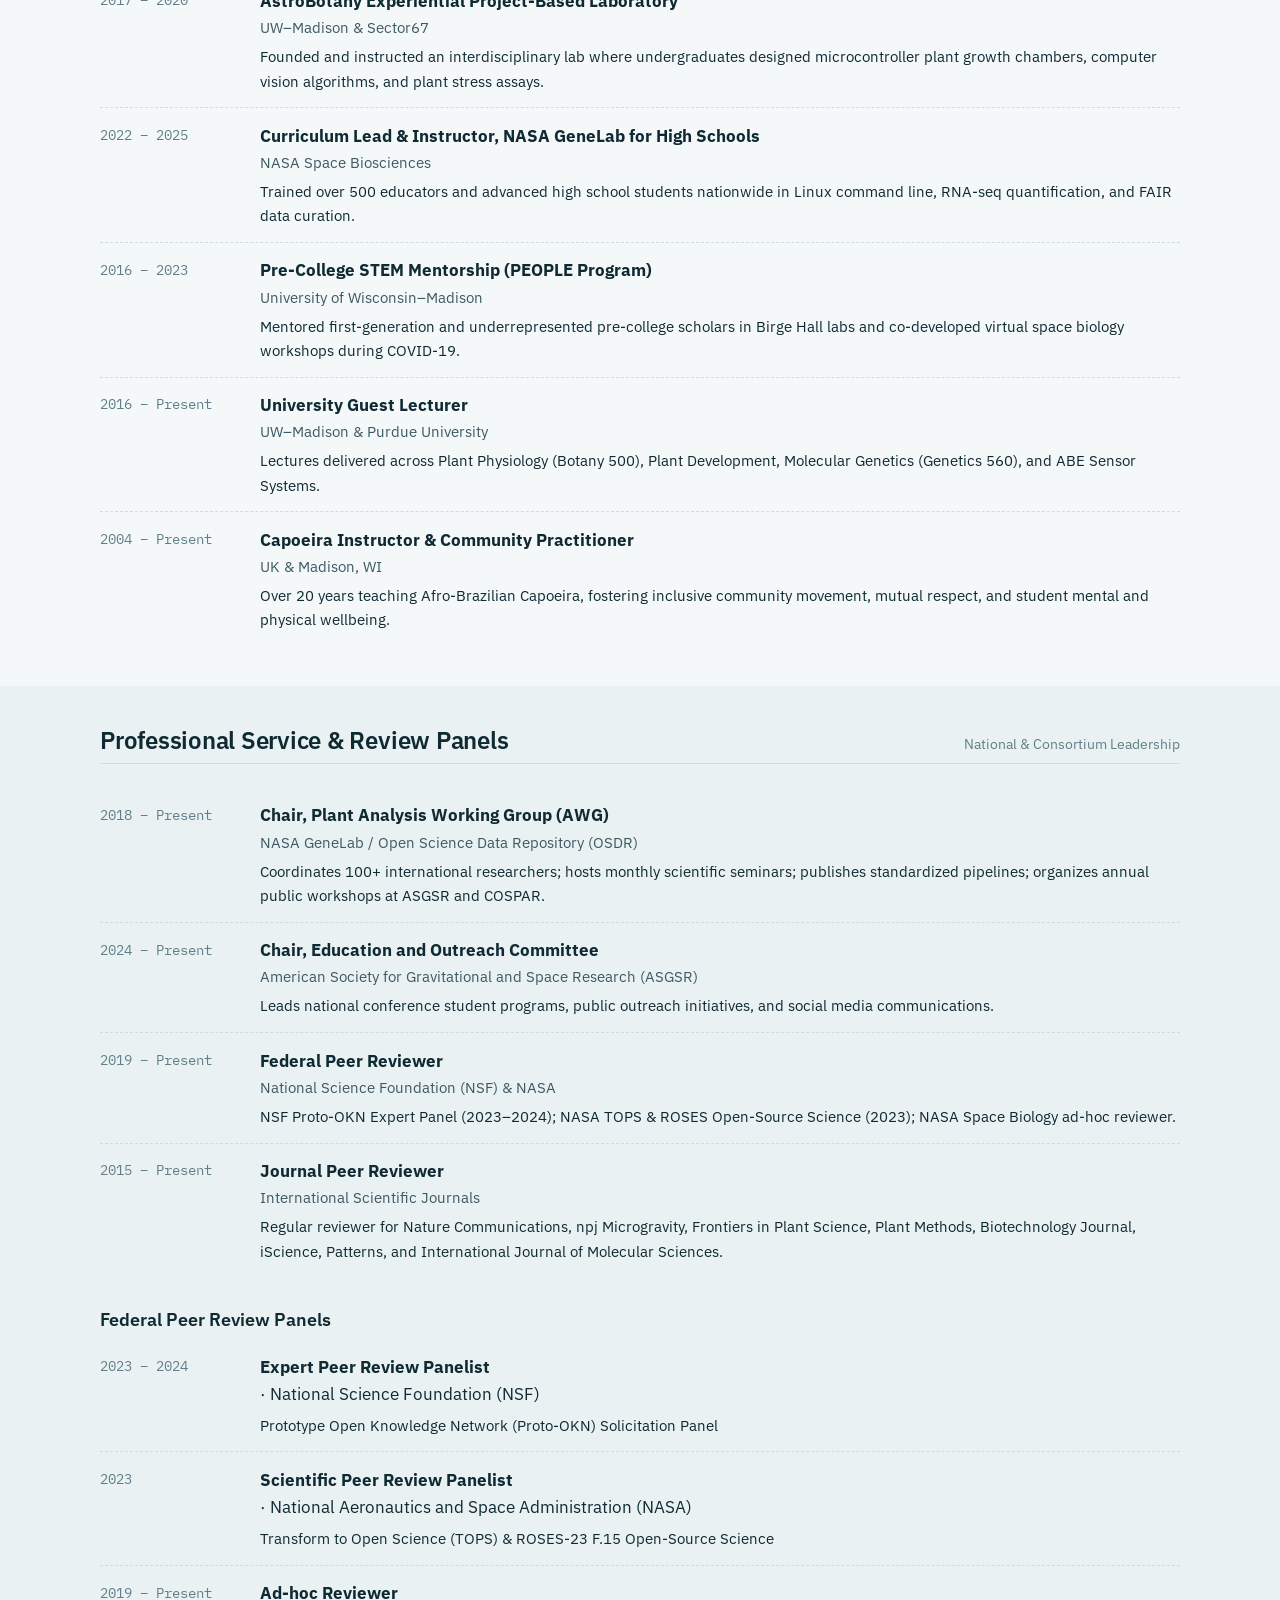
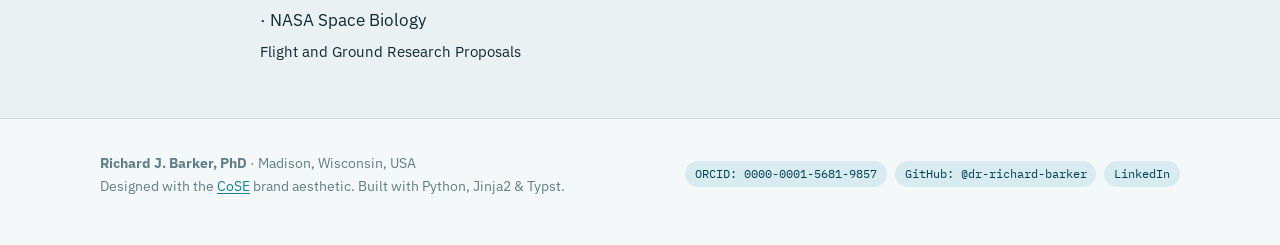
==== commit 6de947ba: "Update co-secured funding total to ~$2,000,000 The headline total ($1.12M+) did not match the six gr" ====
--- a/academic/index.html
+++ b/academic/index.html
@@ -157,7 +157,7 @@
         I am a plant systems biologist, biophysical instrumentation developer, and computational researcher specializing in photosynthetic boundary-layer transport, primary carbon allocation, organelle stress signaling, and biological digital twins. Trained in hormone biochemistry and genetics at Rothamsted Research and the University of Nottingham (Lawes Trust Agricultural Scholar) under Prof. Peter Hedden, I spent eleven years in research and instructional leadership at the University of Wisconsin–Madison across the Departments of Botany and Genetics.
       </p>
       <p style="margin-bottom: 0;">
-        My program bridges biophysical experimentation with high-throughput computational biology. I serve as Science Co-Lead for the <strong>NASA Lunar LEAF</strong> Science Definition Team (with Prof. D. Marshall Porterfield at Purdue University), direct the international <strong>NASA GeneLab Plant Analysis Working Group (AWG)</strong> representing 100+ members, and maintain over 150 open-source repositories of FAIR computational pipelines, IoT phenotyping firmware, and biological modeling suites. I have co-secured <strong>>$1.12 million in competitive extramural funding</strong> and received the <strong>2018 UW–Madison Undergraduate Mentoring Award</strong>.
+        My program bridges biophysical experimentation with high-throughput computational biology. I serve as Science Co-Lead for the <strong>NASA Lunar LEAF</strong> Science Definition Team (with Prof. D. Marshall Porterfield at Purdue University), direct the international <strong>NASA GeneLab Plant Analysis Working Group (AWG)</strong> representing 100+ members, and maintain over 150 open-source repositories of FAIR computational pipelines, IoT phenotyping firmware, and biological modeling suites. I have co-secured <strong>~$2,000,000 in competitive extramural funding</strong> and received the <strong>2018 UW–Madison Undergraduate Mentoring Award</strong>.
       </p>
     </div>
   </div>
@@ -263,7 +263,7 @@
   <div class="wrap">
     <div class="section-head">
       <h2>Sponsored Research Grants & Extramural Funding</h2>
-      <div class="aside">Total Co-Secured: $1,120,000+</div>
+      <div class="aside">Total Co-Secured: ~$2,000,000</div>
     </div>
 
     <div class="table-wrap">
